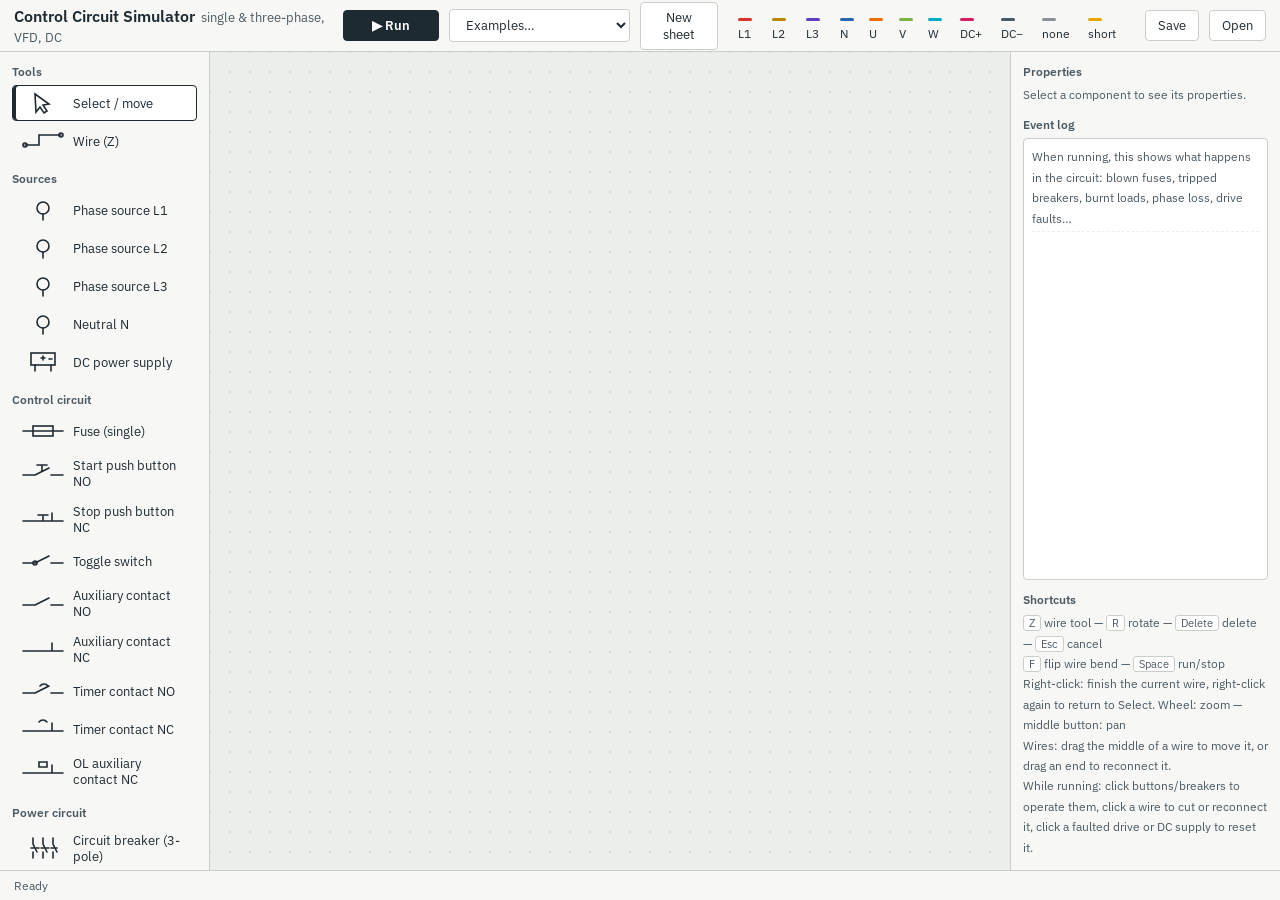
==== index.html @ 42acf662 "Rename circuit-sim.html to index.html" ====
<!DOCTYPE html>
<html lang="en">
<head>
<meta charset="UTF-8">
<meta name="viewport" content="width=device-width, initial-scale=1.0">
<title>Electrical Control Circuit Simulator</title>
<link href="https://fonts.googleapis.com/css2?family=IBM+Plex+Sans:wght@400;500;600&display=swap" rel="stylesheet">
<style>
  :root{--paper:#ECEEEA;--ink:#1E2A32;--ink-soft:#4C5A64;--line:#C9CEC8;--l1:#D8322A;--l2:#B8860B;--l3:#5F3DC4;--neutral:#2A64B0;--dead:#8A9299;--panel:#F7F8F6;--sel:#E9A400;--ok:#2E7D4F}
  *{box-sizing:border-box;margin:0;padding:0}
  html,body{height:100%;font-family:"IBM Plex Sans","Segoe UI",Tahoma,sans-serif;color:var(--ink);background:var(--paper);overflow:hidden}
  #app{display:grid;grid-template-rows:52px 1fr 30px;grid-template-columns:210px 1fr 270px;height:100vh}
  header{grid-column:1/4;display:flex;align-items:center;gap:10px;padding:0 14px;background:var(--panel);border-bottom:1px solid var(--line)}
  header h1{font-size:16px;font-weight:600;margin-right:8px}
  header h1 span{font-weight:400;color:var(--ink-soft);font-size:13px;margin-left:6px}
  button,select.btn{font:inherit;font-size:13px;border:1px solid var(--line);background:#fff;color:var(--ink);padding:6px 12px;border-radius:4px;cursor:pointer}
  button:hover{border-color:var(--ink-soft)}
  button:focus-visible{outline:2px solid var(--sel);outline-offset:1px}
  button.primary{background:var(--ink);color:#fff;border-color:var(--ink);font-weight:600;min-width:96px}
  button.primary.running{background:var(--l1);border-color:var(--l1)}
  button[hidden]{display:none}
  .spacer{flex:1}
  aside{background:var(--panel);overflow-y:auto;padding:12px}
  #palette{border-right:1px solid var(--line)}
  #props{border-left:1px solid var(--line);display:flex;flex-direction:column}
  aside h2{font-size:12px;font-weight:600;color:var(--ink-soft);margin:12px 0 6px}
  aside h2:first-child{margin-top:0}
  .tool{display:flex;align-items:center;gap:8px;width:100%;padding:5px 8px;margin-bottom:2px;background:transparent;border:1px solid transparent;text-align:left;border-radius:4px}
  .tool:hover{background:#fff;border-color:var(--line)}
  .tool.active{background:#fff;border-color:var(--ink);box-shadow:inset 3px 0 0 var(--ink)}
  .tool svg{width:44px;height:24px;flex:none}
  .tool svg *{stroke:var(--ink);fill:none;stroke-width:1.6;stroke-linecap:round}
  .tool span{font-size:12.5px}
  #stage{position:relative;overflow:hidden;background:var(--paper)}
  canvas{display:block;cursor:crosshair}
  canvas.select{cursor:default}
  canvas.run{cursor:default}
  footer{grid-column:1/4;display:flex;align-items:center;gap:16px;padding:0 14px;font-size:12px;color:var(--ink-soft);background:var(--panel);border-top:1px solid var(--line)}
  footer .warn{color:var(--l1);font-weight:600}
  footer .ok{color:var(--ok);font-weight:600}
  .field{margin-bottom:8px}
  .field label{display:block;font-size:12px;color:var(--ink-soft);margin-bottom:2px}
  .field input,.field select{width:100%;font:inherit;font-size:13px;padding:4px 8px;border:1px solid var(--line);border-radius:4px;background:#fff}
  .field input:focus{outline:2px solid var(--sel);border-color:transparent}
  .row{display:grid;grid-template-columns:1fr 1fr;gap:6px}
  .hint{font-size:12px;color:var(--ink-soft);line-height:1.7}
  .hint kbd{font-family:inherit;background:#fff;border:1px solid var(--line);border-radius:3px;padding:0 5px;font-size:11px}
  .danger{color:var(--l1);border-color:#F1C4C0}
  #legend{display:flex;gap:9px;align-items:center;font-size:11.5px}
  #legend i{display:inline-block;width:14px;height:3px;vertical-align:middle;margin-right:3px;border-radius:2px}
  #log{font-size:12px;line-height:1.55;flex:1;min-height:120px;background:#fff;border:1px solid var(--line);border-radius:4px;padding:6px 8px;overflow-y:auto}
  #log div{padding:2px 0;border-bottom:1px dashed #EEE}
  #log .t{color:var(--ink-soft);font-size:11px;margin-right:4px}
  #log .fault{color:var(--l1)} #log .good{color:var(--ok)}
  input[type=file]{display:none}
</style>
</head>
<body>
<div id="app">
  <header>
    <h1>Control Circuit Simulator<span>single &amp; three-phase, VFD, DC</span></h1>
    <button class="primary" id="runBtn">▶ Run</button>
    <button id="resetBtn" hidden>Reset protections</button>
    <select class="btn" id="exampleSel"><option value="">Examples…</option><option value="dol">DOL starter + run timer</option><option value="vfd">VFD forward / reverse</option></select>
    <button id="clearBtn">New sheet</button>
    <div class="spacer"></div>
    <div id="legend"></div>
    <div class="spacer"></div>
    <button id="saveBtn">Save</button><button id="loadBtn">Open</button>
    <input type="file" id="fileIn" accept=".json">
  </header>
  <aside id="palette"></aside>
  <div id="stage"><canvas id="cv"></canvas></div>
  <aside id="props">
    <h2>Properties</h2>
    <div id="propsBody" class="hint">Select a component to see its properties.</div>
    <h2>Event log</h2>
    <div id="log"><div class="hint">When running, this shows what happens in the circuit: blown fuses, tripped breakers, burnt loads, phase loss, drive faults…</div></div>
    <h2>Shortcuts</h2>
    <div class="hint">
      <kbd>Z</kbd> wire tool — <kbd>R</kbd> rotate — <kbd>Delete</kbd> delete — <kbd>Esc</kbd> cancel<br>
      <kbd>F</kbd> flip wire bend — <kbd>Space</kbd> run/stop<br>
      Right-click: finish the current wire, right-click again to return to Select. Wheel: zoom — middle button: pan<br>
      Wires: drag the middle of a wire to move it, or drag an end to reconnect it.<br>
      While running: click buttons/breakers to operate them, click a wire to cut or reconnect it, click a faulted drive or DC supply to reset it.
    </div>
  </aside>
  <footer><span id="status">Ready</span><span id="simMsg"></span><span class="spacer"></span><span id="coords"></span></footer>
</div>

<script>
(() => {
'use strict';
const G=20;
const cv=document.getElementById('cv'), ctx=cv.getContext('2d'), stage=document.getElementById('stage');
const C={paper:'#ECEEEA',ink:'#1E2A32',L1:'#D8322A',L2:'#B8860B',L3:'#5F3DC4',N:'#2A64B0',U:'#EF6C00',V:'#7CB342',W:'#00ACC1','DC+':'#D81B60','DC-':'#455A64',dead:'#8A9299',sel:'#E9A400',grid:'#C5CAC4',white:'#FFFFFF',burnt:'#3A3A3A',short:'#E9A400'};
document.getElementById('legend').innerHTML=[['L1','L1'],['L2','L2'],['L3','L3'],['N','N'],['U','U'],['V','V'],['W','W'],['DC+','DC+'],['DC-','DC−'],['dead','none'],['short','short']].map(([k,n])=>`<span><i style="background:${C[k]}"></i>${n}</span>`).join('');
const NC_TYPES=['pb_nc','k_nc','t_nc','ol'];

// ---------- catalogue ----------
const T2=[[-2,0],[2,0]], T3=[[-2,-2],[0,-2],[2,-2],[-2,2],[0,2],[2,2]], P3=[[0,3],[1,4],[2,5]];
const VFD_T=[[-2,-5],[0,-5],[2,-5],[-2,5],[0,5],[2,5],[-4,-4],[-4,-3],[-4,-2],[-4,-1],[-4,0],[-4,2],[4,-4],[4,-3],[4,-2],[4,0],[4,1],[4,2]];
const VFD_NAMES=['R','S','T','U','V','W','X1','X2','X3','X4','X5','COM','RA','RB','RC','RA','RB','RC'];
const XFN=['NONE','FWD','REV','JOG','MS1','MS2','RESET','EXT_FAULT','COAST'];
const RFN=['NONE','RUN','AT_SPEED','FAULT','READY'];
const src=(n,name)=>({name,kind:'source',src:n,terms:[[0,0]],icon:'<circle cx="22" cy="10" r="6"/><path d="M22 16v6"/>'});
const TYPES={
  L1:src('L1','Phase source L1'),L2:src('L2','Phase source L2'),L3:src('L3','Phase source L3'),N:src('N','Neutral N'),
  dcps:{name:'DC power supply',kind:'source',prefix:'G',terms:[[-1,2],[1,2]],icon:'<rect x="10" y="3" width="24" height="12"/><path d="M14 15v6M30 15v6M20 8h4M22 6v4M28 9h3"/>'},
  fuse:{name:'Fuse (single)',kind:'contact',prefix:'F',terms:T2,pairs:[[0,1]],icon:'<path d="M2 12h40"/><rect x="12" y="7" width="20" height="10"/>'},
  pb_no:{name:'Start push button NO',kind:'contact',prefix:'S',terms:T2,pairs:[[0,1]],icon:'<path d="M2 14h12M30 14h12M14 14l14-7M21 10v-6M16 4h10"/>'},
  pb_nc:{name:'Stop push button NC',kind:'contact',prefix:'S',terms:T2,pairs:[[0,1]],icon:'<path d="M2 14h12M30 14h12M14 14h17M31 14v-8M22 14v-6M17 8h10"/>'},
  sw:{name:'Toggle switch',kind:'contact',prefix:'Q',terms:T2,pairs:[[0,1]],icon:'<path d="M2 14h12M30 14h12M14 14l14-7"/><circle cx="14" cy="14" r="2"/>'},
  k_no:{name:'Auxiliary contact NO',kind:'contact',prefix:'K',terms:T2,pairs:[[0,1]],icon:'<path d="M2 14h12M30 14h12M14 14l14-7"/>'},
  k_nc:{name:'Auxiliary contact NC',kind:'contact',prefix:'K',terms:T2,pairs:[[0,1]],icon:'<path d="M2 14h12M30 14h12M14 14h17M31 14v-8"/>'},
  t_no:{name:'Timer contact NO',kind:'contact',prefix:'T',terms:T2,pairs:[[0,1]],icon:'<path d="M2 14h12M30 14h12M14 14l14-7"/><path d="M19 7a5 5 0 0 1 8 0"/>'},
  t_nc:{name:'Timer contact NC',kind:'contact',prefix:'T',terms:T2,pairs:[[0,1]],icon:'<path d="M2 14h12M30 14h12M14 14h17M31 14v-8"/><path d="M18 5a5 5 0 0 1 8 0"/>'},
  ol:{name:'OL auxiliary contact NC',kind:'contact',prefix:'F',terms:T2,pairs:[[0,1]],icon:'<path d="M2 14h12M30 14h12M14 14h17M31 14v-8M18 8h8v-5h-8z"/>'},
  mcb3:{name:'Circuit breaker (3-pole)',kind:'contact',prefix:'Q',terms:T3,pairs:P3,icon:'<path d="M12 2v6l4 8M12 16v6M22 2v6l4 8M22 16v6M32 2v6l4 8M32 16v6"/><path d="M10 12h26" stroke-dasharray="3 2"/>'},
  k3:{name:'Contactor main contacts (3-pole)',kind:'contact',prefix:'K',terms:T3,pairs:P3,icon:'<path d="M12 2v6l4 8M12 16v6M22 2v6l4 8M22 16v6M32 2v6l4 8M32 16v6"/><path d="M10 12h26" stroke-dasharray="3 2"/>'},
  ol3:{name:'Overload relay OL (3-pole)',kind:'contact',prefix:'F',terms:T3,pairs:P3,icon:'<path d="M12 2v20M22 2v20M32 2v20"/><rect x="9" y="8" width="6" height="8"/><rect x="19" y="8" width="6" height="8"/><rect x="29" y="8" width="6" height="8"/>'},
  vfd:{name:'AC drive (VFD)',kind:'vfd',prefix:'U',terms:VFD_T,pairs:[[12,14],[13,14],[15,17],[16,17]],icon:'<rect x="8" y="3" width="28" height="18"/><path d="M12 8h6M26 8h6M12 14c2-4 4-4 6 0s4 4 6 0"/>'},
  coil:{name:'Contactor coil',kind:'load',prefix:'K',terms:T2,icon:'<path d="M2 11h10M32 11h10"/><rect x="12" y="4" width="20" height="14"/>'},
  timer:{name:'On-delay timer',kind:'load',prefix:'T',terms:T2,icon:'<path d="M2 11h10M32 11h10"/><rect x="12" y="4" width="20" height="14"/><path d="M18 7h8l-8 8h8"/>'},
  lamp:{name:'Indicator lamp',kind:'load',prefix:'H',terms:T2,icon:'<path d="M2 11h13M29 11h13"/><circle cx="22" cy="11" r="7"/><path d="M17 6l10 10M27 6l-10 10"/>'},
  motor1:{name:'Single-phase motor',kind:'load',prefix:'M',terms:T2,icon:'<path d="M2 11h12M32 11h10"/><circle cx="22" cy="11" r="9"/><path d="M18 15v-8l4 5 4-5v8"/>'},
  buzzer:{name:'Buzzer',kind:'load',prefix:'P',terms:T2,icon:'<path d="M2 11h13M29 11h13"/><path d="M15 15a7 7 0 0 1 14 0z"/>'},
  heater:{name:'Heater',kind:'load',prefix:'E',terms:T2,icon:'<path d="M2 11h10M32 11h10"/><rect x="12" y="5" width="20" height="12"/><path d="M14 11l3-4 3 8 3-8 3 8 3-8 3 4"/>'},
  motor3:{name:'3-phase motor',kind:'load3',prefix:'M',terms:[[-2,-2],[0,-2],[2,-2]],icon:'<path d="M12 1v7M22 1v7M32 1v7"/><circle cx="22" cy="15" r="7.5"/><path d="M19 18v-6l3 4 3-4v6"/>'},
};
const PALETTE=[['Sources',['L1','L2','L3','N','dcps']],['Control circuit',['fuse','pb_no','pb_nc','sw','k_no','k_nc','t_no','t_nc','ol']],['Power circuit',['mcb3','k3','ol3','vfd','motor3']],['Single-phase / DC loads',['coil','timer','lamp','motor1','buzzer','heater']]];
const LOAD_W={coil:10,timer:3,lamp:5,motor1:750,buzzer:3,heater:2000};

// ---------- state ----------
let doc={comps:[],wires:[],nextId:1};
let tool='select',rotGhost=0,sel=null,mouse={x:0,y:0,gx:0,gy:0},wireStart=null,wireFlip=false,drag=null;
let view={x:40,y:40,z:1};
let running=false,lastT=0,simTime=0,sim=freshSim(),mains={tripped:false},sparks=[];
function freshSim(){ return {pot:new Map(),shorts:[],unstable:false,loadState:new Map(),r:null}; }
const key=(x,y)=>x+','+y;
function nextLabel(prefix){ const used=new Set(doc.comps.map(c=>c.label)); let n=1; while(used.has(prefix+n)) n++; return prefix+n; }
function defaults(type){
  const t=TYPES[type];
  const d={preset:type==='ol3'?5:3,color:'#FFD23F',power:t.kind==='load3'?2.2:(LOAD_W[type]||10),poles:4,loadPct:100,iset:5,rating:type==='mcb3'?16:2,vrate:230,volts:24,
    pressed:false,on:type==='mcb3',tripped:false,blown:false,burnt:false,elapsed:0,done:false,stress:0,heat:0,current:0};
  if (type==='vfd') Object.assign(d,{power:2.2,volt:400,irated:5.5,fmax:50,setf:50,ms1:10,ms2:25,ms3:40,accel:3,decel:3,xfn:['FWD','REV','MS1','MS2','RESET'],rfn:['RUN','FAULT'],
    freq:0,target:0,running:false,powered:false,fault:null,phlT:0,oplT:0,rel:[false,false],resetPrev:false});
  return d;
}
function addComp(type,x,y,rot,label){
  const t=TYPES[type];
  const c={id:doc.nextId++,type,x,y,rot:rot||0,label:label||(t.src?t.src:nextLabel(t.prefix)),...defaults(type)};
  doc.comps.push(c); return c;
}
function addWire(ax,ay,bx,by){ if(ax===bx&&ay===by) return; doc.wires.push({id:doc.nextId++,ax,ay,bx,by,cut:false}); }
function rotOff(dx,dy,rot){ let r=rot%4; while(r-->0){ const t=dx; dx=-dy; dy=t; } return [dx,dy]; }
function terminals(c){ return TYPES[c.type].terms.map(([dx,dy])=>{ const [x,y]=rotOff(dx,dy,c.rot); return {x:c.x+x,y:c.y+y}; }); }
function rectBox(c,x0,y0,x1,y1){ const pts=[[x0,y0],[x1,y0],[x1,y1],[x0,y1]].map(([dx,dy])=>rotOff(dx,dy,c.rot)); const xs=pts.map(p=>p[0]),ys=pts.map(p=>p[1]); const a=Math.min(...xs),b=Math.min(...ys); return {x:c.x+a,y:c.y+b,w:Math.max(...xs)-a,h:Math.max(...ys)-b}; }
function bbox(c){
  const t=TYPES[c.type];
  if (c.type==='dcps') return rectBox(c,-1.6,-1.2,1.6,2.2);
  if (t.kind==='source') return rectBox(c,-1,-2.2,1,0.2);
  if (t.kind==='vfd') return rectBox(c,-4.2,-5.2,4.2,5.2);
  if (t.kind==='load3'||t.terms.length===6) return rectBox(c,-2.6,-2,2.6,2.3);
  return rectBox(c,-2,-1.6,2,0.8);
}

// ---------- logic ----------
const isMains=s=>s==='L1'||s==='L2'||s==='L3';
const base=n=>n?n.split('@')[0]:n;
const drvId=n=>n&&n.includes('@')?parseInt(n.split('@')[1]):null;
function coilOn(label){ for (const c of doc.comps) if (c.label===label&&(c.type==='coil'||c.type==='timer')&&sim.loadState.get(c.id)==='on') return true; return false; }
function timerDone(label){ for (const c of doc.comps) if (c.label===label&&c.type==='timer'&&c.done) return true; return false; }
function olTripped(label){ const o=doc.comps.filter(c=>c.type==='ol3'&&c.label===label); return o.length?o.some(c=>c.tripped):null; }
function pairClosed(c,i){
  switch(c.type){
    case 'pb_no': return c.pressed; case 'pb_nc': return !c.pressed; case 'sw': return c.on;
    case 'k_no': case 'k3': return coilOn(c.label); case 'k_nc': return !coilOn(c.label);
    case 't_no': return timerDone(c.label); case 't_nc': return !timerDone(c.label);
    case 'ol': { const t=olTripped(c.label); return !(t===null?c.tripped:t); }
    case 'fuse': return !c.blown; case 'mcb3': return c.on&&!c.tripped; case 'ol3': return !c.tripped;
    case 'vfd': { const rel=c.rel[i<2?0:1]; return (i%2===0)?rel:!rel; }
  }
  return false;
}
function sourceNodes(c){ // [{i:termIndex,name}]
  const t=TYPES[c.type];
  if (t.src) return mains.tripped?[]:[{i:0,name:t.src}];
  if (c.type==='dcps') return c.tripped?[]:[{i:0,name:'DC+@'+c.id},{i:1,name:'DC-@'+c.id}];
  if (c.type==='vfd'&&c.running&&!c.fault){ const rev=c.freq<0; return [{i:3,name:'U@'+c.id},{i:4,name:(rev?'W':'V')+'@'+c.id},{i:5,name:(rev?'V':'W')+'@'+c.id}]; }
  return [];
}
function onSegment(p,w){ if (w.ay===w.by) return p.y===w.ay&&p.x>=Math.min(w.ax,w.bx)&&p.x<=Math.max(w.ax,w.bx); if (w.ax===w.bx) return p.x===w.ax&&p.y>=Math.min(w.ay,w.by)&&p.y<=Math.max(w.ay,w.by); return false; }
function nodePoints(){ const pts=new Map(); for (const w of doc.wires){ pts.set(key(w.ax,w.ay),{x:w.ax,y:w.ay}); pts.set(key(w.bx,w.by),{x:w.bx,y:w.by}); } for (const c of doc.comps) for (const t of terminals(c)) pts.set(key(t.x,t.y),t); return [...pts.values()]; }
function solveOnce(forceOpen){
  const parent=new Map();
  const find=k=>{ while(parent.has(k)&&parent.get(k)!==k) k=parent.get(k); return k; };
  const union=(a,b)=>{ const ra=find(a),rb=find(b); if(!parent.has(ra)) parent.set(ra,ra); if(!parent.has(rb)) parent.set(rb,rb); if(ra!==rb) parent.set(ra,rb); };
  const pts=nodePoints();
  for (const w of doc.wires){ if (w.cut) continue; const a=key(w.ax,w.ay); union(a,a); for (const p of pts) if (onSegment(p,w)) union(a,key(p.x,p.y)); }
  const srcPts={};
  for (const c of doc.comps){
    const t=TYPES[c.type], term=terminals(c);
    for (const s of sourceNodes(c)) (srcPts[s.name]=srcPts[s.name]||[]).push(key(term[s.i].x,term[s.i].y));
    if (t.pairs&&!(forceOpen&&forceOpen.has(c.id))) t.pairs.forEach(([a,b],i)=>{ if (pairClosed(c,i)) union(key(term[a].x,term[a].y),key(term[b].x,term[b].y)); });
  }
  const srcOf=new Map();
  for (const name in srcPts){ const ks=srcPts[name]; for (let i=1;i<ks.length;i++) union(ks[0],ks[i]); const r=find(ks[0]); if(!srcOf.has(r)) srcOf.set(r,new Set()); srcOf.get(r).add(name); }
  const shorts=[]; for (const [r,s] of srcOf) if (s.size>=2) shorts.push({root:r,names:[...s]});
  const potOf=k=>{ const s=srcOf.get(find(k)); if(!s) return '0'; if(s.size>=2) return 'short'; return [...s][0]; };
  const pot=new Map(); for (const p of pts) pot.set(key(p.x,p.y),potOf(key(p.x,p.y)));
  return {find,srcOf,shorts,pot,potOf,pts};
}
function voltBetween(a,b){ // returns volts between two source potential names (0 if none)
  if (!a||!b||a==='0'||b==='0'||a===b) return 0;
  const A=base(a),B=base(b);
  if (isMains(A)&&isMains(B)) return 400;
  if ((isMains(A)&&B==='N')||(isMains(B)&&A==='N')) return 230;
  if (A.startsWith('DC')&&B.startsWith('DC')){ if (drvId(a)===drvId(b)){ const ps=doc.comps.find(c=>c.id===drvId(a)); return ps?ps.volts:24; } return 48; }
  if ('UVW'.includes(A)&&'UVW'.includes(B)){ const d=doc.comps.find(c=>c.id===drvId(a)); return d?400*Math.min(1,Math.abs(d.freq)/50):400; }
  return 400; // mixed systems: treat as dangerous
}
function evaluateLoads(r){
  const st=new Map();
  const loads2=doc.comps.filter(c=>TYPES[c.type].kind==='load'&&!c.burnt);
  const adj=new Map();
  for (const c of loads2){ const t=terminals(c),a=r.find(key(t[0].x,t[0].y)),b=r.find(key(t[1].x,t[1].y)); (adj.get(a)||adj.set(a,[]).get(a)).push({c,o:b}); (adj.get(b)||adj.set(b,[]).get(b)).push({c,o:a}); }
  const reach=(start,excl,notSrc)=>{ const seen=new Set([start]),q=[start]; while(q.length){ const n=q.shift(); const s=r.srcOf.get(n); if (s&&s.size===1&&[...s][0]!==notSrc) return [...s][0]; for (const e of (adj.get(n)||[])) if (e.c!==excl&&!seen.has(e.o)){ seen.add(e.o); q.push(e.o); } } return null; };
  const mixCache=new Map();
  const mixOf=root=>{ if (mixCache.has(root)) return mixCache.get(root); const seen=new Set([root]),q=[root],names=new Set(); while(q.length){ const n=q.shift(); const s=r.srcOf.get(n); if (s) for (const nm of s) names.add(nm); for (const e of (adj.get(n)||[])) if (!seen.has(e.o)){ seen.add(e.o); q.push(e.o); } } const v=[...names].sort().join('+'); mixCache.set(root,v); return v; };
  for (const p of r.pts){ const k=key(p.x,p.y); if (r.pot.get(k)==='0'){ const m=mixOf(r.find(k)); if (m) r.pot.set(k,m); } }
  for (const c of doc.comps){
    const t=TYPES[c.type];
    if (t.kind==='load'){
      if (c.burnt){ st.set(c.id,'burnt'); continue; }
      const term=terminals(c),ka=key(term[0].x,term[0].y),kb=key(term[1].x,term[1].y),a=r.potOf(ka),b=r.potOf(kb);
      let s='off', v=0;
      if (a==='short'||b==='short') s='off';
      else if (a!=='0'&&b!=='0'){ v=voltBetween(a,b); }
      else if (a!=='0'&&b==='0'){ const o=reach(r.find(kb),c,a); if (o){ v=voltBetween(a,o); s=v>c.vrate*1.25?'back':'weak'; } }
      else if (b!=='0'&&a==='0'){ const o=reach(r.find(ka),c,b); if (o){ v=voltBetween(b,o); s=v>c.vrate*1.25?'back':'weak'; } }
      if (s==='off'&&v>0){ const ratio=v/c.vrate; s=ratio>1.25?'over':ratio<0.7?'weak':'on'; }
      c.volts=v; st.set(c.id,s);
    } else if (t.kind==='load3'){
      if (c.burnt){ st.set(c.id,'burnt'); continue; }
      const ps=terminals(c).map(p=>r.potOf(key(p.x,p.y)));
      if (ps.includes('short')){ st.set(c.id,'off'); continue; }
      const mp=new Set(ps.filter(isMains)); const drv=new Set(ps.filter(p=>'UVW'.includes(base(p))));
      const dids=new Set([...drv].map(drvId));
      if (mp.size===3){ c.freq=50; c.drive=null; st.set(c.id,'on'); }
      else if (drv.size===3&&dids.size===1){ const d=doc.comps.find(x=>x.id===[...dids][0]); c.freq=Math.abs(d.freq); c.drive=d.id; c.rev=d.freq<0; st.set(c.id,'on'); }
      else if (mp.size+drv.size===2) st.set(c.id,'loss');
      else st.set(c.id,'off');
    }
  }
  return st;
}
function motorIn(c){ return c.power*2.1; }
function motorCurrent(c){ const s=sim.loadState.get(c.id); if (c.type==='motor3'){ if (s==='on') return motorIn(c)*c.loadPct/100; if (s==='loss') return motorIn(c)*c.loadPct/100*1.73; return 0; } if (TYPES[c.type].kind==='load'){ if (s==='on'||s==='over'||s==='back') return c.power/Math.max(1,c.volts||c.vrate); } return 0; }
function simulate(dt){
  simTime+=dt;
  for (const c of doc.comps) if (c.type==='timer'){ if (sim.loadState.get(c.id)==='on'){ c.elapsed=Math.min(c.elapsed+dt,c.preset); if(!c.done&&c.elapsed>=c.preset){ c.done=true; log(`${c.label}: delay elapsed (${c.preset}s) — timer contacts changed over`,'good'); } } else { c.elapsed=0; c.done=false; } }
  let r,stable=false;
  for (let i=0;i<40;i++){
    r=solveOnce(); const st=evaluateLoads(r);
    let same=true; for (const [id,v] of st) if ((sim.loadState.get(id)||'off')!==v){ same=false; break; }
    if (i===0) for (const [id,v] of st){ const c=doc.comps.find(x=>x.id===id); const prev=sim.loadState.get(id)||'off'; if (prev!==v) noteTransition(c,prev,v); }
    sim.loadState=st; if (same){ stable=true; break; }
  }
  sim.pot=r.pot; sim.shorts=r.shorts; sim.unstable=!stable; sim.r=r;
  if (r.shorts.length) handleShort(r);
  for (const v of doc.comps) if (v.type==='vfd') vfdUpdate(v,r,dt);
  // thermal / damage
  for (const c of doc.comps){
    const s=sim.loadState.get(c.id);
    if (s==='over'){ c.stress+=dt; if (c.stress>1.5){ c.burnt=true; log(`${c.label}: burnt out! ${Math.round(c.volts)}V applied to a ${c.vrate}V load`,'fault'); } }
    else if (s==='back'){ c.stress+=dt; if (c.stress>3){ c.burnt=true; log(`${c.label}: burnt out by back-feed — neutral lost, current flows phase-to-phase through the loads`,'fault'); } }
    else if (s==='loss'){ c.stress+=dt; if (c.stress>15){ c.burnt=true; log(`${c.label}: motor burnt out after running on two phases with no overload protection`,'fault'); } }
    else if (!c.burnt) c.stress=Math.max(0,c.stress-dt*0.5);
  }
  for (const m of doc.comps) if (m.type==='motor3'&&!m.burnt&&sim.loadState.get(m.id)==='on'){ const ratio=motorCurrent(m)/motorIn(m); if (ratio>1.15){ m.stress+=dt*(ratio*ratio-1); if (m.stress>40){ m.burnt=true; log(`${m.label}: motor burnt out — current stayed at ${motorCurrent(m).toFixed(1)} A (${Math.round(ratio*100)}% of rated) with no protection tripping`,'fault'); } } else m.stress=Math.max(0,m.stress-dt); }
  // OL relays
  for (const ol of doc.comps.filter(c=>c.type==='ol3'&&!c.tripped)){
    const I=currentThrough(ol,r); ol.current=I; const ratio=I/ol.iset;
    if (ratio>1.05){ ol.heat+=dt*(ratio*ratio-1)/3; if (ol.heat>=ol.preset){ ol.tripped=true; ol.heat=0; log(`${ol.label}: overload relay tripped — current ${I.toFixed(1)} A exceeds setting ${ol.iset} A (${Math.round(ratio*100)}%)`,'fault'); } }
    else ol.heat=Math.max(0,ol.heat-dt*0.5);
  }
  // fuses and breakers (thermal)
  for (const f of doc.comps.filter(c=>(c.type==='fuse'&&!c.blown)||(c.type==='mcb3'&&c.on&&!c.tripped))){
    const I=currentThrough(f,r); f.current=I; const ratio=I/f.rating;
    if (ratio>1.1){ f.heat+=dt*(ratio*ratio-1); if (f.heat>3){ if (f.type==='fuse'){ f.blown=true; log(`${f.label}: fuse blown — ${I.toFixed(1)} A through a ${f.rating} A fuse`,'fault'); } else { f.tripped=true; log(`${f.label}: breaker tripped on overload — ${I.toFixed(1)} A through a ${f.rating} A breaker`,'fault'); } f.heat=0; } }
    else f.heat=Math.max(0,f.heat-dt);
  }
  updateRunPanel();
}
function currentThrough(dev,r){ // loads that lose supply when dev is opened are fed through it
  const before=sim.loadState; const r2=solveOnce(new Set([dev.id])); const after=evaluateLoads(r2);
  let I=0; for (const c of doc.comps){ const b=before.get(c.id),a=after.get(c.id); if ((b==='on'||b==='loss'||b==='over'||b==='back')&&a!==b) I+=motorCurrent(c); }
  return I;
}
function noteTransition(c,prev,v){
  if (v==='on'&&c.type==='coil') log(`${c.label}: contactor pulled in — its contacts closed`,'good');
  else if (prev==='on'&&v!=='on'&&c.type==='coil') log(`${c.label}: contactor dropped out`);
  else if (v==='on'&&c.type==='motor3') log(`${c.label}: motor running${c.drive?` from drive (${c.rev?'reverse':'forward'})`:' on 3 mains phases'}`,'good');
  else if (v==='loss'&&c.type==='motor3') log(`${c.label}: phase loss! Motor hums and draws excess current`,'fault');
  else if (v==='weak') log(`${c.label}: undervoltage (${Math.round(c.volts)}V on a ${c.vrate}V load) — does not operate properly`,'fault');
  else if (v==='back') log(`${c.label}: back-feed! Neutral is lost and this load is in series with a load fed from another phase — ${Math.round(c.volts)}V across the chain`,'fault');
  else if (v==='over') log(`${c.label}: overvoltage — ${Math.round(c.volts)}V on a ${c.vrate}V load`,'fault');
  else if (v==='on'&&c.type==='timer') log(`${c.label}: timer started counting`);
}
function handleShort(r){
  for (const w of doc.wires) if (!w.cut&&r.pot.get(key(w.ax,w.ay))==='short') sparks.push({x:(w.ax+w.bx)/2*G,y:(w.ay+w.by)/2*G,until:simTime+1.5});
  let mainsShort=false, names=[];
  for (const sh of r.shorts){
    names.push(sh.names.map(base).join(' and '));
    for (const n of sh.names){ const id=drvId(n); if (id!==null){ const d=doc.comps.find(c=>c.id===id); if (d&&d.type==='vfd'&&!d.fault) vfdFault(d,'OC','output short circuit'); if (d&&d.type==='dcps'&&!d.tripped){ d.tripped=true; log(`${d.label}: DC supply output shorted — electronic protection shut the output down (click it to reset)`,'fault'); } } }
    if (sh.names.filter(n=>isMains(n)||n==='N').length>=2) mainsShort=true;
  }
  if (!mainsShort) return;
  const txt=names.join(', ');
  const cands=doc.comps.filter(c=>(c.type==='fuse'||c.type==='mcb3')&&pairClosed(c,0));
  const inPath=cands.filter(c=>solveOnce(new Set([c.id])).shorts.length<r.shorts.length);
  if (inPath.length){ const minR=Math.min(...inPath.map(c=>c.rating)); const first=inPath.filter(c=>c.rating===minR); for (const c of first){ if (c.type==='fuse'){ c.blown=true; log(`${c.label}: fuse blown — short circuit between ${txt}`,'fault'); } else { c.tripped=true; log(`${c.label}: breaker tripped — short circuit between ${txt}`,'fault'); } } }
  else if (!mains.tripped){ mains.tripped=true; log(`Short circuit between ${txt} with no fuse or breaker in the path — the panel main breaker tripped and the whole supply is lost`,'fault'); }
}
// ---------- VFD ----------
function vfdFault(v,code,why){ v.fault=code; v.freq=0; v.target=0; v.running=false; log(`${v.label}: drive fault ${code} — ${why} (motor coasts to stop, fault relay active)`,'fault'); }
function vfdUpdate(v,r,dt){
  const t=terminals(v); const P=i=>r.potOf(key(t[i].x,t[i].y)); const F=i=>r.find(key(t[i].x,t[i].y));
  const inP=[P(0),P(1),P(2)]; let powered=false,phl=false;
  if (inP.some(p=>p==='short')) powered=false;
  else if (v.volt===400){ const ph=new Set(inP.filter(isMains)); powered=ph.size>=2; phl=ph.size===2; }
  else powered=(isMains(inP[0])&&inP[1]==='N')||(isMains(inP[1])&&inP[0]==='N');
  if (!powered){ if (v.powered){ log(`${v.label}: drive lost its supply — display off`); } v.powered=false; v.freq=0; v.target=0; v.running=false; v.fault=null; v.rel=[false,false]; v.heat=0; return; }
  if (!v.powered){ v.powered=true; log(`${v.label}: drive powered up — READY`,'good'); }
  const com=F(11); const x=i=>F(6+i)===com;
  const fn={}; v.xfn.forEach((f,i)=>{ if (x(i)) fn[f]=true; });
  if (phl){ v.phlT+=dt; if (v.phlT>1&&!v.fault) vfdFault(v,'PHL','input phase loss on R/S/T'); } else v.phlT=0;
  if (fn.EXT_FAULT&&!v.fault) vfdFault(v,'EF','external fault input active');
  if (fn.RESET&&!v.resetPrev&&v.fault){ v.fault=null; log(`${v.label}: fault reset via ${v.xfn.indexOf('RESET')>=0?'X'+(v.xfn.indexOf('RESET')+1):'input'}`,'good'); }
  v.resetPrev=!!fn.RESET;
  let target=0;
  if (!v.fault&&!fn.COAST){
    let f=v.setf; if (fn.MS1&&fn.MS2) f=v.ms3; else if (fn.MS1) f=v.ms1; else if (fn.MS2) f=v.ms2;
    if (fn.JOG) f=5;
    const dir=(fn.FWD&&!fn.REV)?1:(fn.REV&&!fn.FWD)?-1:(fn.JOG?1:0);
    target=Math.min(f,v.fmax)*dir;
  }
  if (fn.COAST||v.fault) v.freq=0;
  const wasRun=v.running;
  if (v.target!==target){ if (target!==0) log(`${v.label}: run command ${target>0?'FORWARD':'REVERSE'} → ${Math.abs(target)} Hz`); else if (wasRun) log(`${v.label}: stop command — decelerating (${v.decel}s)`); v.target=target; }
  const rate=v.fmax/(Math.abs(target)>Math.abs(v.freq)?Math.max(0.1,v.accel):Math.max(0.1,v.decel));
  if (v.freq<target) v.freq=Math.min(target,v.freq+rate*dt); else if (v.freq>target) v.freq=Math.max(target,v.freq-rate*dt);
  v.running=Math.abs(v.freq)>0.05;
  // output monitoring
  const outSets=new Set([F(3),F(4),F(5)]); let I=0,loss=false;
  for (const m of doc.comps) if (m.type==='motor3'&&terminals(m).some(p=>outSets.has(r.find(key(p.x,p.y))))){ I+=motorCurrent(m); if (sim.loadState.get(m.id)==='loss') loss=true; }
  v.current=v.running?I:0;
  if (v.running&&loss){ v.oplT+=dt; if (v.oplT>0.5&&!v.fault) vfdFault(v,'OPL','output phase loss — a motor lead is open'); } else v.oplT=0;
  if (v.running){ const ratio=I/v.irated; if (ratio>2.5&&!v.fault) vfdFault(v,'OC',`overcurrent — ${I.toFixed(1)} A vs rated ${v.irated} A`); else if (ratio>1.05){ v.heat+=dt*(ratio*ratio-1)/3; if (v.heat>10&&!v.fault){ v.heat=0; vfdFault(v,'oL',`drive overload — ${I.toFixed(1)} A exceeds rated ${v.irated} A for too long`); } } else v.heat=Math.max(0,v.heat-dt); }
  v.rel=v.rfn.map(f=>f==='RUN'?v.running:f==='AT_SPEED'?(v.running&&Math.abs(Math.abs(v.freq)-Math.abs(v.target))<0.3):f==='FAULT'?!!v.fault:f==='READY'?!v.fault:false);
}
function resetProtection(){ mains.tripped=false; for (const c of doc.comps){ c.blown=false; c.tripped=false; c.burnt=false; c.stress=0; c.heat=0; if(c.type==='mcb3') c.on=true; if(c.type==='vfd') c.fault=null; } log('Protections reset, burnt components replaced','good'); }
function log(msg,cls){ const el=document.getElementById('log'); if (el.querySelector('.hint')) el.innerHTML=''; const d=document.createElement('div'); d.className=cls||''; d.innerHTML=`<span class="t">${simTime.toFixed(1)}s</span>${msg}`; el.appendChild(d); el.scrollTop=el.scrollHeight; }

// ---------- rendering ----------
function resize(){ cv.width=stage.clientWidth*devicePixelRatio; cv.height=stage.clientHeight*devicePixelRatio; cv.style.width=stage.clientWidth+'px'; cv.style.height=stage.clientHeight+'px'; draw(); }
window.addEventListener('resize',resize);
function potColors(x,y){ if(!running) return [C.ink]; const p=sim.pot.get(key(x,y)); if(p==='short') return [C.short]; if(!p||p==='0') return [C.dead]; return p.split('+').map(n=>C[base(n)]||C.dead); }
function strokeMulti(x1,y1,x2,y2,cols,width){ ctx.lineWidth=width||2; if (cols.length<=1){ ctx.strokeStyle=cols[0]; ctx.beginPath(); ctx.moveTo(x1,y1); ctx.lineTo(x2,y2); ctx.stroke(); return; } const seg=10; cols.forEach((col,i)=>{ ctx.strokeStyle=col; ctx.setLineDash([seg,seg*(cols.length-1)]); ctx.lineDashOffset=-seg*i; ctx.beginPath(); ctx.moveTo(x1,y1); ctx.lineTo(x2,y2); ctx.stroke(); }); ctx.setLineDash([]); ctx.lineDashOffset=0; }
function draw(){
  ctx.setTransform(devicePixelRatio,0,0,devicePixelRatio,0,0); ctx.fillStyle=C.paper; ctx.fillRect(0,0,cv.width,cv.height);
  ctx.translate(view.x,view.y); ctx.scale(view.z,view.z);
  const W=stage.clientWidth/view.z,H=stage.clientHeight/view.z,ox=-view.x/view.z,oy=-view.y/view.z;
  ctx.fillStyle=C.grid; const gx0=Math.floor(ox/G)*G,gy0=Math.floor(oy/G)*G;
  for (let x=gx0;x<ox+W;x+=G) for (let y=gy0;y<oy+H;y+=G) ctx.fillRect(x-0.75,y-0.75,1.5,1.5);
  ctx.lineCap='round'; ctx.lineJoin='round';
  for (const w of doc.wires){
    const isSel=sel&&sel.kind==='wire'&&sel.id===w.id; const wcols=isSel?[C.sel]:potColors(w.ax,w.ay);
    const ax=w.ax*G,ay=w.ay*G,bx=w.bx*G,by=w.by*G;
    if (w.cut){ const mx=(ax+bx)/2,my=(ay+by)/2,dx=bx-ax,dy=by-ay,L=Math.hypot(dx,dy)||1,ux=dx/L*7,uy=dy/L*7; ctx.strokeStyle=C.dead; ctx.lineWidth=2; ctx.beginPath(); ctx.moveTo(ax,ay); ctx.lineTo(mx-ux,my-uy); ctx.moveTo(mx+ux,my+uy); ctx.lineTo(bx,by); ctx.stroke(); ctx.strokeStyle=C.L1; ctx.lineWidth=1.5; ctx.beginPath(); ctx.moveTo(mx-5,my-5); ctx.lineTo(mx+5,my+5); ctx.moveTo(mx+5,my-5); ctx.lineTo(mx-5,my+5); ctx.stroke(); }
    else strokeMulti(ax,ay,bx,by,wcols,isSel?4:2);
    if (isSel&&!running){ ctx.fillStyle=C.white; ctx.strokeStyle=C.sel; ctx.lineWidth=1.5; for (const [x,y] of [[ax,ay],[bx,by]]){ ctx.beginPath(); ctx.rect(x-4,y-4,8,8); ctx.fill(); ctx.stroke(); } }
  }
  const deg=new Map(),pts=nodePoints();
  for (const w of doc.wires) for (const p of pts) if (onSegment(p,w)){ const k=key(p.x,p.y); const interior=!((p.x===w.ax&&p.y===w.ay)||(p.x===w.bx&&p.y===w.by)); deg.set(k,(deg.get(k)||0)+(interior?2:1)); }
  for (const c of doc.comps) for (const t of terminals(c)){ const k=key(t.x,t.y); deg.set(k,(deg.get(k)||0)+1); }
  for (const p of pts) if ((deg.get(key(p.x,p.y))||0)>=3){ ctx.fillStyle=potColors(p.x,p.y)[0]; ctx.beginPath(); ctx.arc(p.x*G,p.y*G,3.5,0,Math.PI*2); ctx.fill(); }
  if (tool==='wire'&&wireStart){ const segs=elbow(wireStart,{x:mouse.gx,y:mouse.gy}); ctx.strokeStyle=C.sel; ctx.lineWidth=2; ctx.setLineDash([6,4]); ctx.beginPath(); ctx.moveTo(wireStart.x*G,wireStart.y*G); for (const s of segs) ctx.lineTo(s.bx*G,s.by*G); ctx.stroke(); ctx.setLineDash([]); }
  for (const c of doc.comps) drawComp(c,sel&&sel.kind==='comp'&&sel.id===c.id);
  if (TYPES[tool]&&!drag){ ctx.globalAlpha=0.45; drawComp({id:-1,type:tool,label:TYPES[tool].prefix||TYPES[tool].src,x:mouse.gx,y:mouse.gy,rot:rotGhost,...defaults(tool)},false,true); ctx.globalAlpha=1; }
  sparks=sparks.filter(s=>s.until>simTime);
  for (const s of sparks){ ctx.strokeStyle=C.sel; ctx.lineWidth=2; for (let i=0;i<6;i++){ const a=i*1.05+simTime*9,r1=4+Math.random()*4,r2=10+Math.random()*6; ctx.beginPath(); ctx.moveTo(s.x+Math.cos(a)*r1,s.y+Math.sin(a)*r1); ctx.lineTo(s.x+Math.cos(a)*r2,s.y+Math.sin(a)*r2); ctx.stroke(); } }
}
function upright(c,x,y,fn){ ctx.save(); ctx.translate(x,y); ctx.rotate(-c.rot*Math.PI/2); fn(); ctx.restore(); }
function text(s,x,y,size,col,weight,align){ ctx.fillStyle=col||C.ink; ctx.font=`${weight||500} ${size||10}px IBM Plex Sans, sans-serif`; ctx.textAlign=align||'center'; ctx.textBaseline='middle'; ctx.fillText(s,x,y); }
function drawComp(c,selected,ghost){
  const t=TYPES[c.type],px=c.x*G,py=c.y*G,term=terminals(c);
  const cols=term.map(p=>ghost?[C.ink]:potColors(p.x,p.y));
  const st=running?sim.loadState.get(c.id):'off';
  ctx.save(); ctx.translate(px,py); ctx.rotate(c.rot*Math.PI/2); ctx.lineWidth=2; ctx.lineCap='round';
  const line=(x1,y1,x2,y2,col)=>{ if (Array.isArray(col)) strokeMulti(x1,y1,x2,y2,col,2); else { ctx.strokeStyle=col; ctx.lineWidth=2; ctx.beginPath(); ctx.moveTo(x1,y1); ctx.lineTo(x2,y2); ctx.stroke(); } };
  if (c.type==='dcps'){
    line(-20,40,-20,20,cols[0]); line(20,40,20,20,cols[1]);
    ctx.strokeStyle=C.ink; ctx.fillStyle=c.tripped?'#FADBD8':C.white; ctx.beginPath(); ctx.rect(-30,-20,60,40); ctx.fill(); ctx.stroke();
    upright(c,0,-5,()=>text(`${c.volts}V DC`,0,0,10,C.ink,600)); upright(c,0,9,()=>text(c.tripped?'FAULT':'+          −',0,0,9,c.tripped?C.L1:C.ink,600));
    if (running&&!c.tripped){ ctx.fillStyle=C.ok||'#2E7D4F'; ctx.beginPath(); ctx.arc(22,-12,3,0,Math.PI*2); ctx.fill(); }
  } else if (t.kind==='source'){
    line(0,0,0,-16,cols[0]); ctx.strokeStyle=C.ink; ctx.fillStyle=C.white; ctx.beginPath(); ctx.arc(0,-26,10,0,Math.PI*2); ctx.fill(); ctx.stroke();
    upright(c,0,-26,()=>text(t.src,0,0,9,cols[0][0],600));
  } else if (t.kind==='vfd'){
    ctx.strokeStyle=C.ink; ctx.fillStyle=C.white; ctx.beginPath(); ctx.rect(-80,-100,160,200); ctx.fill(); ctx.stroke();
    // terminal stubs and labels
    VFD_T.forEach(([dx,dy],i)=>{ const x=dx*G,y=dy*G; let ex=x,ey=y; if (dy===-5) ey=y+10; else if (dy===5) ey=y-10; else if (dx===-4) ex=x+10; else ex=x-10; line(x,y,ex,ey,cols[i]);
      let lx=ex,ly=ey; if (dy===-5) ly+=8; else if (dy===5) ly-=8; else if (dx===-4) lx+=14; else lx-=14;
      upright(c,lx,ly,()=>text(VFD_NAMES[i],0,0,7.5,C.ink,500)); });
    // relay tags & X functions
    upright(c,50,-70,()=>text('R1',0,0,8,C.ink,600)); upright(c,50,10,()=>text('R2',0,0,8,C.ink,600));
    c.xfn.forEach((f,i)=>{ if (f!=='NONE') upright(c,-42,(-4+i)*G,()=>text(f.replace('_',' '),0,0,6.5,C.dead,500,'left')); });
    c.rfn.forEach((f,i)=>upright(c,42,i===0?-50:30,()=>text(f.replace('_',' '),0,0,6.5,C.dead,500,'right')));
    // display
    ctx.fillStyle='#1B2A32'; ctx.beginPath(); ctx.rect(-32,-38,64,34); ctx.fill();
    let disp='OFF', dc='#546E7A';
    if (running){ if (!c.powered){ disp='OFF'; } else if (c.fault){ disp='Err '+c.fault; dc='#FF5252'; } else if (c.running){ disp=`${Math.abs(c.freq).toFixed(1)} Hz`; dc='#69F0AE'; } else { disp='STOP'; dc='#FFD740'; } }
    upright(c,0,-27,()=>text(disp,0,0,11,dc,600));
    upright(c,0,-12,()=>text(running&&c.powered&&!c.fault?(c.freq>0?'▶ FWD':c.freq<0?'◀ REV':'READY')+(c.running?`  ${c.current.toFixed(1)}A`:''):'',0,0,8,'#B0BEC5',500));
    upright(c,0,10,()=>text(`${c.power}kW ${c.volt}V ${c.irated}A`,0,0,8,C.dead,500));
    if (running&&c.powered){ for (let i=0;i<2;i++){ ctx.fillStyle=c.rel[i]?C.ok||'#2E7D4F':'#DDD'; ctx.beginPath(); ctx.arc(62,i?12:-68,3,0,Math.PI*2); ctx.fill(); } }
    if (running&&c.fault) smoke(0,-100);
  } else if (t.terms.length===6){
    const closed=running?pairClosed(c,0):(c.type==='ol3'||c.type==='mcb3');
    for (let i=0;i<3;i++){ const x=(i-1)*2*G; line(x,-40,x,-14,cols[i]); line(x,14,x,40,cols[i+3]);
      ctx.strokeStyle=closed?cols[i][0]:C.ink; ctx.beginPath(); ctx.moveTo(x,-14); if (closed) ctx.lineTo(x,16); else ctx.lineTo(x+12,12); ctx.stroke(); ctx.strokeStyle=C.ink;
      if (c.type==='ol3'){ ctx.fillStyle=C.white; ctx.beginPath(); ctx.rect(x-5,-8,10,14); ctx.fill(); ctx.stroke(); }
      if (c.type==='mcb3'){ ctx.beginPath(); ctx.moveTo(x-4,-10); ctx.lineTo(x+4,-2); ctx.moveTo(x+4,-10); ctx.lineTo(x-4,-2); ctx.stroke(); } }
    ctx.strokeStyle=C.ink; ctx.setLineDash([4,3]); ctx.beginPath(); ctx.moveTo(-46,closed?2:0); ctx.lineTo(46,closed?2:0); ctx.stroke(); ctx.setLineDash([]);
    if (running&&(c.type==='mcb3'||c.type==='ol3')){ ctx.fillStyle=c.tripped?C.L1:C.white; ctx.beginPath(); ctx.arc(52,-30,6,0,Math.PI*2); ctx.fill(); ctx.stroke(); }
    if (running&&c.heat>0){ ctx.fillStyle=C.L1; ctx.fillRect(-40,24,80*Math.min(1,c.heat/(c.type==='ol3'?c.preset:3)),3); }
  } else if (t.kind==='contact'){
    const closed=running?pairClosed(c,0):NC_TYPES.includes(c.type)||c.type==='fuse';
    line(-40,0,-14,0,cols[0]); line(14,0,40,0,cols[1]);
    if (c.type==='fuse'){ ctx.fillStyle=c.blown?C.burnt:C.white; ctx.strokeStyle=C.ink; ctx.beginPath(); ctx.rect(-14,-6,28,12); ctx.fill(); ctx.stroke(); if(!c.blown) line(-14,0,14,0,cols[0]); else { ctx.strokeStyle=C.sel; ctx.beginPath(); ctx.moveTo(-6,-4); ctx.lineTo(0,2); ctx.lineTo(-2,-1); ctx.lineTo(6,4); ctx.stroke(); } if (running&&c.heat>0){ ctx.fillStyle=C.L1; ctx.fillRect(-14,9,28*Math.min(1,c.heat/3),3); } }
    else {
      ctx.strokeStyle=closed?cols[0][0]:C.ink; ctx.beginPath(); ctx.moveTo(-14,0); if (closed) ctx.lineTo(16,0); else ctx.lineTo(14,-12); ctx.stroke(); ctx.strokeStyle=C.ink;
      if (NC_TYPES.includes(c.type)){ ctx.beginPath(); ctx.moveTo(15,0); ctx.lineTo(15,-14); ctx.stroke(); }
      if (c.type==='pb_no'||c.type==='pb_nc'){ ctx.beginPath(); ctx.moveTo(0,-4); ctx.lineTo(0,-20); ctx.moveTo(-7,-20); ctx.lineTo(7,-20); ctx.stroke(); if(running){ ctx.fillStyle=c.pressed?C.sel:C.white; ctx.beginPath(); ctx.arc(0,-28,6,0,Math.PI*2); ctx.fill(); ctx.stroke(); } }
      if (c.type==='sw'){ ctx.fillStyle=C.white; ctx.beginPath(); ctx.arc(-14,0,2.5,0,Math.PI*2); ctx.fill(); ctx.stroke(); }
      if (c.type==='t_no'||c.type==='t_nc'){ ctx.beginPath(); ctx.arc(0,-16,7,Math.PI,0); ctx.stroke(); }
      if (c.type==='ol'){ ctx.beginPath(); ctx.rect(-5,-24,10,7); ctx.moveTo(0,-17); ctx.lineTo(0,-8); ctx.stroke(); }
    }
  } else if (t.kind==='load'){
    line(-40,0,-14,0,cols[0]); line(14,0,40,0,cols[1]); ctx.strokeStyle=C.ink; const on=st==='on';
    ctx.fillStyle=c.burnt?C.burnt:(st==='over'||st==='back')?'#FF8A65':on?(c.type==='lamp'?c.color:c.type==='heater'?'#FF7043':'#FADBD8'):st==='weak'?(c.type==='lamp'?'#FFF0B8':'#FDEDEC'):C.white;
    if (c.type==='coil'||c.type==='timer'){ ctx.beginPath(); ctx.rect(-14,-10,28,20); ctx.fill(); ctx.stroke(); if (c.type==='timer'){ ctx.beginPath(); ctx.moveTo(-5,-6); ctx.lineTo(5,-6); ctx.lineTo(-5,6); ctx.lineTo(5,6); ctx.stroke(); } }
    else if (c.type==='lamp'){ ctx.beginPath(); ctx.arc(0,0,12,0,Math.PI*2); ctx.fill(); ctx.stroke(); ctx.beginPath(); ctx.moveTo(-8.5,-8.5); ctx.lineTo(8.5,8.5); ctx.moveTo(8.5,-8.5); ctx.lineTo(-8.5,8.5); ctx.stroke(); }
    else if (c.type==='motor1'){ ctx.beginPath(); ctx.arc(0,0,14,0,Math.PI*2); ctx.fill(); ctx.stroke(); upright(c,0,0,()=>text('M',0,0,11,C.ink,600)); if(on) spin(0,0,18); }
    else if (c.type==='buzzer'){ ctx.beginPath(); ctx.arc(0,4,13,Math.PI,0); ctx.closePath(); ctx.fill(); ctx.stroke(); if(on){ ctx.strokeStyle=C.L1; ctx.beginPath(); ctx.arc(0,4,18,Math.PI*1.2,Math.PI*1.8); ctx.stroke(); } }
    else if (c.type==='heater'){ ctx.beginPath(); ctx.rect(-14,-8,28,16); ctx.fill(); ctx.stroke(); ctx.strokeStyle=on?C.L1:C.ink; ctx.lineWidth=1.5; ctx.beginPath(); ctx.moveTo(-11,0); for (let i=0;i<5;i++) ctx.lineTo(-9+i*4.5,i%2?4:-4); ctx.lineTo(11,0); ctx.stroke(); ctx.lineWidth=2; if(on){ ctx.strokeStyle='rgba(255,112,67,0.6)'; ctx.beginPath(); ctx.arc(0,0,20,Math.PI*1.15,Math.PI*1.85); ctx.stroke(); } }
    if (st==='back'){ ctx.strokeStyle=C.L1; ctx.setLineDash([3,3]); ctx.beginPath(); ctx.arc(0,0,20,0,Math.PI*2); ctx.stroke(); ctx.setLineDash([]); }
    if (st==='weak'){ ctx.strokeStyle=C.ink; ctx.setLineDash([2,3]); ctx.beginPath(); ctx.arc(0,0,20,0,Math.PI*2); ctx.stroke(); ctx.setLineDash([]); }
    if (c.burnt||st==='over'||st==='back') smoke(0,-14);
  } else if (t.kind==='load3'){
    for (let i=0;i<3;i++){ const x=(i-1)*2*G; line(x,-40,x,-24,cols[i]); line(x,-24,x*0.3,-6,cols[i]); }
    ctx.strokeStyle=C.ink; ctx.fillStyle=c.burnt?C.burnt:st==='on'?'#FADBD8':st==='loss'?'#FF8A65':C.white; ctx.beginPath(); ctx.arc(0,12,18,0,Math.PI*2); ctx.fill(); ctx.stroke();
    upright(c,0,12,()=>{ text('M',0,-4,11,c.burnt?C.white:C.ink,600); text('3~',0,7,9,c.burnt?C.white:C.ink,500); });
    if (st==='on') spin(0,12,23,(c.freq||50)/50*(c.rev?-1:1));
    if (st==='loss'){ const j=Math.sin(simTime*40)*2; ctx.strokeStyle=C.L1; ctx.beginPath(); ctx.arc(j,12,23,0.3,1.0); ctx.moveTo(0,0); ctx.arc(j,12,23,3.4,4.1); ctx.stroke(); }
    if (c.burnt||(st==='loss'&&c.stress>4)) smoke(0,-12);
  }
  ctx.restore();
  let lbl=c.label;
  if (c.type==='timer') lbl+=running&&st==='on'?` ${c.elapsed.toFixed(1)}/${c.preset}s`:` ${c.preset}s`;
  if (c.type==='ol3') lbl+=running?` ${(c.current||0).toFixed(1)}/${c.iset}A`:` ${c.iset}A`;
  if (c.type==='fuse'||c.type==='mcb3') lbl+=running&&c.current>0?` ${c.current.toFixed(1)}/${c.rating}A`:` ${c.rating}A`;
  if (c.type==='motor3') lbl+=running&&(st==='on'||st==='loss')?` ${st==='on'?Math.round(120*(c.freq||50)/c.poles*0.97)+'rpm ':''}${motorCurrent(c).toFixed(1)}A`:` ${c.power}kW`;
  const sc=selected?C.sel:C.ink;
  if (c.type==='dcps'){ const [dx,dy]=rotOff(0,-1.7,c.rot); text(lbl,px+dx*G,py+dy*G,11,sc); }
  else if (t.kind==='source'){ const [dx,dy]=rotOff(0,-2.6,c.rot); text(lbl,px+dx*G,py+dy*G+(c.rot===0?4:c.rot===2?-4:0),11,sc); }
  else if (t.kind==='vfd'){ const [dx,dy]=rotOff(0,-5.6,c.rot); text(lbl,px+dx*G,py+dy*G,11,sc,600); }
  else if (t.terms.length>2||t.kind==='load3'){ text(lbl,px+(c.rot%2===0?58:30),py-(c.rot%2===0?30:60),11,sc,500,'left'); }
  else { const off=c.rot%2===0?{x:0,y:-24}:{x:26,y:-6}; text(lbl,px+off.x,py+off.y,11,sc); }
  if (selected){ ctx.strokeStyle=C.sel; ctx.lineWidth=1; ctx.setLineDash([4,3]); const b=bbox(c); ctx.strokeRect(b.x*G,b.y*G,b.w*G,b.h*G); ctx.setLineDash([]); }
  if (!running&&!ghost){ ctx.strokeStyle=C.ink; ctx.lineWidth=1; ctx.fillStyle=C.paper; for (const p of term){ ctx.beginPath(); ctx.arc(p.x*G,p.y*G,2.5,0,Math.PI*2); ctx.fill(); ctx.stroke(); } }
}
function spin(x,y,r,speed){ const a=(performance.now()/150*(speed||1))%(Math.PI*2); ctx.strokeStyle=C.L1; ctx.lineWidth=2; ctx.beginPath(); ctx.arc(x,y,r,a,a+1.2); ctx.stroke(); ctx.beginPath(); ctx.arc(x,y,r,a+Math.PI,a+Math.PI+1.2); ctx.stroke(); }
function smoke(x,y){ ctx.fillStyle='rgba(60,60,60,0.35)'; for (let i=0;i<3;i++){ const ph=(simTime*1.2+i*0.6)%1.8; ctx.beginPath(); ctx.arc(x+Math.sin(ph*4+i)*6,y-ph*22,4+ph*5,0,Math.PI*2); ctx.fill(); } }
function elbow(a,b){ if (a.x===b.x||a.y===b.y) return [{ax:a.x,ay:a.y,bx:b.x,by:b.y}]; const hFirst=(Math.abs(b.x-a.x)>=Math.abs(b.y-a.y))!==wireFlip; const m=hFirst?{x:b.x,y:a.y}:{x:a.x,y:b.y}; return [{ax:a.x,ay:a.y,bx:m.x,by:m.y},{ax:m.x,ay:m.y,bx:b.x,by:b.y}]; }

// ---------- hit testing / editing ----------
function hitComp(wx,wy){ for (let i=doc.comps.length-1;i>=0;i--){ const c=doc.comps[i],b=bbox(c); if (wx>=b.x*G&&wx<=(b.x+b.w)*G&&wy>=b.y*G&&wy<=(b.y+b.h)*G) return c; } return null; }
function hitWire(wx,wy){ const tol=7/view.z; for (let i=doc.wires.length-1;i>=0;i--){ const w=doc.wires[i]; const ax=w.ax*G,ay=w.ay*G,bx=w.bx*G,by=w.by*G; const L2=(bx-ax)**2+(by-ay)**2; let t=L2?((wx-ax)*(bx-ax)+(wy-ay)*(by-ay))/L2:0; t=Math.max(0,Math.min(1,t)); if (Math.hypot(wx-(ax+t*(bx-ax)),wy-(ay+t*(by-ay)))<=tol) return w; } return null; }
function fixWires(){ const out=[]; for (const w of doc.wires){ if (w.ax===w.bx&&w.ay===w.by) continue; if (w.ax!==w.bx&&w.ay!==w.by){ for (const s of elbow({x:w.ax,y:w.ay},{x:w.bx,y:w.by})) out.push({id:doc.nextId++,...s,cut:w.cut}); } else out.push(w); } doc.wires=out; }
function moveWireEnd(w,end,nx,ny){ if (end==='a'){ w.ax=nx; w.ay=ny; } else { w.bx=nx; w.by=ny; } }
function moveWireSeg(w,nx,ny){ const oA={x:w.ax,y:w.ay},oB={x:w.bx,y:w.by}; if (w.ay===w.by){ if (ny===w.ay) return; w.ay=w.by=ny; } else { if (nx===w.ax) return; w.ax=w.bx=nx; } const nA={x:w.ax,y:w.ay},nB={x:w.bx,y:w.by};
  for (const o of doc.wires){ if (o===w) continue; if (o.ax===oA.x&&o.ay===oA.y){ o.ax=nA.x; o.ay=nA.y; } else if (o.ax===oB.x&&o.ay===oB.y){ o.ax=nB.x; o.ay=nB.y; } if (o.bx===oA.x&&o.by===oA.y){ o.bx=nA.x; o.by=nA.y; } else if (o.bx===oB.x&&o.by===oB.y){ o.bx=nB.x; o.by=nB.y; } } fixWires(); }
function remapWires(old,nw){ for (const w of doc.wires) old.forEach((o,i)=>{ if (w.ax===o.x&&w.ay===o.y){ w.ax=nw[i].x; w.ay=nw[i].y; } if (w.bx===o.x&&w.by===o.y){ w.bx=nw[i].x; w.by=nw[i].y; } }); fixWires(); }
function moveComp(c,nx,ny){ const old=terminals(c); c.x=nx; c.y=ny; remapWires(old,terminals(c)); }
function rotateComp(c){ const old=terminals(c); c.rot=(c.rot+1)%4; remapWires(old,terminals(c)); }
function toWorld(e){ const r=cv.getBoundingClientRect(); const x=(e.clientX-r.left-view.x)/view.z,y=(e.clientY-r.top-view.y)/view.z; return {x,y,gx:Math.round(x/G),gy:Math.round(y/G)}; }
cv.addEventListener('contextmenu',e=>e.preventDefault());
cv.addEventListener('mousemove',e=>{ mouse=toWorld(e); document.getElementById('coords').textContent=`${mouse.gx}, ${mouse.gy}`;
  if (drag){ if (drag.kind==='pan'){ view.x+=e.movementX; view.y+=e.movementY; } else if (drag.kind==='comp'){ const c=drag.comp,nx=mouse.gx-drag.dx,ny=mouse.gy-drag.dy; if(nx!==c.x||ny!==c.y) moveComp(c,nx,ny); } else if (drag.kind==='wend') moveWireEnd(drag.wire,drag.end,mouse.gx,mouse.gy); else if (drag.kind==='wseg') moveWireSeg(drag.wire,mouse.gx,mouse.gy); }
  draw(); });
cv.addEventListener('mousedown',e=>{
  mouse=toWorld(e); cv.focus();
  if (e.button===1){ drag={kind:'pan'}; e.preventDefault(); return; }
  if (e.button===2){ if (tool==='wire'&&wireStart){ wireStart=null; draw(); } else cancelTool(); return; }
  if (running){
    const c=hitComp(mouse.x,mouse.y);
    if (c){
      if (c.type==='pb_no'||c.type==='pb_nc') c.pressed=true;
      else if (c.type==='sw'){ c.on=!c.on; log(`${c.label}: ${c.on?'switch closed':'switch opened'}`); }
      else if (c.type==='mcb3'){ if (c.tripped){ c.tripped=false; c.on=true; c.heat=0; log(`${c.label}: breaker reset`,'good'); } else { c.on=!c.on; log(`${c.label}: ${c.on?'breaker closed':'breaker opened manually'}`); } }
      else if (c.type==='ol3'||c.type==='ol'){ c.tripped=!c.tripped; c.heat=0; log(`${c.label}: ${c.tripped?'overload relay tripped manually (test)':'overload relay reset'}`); }
      else if (c.type==='fuse'&&c.blown){ c.blown=false; c.heat=0; log(`${c.label}: fuse replaced`,'good'); }
      else if (c.type==='vfd'&&c.fault){ c.fault=null; c.heat=0; log(`${c.label}: fault reset from keypad`,'good'); }
      else if (c.type==='dcps'&&c.tripped){ c.tripped=false; log(`${c.label}: DC supply reset`,'good'); }
      else if (c.burnt){ c.burnt=false; c.stress=0; log(`${c.label}: burnt component replaced`,'good'); }
      return;
    }
    const w=hitWire(mouse.x,mouse.y); if (w){ w.cut=!w.cut; log(w.cut?'Wire cut (simulating a broken wire)':'Wire reconnected',w.cut?'fault':'good'); }
    return;
  }
  if (TYPES[tool]){ addComp(tool,mouse.gx,mouse.gy,rotGhost); setStatus(`Added ${TYPES[tool].name}`); draw(); return; }
  if (tool==='wire'){ if(!wireStart) wireStart={x:mouse.gx,y:mouse.gy}; else { for (const s of elbow(wireStart,{x:mouse.gx,y:mouse.gy})) addWire(s.ax,s.ay,s.bx,s.by); wireStart={x:mouse.gx,y:mouse.gy}; } draw(); return; }
  const c=hitComp(mouse.x,mouse.y);
  if (c){ sel={kind:'comp',id:c.id}; drag={kind:'comp',comp:c,dx:mouse.gx-c.x,dy:mouse.gy-c.y}; }
  else { const w=hitWire(mouse.x,mouse.y); sel=w?{kind:'wire',id:w.id}:null; if (w){ const tol=8/view.z; const da=Math.hypot(mouse.x-w.ax*G,mouse.y-w.ay*G),db=Math.hypot(mouse.x-w.bx*G,mouse.y-w.by*G); drag=da<=tol?{kind:'wend',wire:w,end:'a'}:db<=tol?{kind:'wend',wire:w,end:'b'}:{kind:'wseg',wire:w}; } }
  renderProps(); draw();
});
window.addEventListener('mouseup',()=>{ if (drag&&drag.kind==='wend'){ fixWires(); draw(); } drag=null; if (running) for (const c of doc.comps) if (c.type==='pb_no'||c.type==='pb_nc') c.pressed=false; });
cv.addEventListener('dblclick',()=>{ if (tool==='wire'){ wireStart=null; draw(); } });
cv.addEventListener('wheel',e=>{ e.preventDefault(); const r=cv.getBoundingClientRect(); const mx=e.clientX-r.left,my=e.clientY-r.top; const f=e.deltaY<0?1.1:1/1.1; const nz=Math.max(0.3,Math.min(3,view.z*f)); view.x=mx-(mx-view.x)*(nz/view.z); view.y=my-(my-view.y)*(nz/view.z); view.z=nz; draw(); },{passive:false});
cv.tabIndex=0;
window.addEventListener('keydown',e=>{
  if (['INPUT','SELECT','TEXTAREA'].includes(e.target.tagName)) return;
  const k=e.code;
  if (e.key==='Escape') cancelTool();
  else if (k==='KeyR'){ if (TYPES[tool]) rotGhost=(rotGhost+1)%4; else if (sel&&sel.kind==='comp'){ const c=doc.comps.find(x=>x.id===sel.id); if(c) rotateComp(c); } draw(); }
  else if (k==='KeyF'){ wireFlip=!wireFlip; draw(); }
  else if (k==='KeyZ'){ if (!running) setTool('wire'); }
  else if (e.key==='Delete'||e.key==='Backspace') deleteSel();
  else if (k==='Space'){ e.preventDefault(); toggleRun(); }
});
function cancelTool(){ wireStart=null; setTool('select'); }
function deleteSel(){ if(!sel||running) return; if (sel.kind==='comp') doc.comps=doc.comps.filter(c=>c.id!==sel.id); else doc.wires=doc.wires.filter(w=>w.id!==sel.id); sel=null; renderProps(); draw(); }

// ---------- palette & props ----------
const pal=document.getElementById('palette');
function buildPalette(){ pal.innerHTML='<h2>Tools</h2>'; pal.appendChild(toolBtn('select','Select / move','<path d="M14 3l14 10-6 1 4 6-3 2-4-6-4 5z"/>')); pal.appendChild(toolBtn('wire','Wire (Z)','<path d="M4 16h14v-10h22"/><circle cx="4" cy="16" r="2"/><circle cx="40" cy="6" r="2"/>')); for (const [title,list] of PALETTE){ pal.insertAdjacentHTML('beforeend',`<h2>${title}</h2>`); for (const t of list) pal.appendChild(toolBtn(t,TYPES[t].name,TYPES[t].icon)); } }
function toolBtn(id,name,icon){ const b=document.createElement('button'); b.className='tool'+(tool===id?' active':''); b.dataset.tool=id; b.innerHTML=`<svg viewBox="0 0 44 24">${icon}</svg><span>${name}</span>`; b.onclick=()=>setTool(id); return b; }
function setTool(t){ tool=t; wireStart=null; rotGhost=0; document.querySelectorAll('.tool').forEach(b=>b.classList.toggle('active',b.dataset.tool===t)); cv.className=running?'run':(t==='select'?'select':''); setStatus(t==='select'?'Ready':t==='wire'?'Wire: click start then end — right-click, double-click or Esc to finish':`Place ${TYPES[t].name} by clicking — R to rotate`); draw(); }
function setStatus(s){ document.getElementById('status').textContent=s; }
const fld=(id,label,type,val,extra='')=>`<div class="field"><label>${label}</label><input id="${id}" type="${type}" value="${val}" ${extra}></div>`;
const self=(id,label,opts,val)=>`<div class="field"><label>${label}</label><select id="${id}">${opts.map(([v,n])=>`<option value="${v}"${String(val)===String(v)?' selected':''}>${n}</option>`).join('')}</select></div>`;
function renderProps(){
  const el=document.getElementById('propsBody');
  if (running){ renderRunPanel(); return; }
  if (!sel){ el.className='hint'; el.textContent='Select a component to see its properties.'; return; }
  if (sel.kind==='wire'){ el.className=''; el.innerHTML='<div class="hint" style="margin-bottom:8px">Wire selected. Drag its middle to move it, or drag an end handle to reconnect it.</div><button class="danger" id="delBtn">Delete wire</button>'; el.querySelector('#delBtn').onclick=deleteSel; return; }
  const c=doc.comps.find(x=>x.id===sel.id); if(!c) return; const t=TYPES[c.type]; el.className='';
  let h=`<div class="hint" style="margin-bottom:6px">${t.name}</div>`+fld('pLabel','Name / tag','text',c.label);
  if (['k_no','k_nc','k3'].includes(c.type)) h+=`<div class="hint">Follows the coil with the same tag (e.g. K1).</div>`;
  if (['t_no','t_nc'].includes(c.type)) h+=`<div class="hint">Follows the timer with the same tag.</div>`;
  if (c.type==='ol') h+=`<div class="hint">Opens when the overload relay with the same tag trips.</div>`;
  if (c.type==='lamp') h+=self('pColor','Lamp colour',[['#FFD23F','Yellow'],['#E53935','Red'],['#43A047','Green'],['#FFFFFF','White'],['#1E88E5','Blue'],['#FB8C00','Orange']],c.color);
  if (t.kind==='load') h+=`<div class="row">${self('pVrate','Rated voltage',[[230,'230 V AC'],[400,'400 V AC'],[110,'110 V AC'],[12,'12 V DC'],[24,'24 V DC'],[48,'48 V DC']],c.vrate)}${fld('pPower','Power (W)','number',c.power,'min="0.1" step="1"')}</div>`;
  if (c.type==='dcps') h+=self('pVolts','Output voltage',[[5,'5 V'],[12,'12 V'],[24,'24 V'],[48,'48 V']],c.volts);
  if (c.type==='motor3') h+=`<div class="row">${fld('pPower','Motor power (kW)','number',c.power,'min="0.1" step="0.1"')}${self('pPoles','Poles',[[2,'2 (3000 rpm)'],[4,'4 (1500 rpm)'],[6,'6 (1000 rpm)'],[8,'8 (750 rpm)']],c.poles)}</div><div class="hint">Approx. rated current: ${motorIn(c).toFixed(1)} A (≈2 A per kW at 400V). While running, a slider appears to increase torque/load.</div>`;
  if (c.type==='fuse') h+=fld('pRating','Fuse rating (A)','number',c.rating,'min="0.1" step="0.1"');
  if (c.type==='mcb3') h+=fld('pRating','Breaker rating (A)','number',c.rating,'min="0.5" step="0.5"');
  if (c.type==='ol3') h+=`<div class="row">${fld('pIset','Current setting Iset (A)','number',c.iset,'min="0.1" step="0.1"')}${fld('pPreset','Trip time at 200% (s)','number',c.preset,'min="0.5" step="0.5"')}</div>`;
  if (c.type==='timer') h+=fld('pPreset','Delay time (s)','number',c.preset,'min="0.1" step="0.1"');
  if (c.type==='sw'||c.type==='mcb3') h+=self('pOn','Initial state',[[0,'Open'],[1,'Closed']],c.on?1:0);
  if (c.type==='vfd'){
    h+=`<div class="row">${fld('vPower','Drive size (kW)','number',c.power,'min="0.1" step="0.1"')}${self('vVolt','Voltage',[[400,'400 V 3-ph'],[230,'230 V 1-ph']],c.volt)}</div>`;
    h+=`<div class="row">${fld('vIrated','Rated current (A)','number',c.irated,'min="0.1" step="0.1"')}${fld('vFmax','Max frequency (Hz)','number',c.fmax,'min="1" step="1"')}</div>`;
    h+=`<div class="row">${fld('vSetf','Set speed (Hz)','number',c.setf,'min="0" step="0.5"')}${fld('vAccel','Accel time (s)','number',c.accel,'min="0.1" step="0.1"')}</div>`;
    h+=`<div class="row">${fld('vDecel','Decel time (s)','number',c.decel,'min="0.1" step="0.1"')}${fld('vMs1','Multi-speed 1 (Hz)','number',c.ms1,'min="0" step="0.5"')}</div>`;
    h+=`<div class="row">${fld('vMs2','Multi-speed 2 (Hz)','number',c.ms2,'min="0" step="0.5"')}${fld('vMs3','MS1+MS2 (Hz)','number',c.ms3,'min="0" step="0.5"')}</div>`;
    h+=`<div class="hint" style="margin:4px 0">Digital inputs (active when connected to COM)</div>`;
    for (let i=0;i<5;i++) h+=self('vX'+i,'X'+(i+1),XFN.map(f=>[f,f.replace('_',' ')]),c.xfn[i]);
    h+=`<div class="hint" style="margin:4px 0">Relay outputs (RA-RC = NO, RB-RC = NC)</div><div class="row">${self('vR0','Relay 1',RFN.map(f=>[f,f.replace('_',' ')]),c.rfn[0])}${self('vR1','Relay 2',RFN.map(f=>[f,f.replace('_',' ')]),c.rfn[1])}</div>`;
  }
  h+=`<button id="rotBtn">Rotate</button> <button class="danger" id="delBtn">Delete</button>`;
  el.innerHTML=h;
  const num=(id,prop,min)=>{ const e=el.querySelector('#'+id); if(e) e.oninput=ev=>{ c[prop]=Math.max(min,parseFloat(ev.target.value)||min); draw(); }; };
  el.querySelector('#pLabel').oninput=e=>{ c.label=e.target.value.trim(); draw(); };
  num('pPower','power',0.1); num('pRating','rating',0.1); num('pIset','iset',0.1); num('pPreset','preset',0.1);
  num('vPower','power',0.1); num('vIrated','irated',0.1); num('vFmax','fmax',1); num('vSetf','setf',0); num('vAccel','accel',0.1); num('vDecel','decel',0.1); num('vMs1','ms1',0); num('vMs2','ms2',0); num('vMs3','ms3',0);
  const s=(id,fn)=>{ const e=el.querySelector('#'+id); if(e) e.onchange=ev=>{ fn(ev.target.value); draw(); }; };
  s('pColor',v=>c.color=v); s('pVrate',v=>c.vrate=+v); s('pVolts',v=>c.volts=+v); s('pPoles',v=>c.poles=+v); s('pOn',v=>c.on=v==='1'); s('vVolt',v=>c.volt=+v);
  for (let i=0;i<5;i++) s('vX'+i,v=>c.xfn[i]=v); s('vR0',v=>c.rfn[0]=v); s('vR1',v=>c.rfn[1]=v);
  el.querySelector('#rotBtn').onclick=()=>{ rotateComp(c); draw(); }; el.querySelector('#delBtn').onclick=deleteSel;
}
function renderRunPanel(){
  const el=document.getElementById('propsBody'); el.className='';
  const motors=doc.comps.filter(c=>c.type==='motor3'),ols=doc.comps.filter(c=>c.type==='ol3'),vfds=doc.comps.filter(c=>c.type==='vfd');
  if (!motors.length&&!vfds.length){ el.className='hint'; el.textContent='Simulation running. Click components on the diagram to operate them.'; return; }
  el.innerHTML=vfds.map(v=>`<div class="field"><label>${v.label} — set speed: <b id="vs${v.id}">${v.setf}</b> Hz — output <b id="vf${v.id}">0.0</b> Hz, <b id="vc${v.id}">0.0</b> A</label><input type="range" min="0" max="${v.fmax}" step="0.5" value="${v.setf}" data-vfd="${v.id}"></div>`).join('')
    + motors.map(m=>`<div class="field"><label>${m.label} — mechanical load (torque): <b id="lp${m.id}">${m.loadPct}%</b> — current: <b id="cur${m.id}">0.0</b> A (rated ${motorIn(m).toFixed(1)} A)</label><input type="range" min="0" max="250" step="5" value="${m.loadPct}" data-id="${m.id}"></div>`).join('')
    + ols.map(o=>`<div class="hint">${o.label}: setting ${o.iset} A — heating <b id="heat${o.id}">0%</b></div>`).join('');
  el.querySelectorAll('input[data-id]').forEach(inp=>inp.oninput=e=>{ const m=doc.comps.find(c=>c.id==inp.dataset.id); m.loadPct=parseInt(e.target.value); document.getElementById('lp'+m.id).textContent=m.loadPct+'%'; });
  el.querySelectorAll('input[data-vfd]').forEach(inp=>inp.oninput=e=>{ const v=doc.comps.find(c=>c.id==inp.dataset.vfd); v.setf=parseFloat(e.target.value); document.getElementById('vs'+v.id).textContent=v.setf; });
}
function updateRunPanel(){
  for (const c of doc.comps){ let e;
    if (c.type==='motor3'&&(e=document.getElementById('cur'+c.id))) e.textContent=motorCurrent(c).toFixed(1);
    if (c.type==='ol3'&&(e=document.getElementById('heat'+c.id))) e.textContent=c.tripped?'tripped':Math.round(100*c.heat/c.preset)+'%';
    if (c.type==='vfd'){ if((e=document.getElementById('vf'+c.id))) e.textContent=Math.abs(c.freq).toFixed(1); if((e=document.getElementById('vc'+c.id))) e.textContent=(c.current||0).toFixed(1); } }
}

// ---------- run loop ----------
function toggleRun(){
  running=!running; const b=document.getElementById('runBtn');
  if (running){
    sim=freshSim(); simTime=0; sparks=[]; mains.tripped=false; document.getElementById('log').innerHTML='';
    for (const c of doc.comps){ c.pressed=false; c.elapsed=0; c.done=false; c.stress=0; c.heat=0; c.current=0; if (c.type==='vfd'){ c.freq=0; c.target=0; c.running=false; c.powered=false; c.fault=null; c.rel=[false,false]; c.phlT=0; c.oplT=0; c.resetPrev=false; } }
    sel=null; renderProps(); setTool('select'); cv.className='run'; b.textContent='■ Stop'; b.classList.add('running'); document.getElementById('resetBtn').hidden=false;
    log('Simulation started','good'); lastT=performance.now(); requestAnimationFrame(loop); setStatus('Simulation running — click buttons on the diagram, or click a wire to cut it');
  } else {
    b.textContent='▶ Run'; b.classList.remove('running'); document.getElementById('resetBtn').hidden=true;
    for (const w of doc.wires) w.cut=false; for (const c of doc.comps){ c.blown=false; c.tripped=false; c.burnt=false; if(c.type==='mcb3') c.on=true; if(c.type==='vfd'){ c.fault=null; c.running=false; c.freq=0; } }
    sim=freshSim(); sparks=[]; cv.className='select'; document.getElementById('simMsg').textContent=''; setStatus('Ready'); renderProps(); draw();
  }
}
function loop(t){
  if (!running) return; const dt=Math.min(0.1,(t-lastT)/1000); lastT=t; simulate(dt);
  const m=document.getElementById('simMsg');
  if (mains.tripped){ m.className='warn'; m.textContent='⚠ Main supply tripped — press "Reset protections"'; }
  else if (sim.shorts.length){ m.className='warn'; m.textContent='⚠ Short circuit'; }
  else if (sim.unstable){ m.className='warn'; m.textContent='⚠ Circuit unstable (a coil interrupting itself?)'; }
  else if (!doc.comps.some(c=>TYPES[c.type].kind==='source')){ m.className='warn'; m.textContent='No supply source'; }
  else { m.className='ok'; m.textContent=`Loads running: ${[...sim.loadState.values()].filter(v=>v==='on').length}`; }
  draw(); requestAnimationFrame(loop);
}
document.getElementById('runBtn').onclick=toggleRun;
document.getElementById('resetBtn').onclick=resetProtection;

// ---------- file / examples ----------
document.getElementById('saveBtn').onclick=()=>{ const a=document.createElement('a'); a.href=URL.createObjectURL(new Blob([JSON.stringify(doc,null,1)],{type:'application/json'})); a.download='circuit.json'; a.click(); };
document.getElementById('loadBtn').onclick=()=>document.getElementById('fileIn').click();
document.getElementById('fileIn').onchange=e=>{ const f=e.target.files[0]; if(!f) return; f.text().then(txt=>{ try{ const d=JSON.parse(txt); if(!d.comps||!d.wires) throw 0; if(running) toggleRun(); d.comps=d.comps.filter(c=>TYPES[c.type]).map(c=>({...defaults(c.type),...c})); doc=d; sel=null; renderProps(); draw(); setStatus('File opened'); }catch{ setStatus('Invalid file'); } }); e.target.value=''; };
document.getElementById('clearBtn').onclick=()=>{ if(running) toggleRun(); if (doc.comps.length&&!confirm('Clear the current sheet?')) return; doc={comps:[],wires:[],nextId:1}; sel=null; renderProps(); draw(); };
function exampleDOL(){
  // power column (right): L1 L2 L3 -> Q1 -> K1 -> F1 -> M1
  addComp('L1',40,3); addComp('L2',42,3); addComp('L3',44,3);
  const q=addComp('mcb3',42,6,0,'Q1'); q.rating=10; addComp('k3',42,12,0,'K1'); const ol=addComp('ol3',42,17,0,'F1'); ol.iset=4.6; const mo=addComp('motor3',42,22,0,'M1'); mo.power=2.2;
  for (const x of [40,42,44]){ addWire(x,3,x,4); addWire(x,8,x,10); addWire(x,14,x,15); addWire(x,19,x,20); }
  // control supply: L1 tapped AFTER the main breaker, N direct
  addWire(40,9,36,9); addWire(36,9,36,22); addComp('N',5,3); addWire(5,3,5,22);
  // rung 1: F2 - F1 aux - S0 stop - T1 NC (auto stop) - S1 start / K1 latch - K1 coil
  const f2=addComp('fuse',33,10,0,'F2'); f2.rating=2; addComp('ol',28,10,0,'F1'); addComp('pb_nc',23,10,0,'S0'); addComp('t_nc',18,10,0,'T1'); addComp('pb_no',13,10,0,'S1'); addComp('coil',7,10,0,'K1');
  addWire(36,10,35,10); addWire(31,10,30,10); addWire(26,10,25,10); addWire(21,10,20,10); addWire(16,10,15,10); addWire(11,10,9,10);
  addComp('k_no',13,13,0,'K1'); addWire(11,10,11,13); addWire(15,10,15,13);
  // rung 2: K1 aux -> H1 (running) ; rung 3: K1 aux -> T1 (run-time) ; rung 4: T1 NO -> H2 (cycle finished)
  addComp('k_no',33,16,0,'K1'); const h1=addComp('lamp',7,16,0,'H1'); h1.color='#43A047'; addWire(36,16,35,16); addWire(31,16,9,16);
  addComp('k_no',33,19,0,'K1'); const tm=addComp('timer',7,19,0,'T1'); tm.preset=8; addWire(36,19,35,19); addWire(31,19,9,19);
  addComp('t_no',33,22,0,'T1'); const h2=addComp('lamp',7,22,0,'H2'); h2.color='#E53935'; addWire(36,22,35,22); addWire(31,22,9,22);
  view={x:20,y:60,z:1};
  setStatus('DOL starter: S1 starts M1 and K1 latches; T1 counts the run time and its NC contact stops the motor after 8 s, T1 NO lights H2. Try: cut a phase, cut the neutral, raise the torque to trip F1.');
}
function exampleVFD(){
  addComp('L1',6,3); addComp('L2',8,3); addComp('L3',10,3);
  const q=addComp('mcb3',8,6,0,'Q1'); q.rating=10;
  const v=addComp('vfd',8,16,0,'U1'); v.xfn=['FWD','REV','MS1','MS2','RESET']; v.rfn=['RUN','FAULT']; v.setf=50; v.ms1=15; v.ms2=30; v.ms3=45;
  const mo=addComp('motor3',8,26,0,'M1'); mo.power=2.2;
  for (const x of [6,8,10]){ addWire(x,3,x,4); addWire(x,8,x,11); addWire(x,21,x,24); }
  // 24V DC supply (rotated, terminals on top): + at (25,22), 0V at (23,22)
  const ps=addComp('dcps',24,24,2,'G1'); ps.volts=24;
  addWire(25,22,25,12); addWire(25,12,12,12); addWire(25,18,12,18);     // +24 -> RA1 (R1 NO) and RC2 (R2 common)
  addWire(23,22,23,14); addWire(23,22,23,30);                             // 0V rail
  const h1=addComp('lamp',18,14,0,'H1'); h1.vrate=24; h1.color='#43A047'; addWire(12,14,16,14); addWire(20,14,23,14); // RC1 -> H1 (RUN) -> 0V
  const h2=addComp('lamp',18,16,0,'H2'); h2.vrate=24; h2.color='#E53935'; addWire(12,16,16,16); addWire(20,16,23,16); // RA2 -> H2 (FAULT) -> 0V
  // digital inputs: switches pull X1..X5 to COM
  const sw=[['sw','S1'],['sw','S2'],['sw','S3'],['sw','S4'],['pb_no','S5']];
  sw.forEach(([t,l],i)=>{ const y=12+i; addComp(t,-3,y,0,l); addWire(-1,y,4,y); addWire(-5,y,-7,y); });
  addWire(-7,12,-7,30); addWire(-7,30,23,30);                             // switch commons -> 0V
  addWire(4,18,2,18); addWire(2,18,2,30);                                 // COM -> 0V
  view={x:190,y:40,z:0.95};
  setStatus('VFD: close S1 = forward, S2 = reverse, S3/S4 = multi-speeds, S5 = fault reset. R1 lights H1 (RUN), R2 lights H2 (FAULT) from 24V DC. Try cutting a motor lead or a supply phase.');
}
document.getElementById('exampleSel').onchange=e=>{ const v=e.target.value; e.target.value=''; if(!v) return; if(running) toggleRun(); doc={comps:[],wires:[],nextId:1}; if (v==='dol') exampleDOL(); else exampleVFD(); sel=null; renderProps(); draw(); };

buildPalette(); resize(); setTool('select');
})();
</script>
</body>
</html>
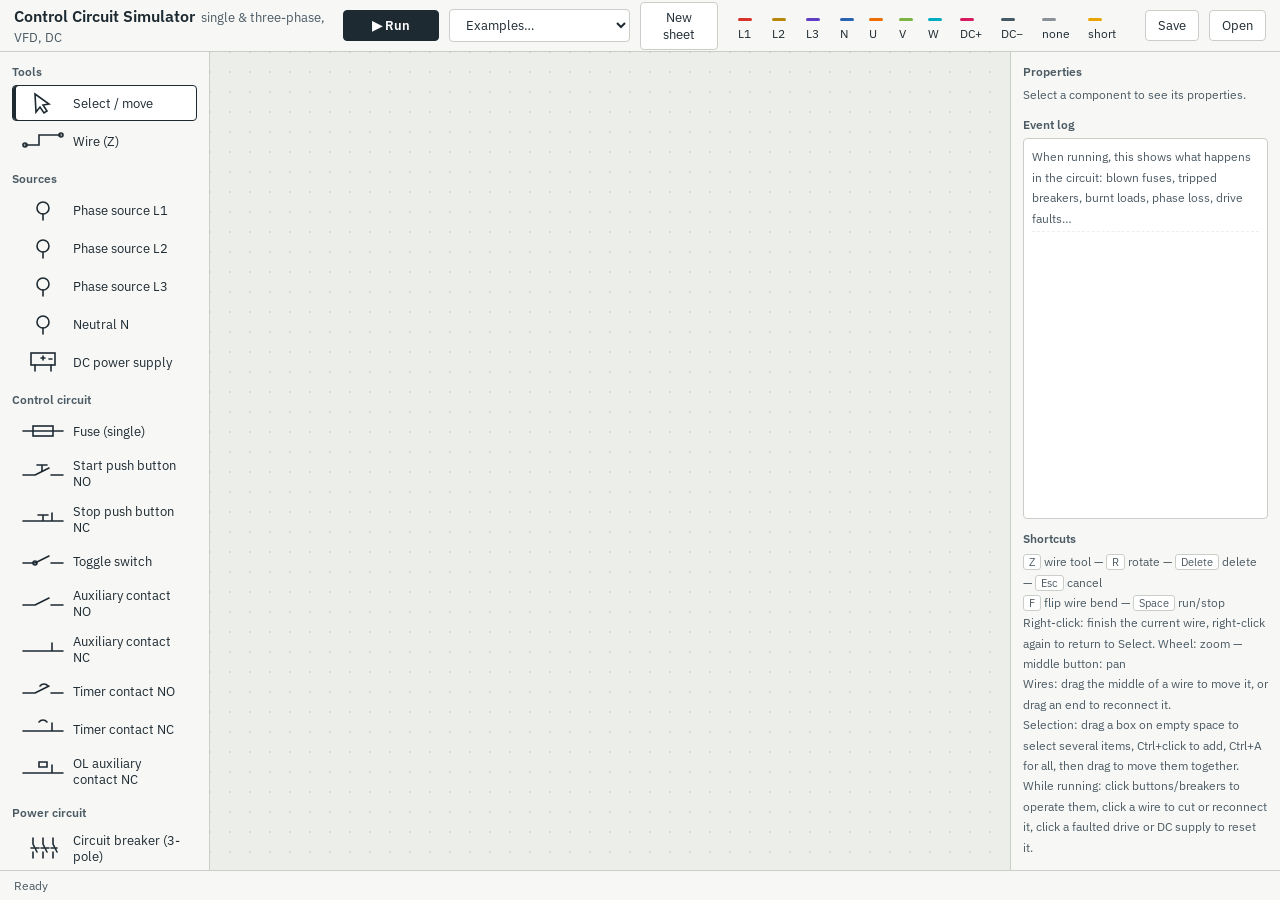
==== commit 9821b6bb: "Rename index.html.html to index.html" ====
--- a/index.html
+++ b/index.html
@@ -82,6 +82,7 @@
       <kbd>F</kbd> flip wire bend — <kbd>Space</kbd> run/stop<br>
       Right-click: finish the current wire, right-click again to return to Select. Wheel: zoom — middle button: pan<br>
       Wires: drag the middle of a wire to move it, or drag an end to reconnect it.<br>
+      Selection: drag a box on empty space to select several items, Ctrl+click to add, Ctrl+A for all, then drag to move them together.<br>
       While running: click buttons/breakers to operate them, click a wire to cut or reconnect it, click a faulted drive or DC supply to reset it.
     </div>
   </aside>
@@ -133,11 +134,14 @@
 
 // ---------- state ----------
 let doc={comps:[],wires:[],nextId:1};
-let tool='select',rotGhost=0,sel=null,mouse={x:0,y:0,gx:0,gy:0},wireStart=null,wireFlip=false,drag=null;
+let tool='select',rotGhost=0,sel={comps:new Set(),wires:new Set()},marquee=null,mouse={x:0,y:0,gx:0,gy:0},wireStart=null,wireFlip=false,drag=null;
 let view={x:40,y:40,z:1};
 let running=false,lastT=0,simTime=0,sim=freshSim(),mains={tripped:false},sparks=[];
 function freshSim(){ return {pot:new Map(),shorts:[],unstable:false,loadState:new Map(),r:null}; }
 const key=(x,y)=>x+','+y;
+const clearSel=()=>{ sel={comps:new Set(),wires:new Set()}; };
+const selCount=()=>sel.comps.size+sel.wires.size;
+const cloneWires=()=>doc.wires.map(w=>({...w}));
 function nextLabel(prefix){ const used=new Set(doc.comps.map(c=>c.label)); let n=1; while(used.has(prefix+n)) n++; return prefix+n; }
 function defaults(type){
   const t=TYPES[type];
@@ -376,7 +380,7 @@
   for (let x=gx0;x<ox+W;x+=G) for (let y=gy0;y<oy+H;y+=G) ctx.fillRect(x-0.75,y-0.75,1.5,1.5);
   ctx.lineCap='round'; ctx.lineJoin='round';
   for (const w of doc.wires){
-    const isSel=sel&&sel.kind==='wire'&&sel.id===w.id; const wcols=isSel?[C.sel]:potColors(w.ax,w.ay);
+    const isSel=sel.wires.has(w.id); const wcols=isSel?[C.sel]:potColors(w.ax,w.ay);
     const ax=w.ax*G,ay=w.ay*G,bx=w.bx*G,by=w.by*G;
     if (w.cut){ const mx=(ax+bx)/2,my=(ay+by)/2,dx=bx-ax,dy=by-ay,L=Math.hypot(dx,dy)||1,ux=dx/L*7,uy=dy/L*7; ctx.strokeStyle=C.dead; ctx.lineWidth=2; ctx.beginPath(); ctx.moveTo(ax,ay); ctx.lineTo(mx-ux,my-uy); ctx.moveTo(mx+ux,my+uy); ctx.lineTo(bx,by); ctx.stroke(); ctx.strokeStyle=C.L1; ctx.lineWidth=1.5; ctx.beginPath(); ctx.moveTo(mx-5,my-5); ctx.lineTo(mx+5,my+5); ctx.moveTo(mx+5,my-5); ctx.lineTo(mx-5,my+5); ctx.stroke(); }
     else strokeMulti(ax,ay,bx,by,wcols,isSel?4:2);
@@ -387,7 +391,8 @@
   for (const c of doc.comps) for (const t of terminals(c)){ const k=key(t.x,t.y); deg.set(k,(deg.get(k)||0)+1); }
   for (const p of pts) if ((deg.get(key(p.x,p.y))||0)>=3){ ctx.fillStyle=potColors(p.x,p.y)[0]; ctx.beginPath(); ctx.arc(p.x*G,p.y*G,3.5,0,Math.PI*2); ctx.fill(); }
   if (tool==='wire'&&wireStart){ const segs=elbow(wireStart,{x:mouse.gx,y:mouse.gy}); ctx.strokeStyle=C.sel; ctx.lineWidth=2; ctx.setLineDash([6,4]); ctx.beginPath(); ctx.moveTo(wireStart.x*G,wireStart.y*G); for (const s of segs) ctx.lineTo(s.bx*G,s.by*G); ctx.stroke(); ctx.setLineDash([]); }
-  for (const c of doc.comps) drawComp(c,sel&&sel.kind==='comp'&&sel.id===c.id);
+  for (const c of doc.comps) drawComp(c,sel.comps.has(c.id));
+  if (marquee){ ctx.strokeStyle=C.sel; ctx.fillStyle='rgba(233,164,0,0.08)'; ctx.lineWidth=1; ctx.setLineDash([5,3]); const x=Math.min(marquee.x0,mouse.x),y=Math.min(marquee.y0,mouse.y),w=Math.abs(mouse.x-marquee.x0),h=Math.abs(mouse.y-marquee.y0); ctx.fillRect(x,y,w,h); ctx.strokeRect(x,y,w,h); ctx.setLineDash([]); }
   if (TYPES[tool]&&!drag){ ctx.globalAlpha=0.45; drawComp({id:-1,type:tool,label:TYPES[tool].prefix||TYPES[tool].src,x:mouse.gx,y:mouse.gy,rot:rotGhost,...defaults(tool)},false,true); ctx.globalAlpha=1; }
   sparks=sparks.filter(s=>s.until>simTime);
   for (const s of sparks){ ctx.strokeStyle=C.sel; ctx.lineWidth=2; for (let i=0;i<6;i++){ const a=i*1.05+simTime*9,r1=4+Math.random()*4,r2=10+Math.random()*6; ctx.beginPath(); ctx.moveTo(s.x+Math.cos(a)*r1,s.y+Math.sin(a)*r1); ctx.lineTo(s.x+Math.cos(a)*r2,s.y+Math.sin(a)*r2); ctx.stroke(); } }
@@ -491,15 +496,30 @@
 function hitWire(wx,wy){ const tol=7/view.z; for (let i=doc.wires.length-1;i>=0;i--){ const w=doc.wires[i]; const ax=w.ax*G,ay=w.ay*G,bx=w.bx*G,by=w.by*G; const L2=(bx-ax)**2+(by-ay)**2; let t=L2?((wx-ax)*(bx-ax)+(wy-ay)*(by-ay))/L2:0; t=Math.max(0,Math.min(1,t)); if (Math.hypot(wx-(ax+t*(bx-ax)),wy-(ay+t*(by-ay)))<=tol) return w; } return null; }
 function fixWires(){ const out=[]; for (const w of doc.wires){ if (w.ax===w.bx&&w.ay===w.by) continue; if (w.ax!==w.bx&&w.ay!==w.by){ for (const s of elbow({x:w.ax,y:w.ay},{x:w.bx,y:w.by})) out.push({id:doc.nextId++,...s,cut:w.cut}); } else out.push(w); } doc.wires=out; }
 function moveWireEnd(w,end,nx,ny){ if (end==='a'){ w.ax=nx; w.ay=ny; } else { w.bx=nx; w.by=ny; } }
+function wireById(id){ return doc.wires.find(w=>w.id===id); }
 function moveWireSeg(w,nx,ny){ const oA={x:w.ax,y:w.ay},oB={x:w.bx,y:w.by}; if (w.ay===w.by){ if (ny===w.ay) return; w.ay=w.by=ny; } else { if (nx===w.ax) return; w.ax=w.bx=nx; } const nA={x:w.ax,y:w.ay},nB={x:w.bx,y:w.by};
   for (const o of doc.wires){ if (o===w) continue; if (o.ax===oA.x&&o.ay===oA.y){ o.ax=nA.x; o.ay=nA.y; } else if (o.ax===oB.x&&o.ay===oB.y){ o.ax=nB.x; o.ay=nB.y; } if (o.bx===oA.x&&o.by===oA.y){ o.bx=nA.x; o.by=nA.y; } else if (o.bx===oB.x&&o.by===oB.y){ o.bx=nB.x; o.by=nB.y; } } fixWires(); }
 function remapWires(old,nw){ for (const w of doc.wires) old.forEach((o,i)=>{ if (w.ax===o.x&&w.ay===o.y){ w.ax=nw[i].x; w.ay=nw[i].y; } if (w.bx===o.x&&w.by===o.y){ w.bx=nw[i].x; w.by=nw[i].y; } }); fixWires(); }
 function moveComp(c,nx,ny){ const old=terminals(c); c.x=nx; c.y=ny; remapWires(old,terminals(c)); }
+function startGroupDrag(){ const comps=[...sel.comps].map(id=>doc.comps.find(c=>c.id===id)).filter(Boolean); return {kind:'group',snap:cloneWires(),orig:comps.map(c=>({c,x:c.x,y:c.y,terms:terminals(c)})),gx:mouse.gx,gy:mouse.gy,moved:false}; }
+function applyGroupDrag(d){
+  const dx=mouse.gx-d.gx,dy=mouse.gy-d.gy; if (dx===0&&dy===0&&!d.moved) return; d.moved=true;
+  const oldT=[],newT=[];
+  for (const o of d.orig){ o.c.x=o.x+dx; o.c.y=o.y+dy; const nt=terminals(o.c); o.terms.forEach((t,i)=>{ oldT.push(t); newT.push(nt[i]); }); }
+  doc.wires=d.snap.map(w=>({...w}));
+  for (const w of doc.wires){
+    if (sel.wires.has(w.id)){ w.ax+=dx; w.ay+=dy; w.bx+=dx; w.by+=dy; continue; }
+    oldT.forEach((o,i)=>{ if (w.ax===o.x&&w.ay===o.y){ w.ax=newT[i].x; w.ay=newT[i].y; } if (w.bx===o.x&&w.by===o.y){ w.bx=newT[i].x; w.by=newT[i].y; } });
+  }
+  fixWires();
+}
 function rotateComp(c){ const old=terminals(c); c.rot=(c.rot+1)%4; remapWires(old,terminals(c)); }
 function toWorld(e){ const r=cv.getBoundingClientRect(); const x=(e.clientX-r.left-view.x)/view.z,y=(e.clientY-r.top-view.y)/view.z; return {x,y,gx:Math.round(x/G),gy:Math.round(y/G)}; }
 cv.addEventListener('contextmenu',e=>e.preventDefault());
 cv.addEventListener('mousemove',e=>{ mouse=toWorld(e); document.getElementById('coords').textContent=`${mouse.gx}, ${mouse.gy}`;
-  if (drag){ if (drag.kind==='pan'){ view.x+=e.movementX; view.y+=e.movementY; } else if (drag.kind==='comp'){ const c=drag.comp,nx=mouse.gx-drag.dx,ny=mouse.gy-drag.dy; if(nx!==c.x||ny!==c.y) moveComp(c,nx,ny); } else if (drag.kind==='wend') moveWireEnd(drag.wire,drag.end,mouse.gx,mouse.gy); else if (drag.kind==='wseg') moveWireSeg(drag.wire,mouse.gx,mouse.gy); }
+  if (drag){ if (drag.kind==='pan'){ view.x+=e.movementX; view.y+=e.movementY; } else if (drag.kind==='group') applyGroupDrag(drag);
+    else if (drag.kind==='wend'){ doc.wires=drag.snap.map(w=>({...w})); const w=wireById(drag.id); moveWireEnd(w,drag.end,mouse.gx,mouse.gy); }
+    else if (drag.kind==='wseg'){ doc.wires=drag.snap.map(w=>({...w})); const w=wireById(drag.id); moveWireSeg(w,mouse.gx,mouse.gy); } }
   draw(); });
 cv.addEventListener('mousedown',e=>{
   mouse=toWorld(e); cv.focus();
@@ -523,12 +543,30 @@
   }
   if (TYPES[tool]){ addComp(tool,mouse.gx,mouse.gy,rotGhost); setStatus(`Added ${TYPES[tool].name}`); draw(); return; }
   if (tool==='wire'){ if(!wireStart) wireStart={x:mouse.gx,y:mouse.gy}; else { for (const s of elbow(wireStart,{x:mouse.gx,y:mouse.gy})) addWire(s.ax,s.ay,s.bx,s.by); wireStart={x:mouse.gx,y:mouse.gy}; } draw(); return; }
+  const add=e.ctrlKey||e.shiftKey;
   const c=hitComp(mouse.x,mouse.y);
-  if (c){ sel={kind:'comp',id:c.id}; drag={kind:'comp',comp:c,dx:mouse.gx-c.x,dy:mouse.gy-c.y}; }
-  else { const w=hitWire(mouse.x,mouse.y); sel=w?{kind:'wire',id:w.id}:null; if (w){ const tol=8/view.z; const da=Math.hypot(mouse.x-w.ax*G,mouse.y-w.ay*G),db=Math.hypot(mouse.x-w.bx*G,mouse.y-w.by*G); drag=da<=tol?{kind:'wend',wire:w,end:'a'}:db<=tol?{kind:'wend',wire:w,end:'b'}:{kind:'wseg',wire:w}; } }
+  if (c){
+    if (add){ if (sel.comps.has(c.id)) sel.comps.delete(c.id); else sel.comps.add(c.id); }
+    else if (!sel.comps.has(c.id)){ clearSel(); sel.comps.add(c.id); }
+    if (sel.comps.has(c.id)) drag=startGroupDrag();
+  } else {
+    const w=hitWire(mouse.x,mouse.y);
+    if (w){
+      if (add){ if (sel.wires.has(w.id)) sel.wires.delete(w.id); else sel.wires.add(w.id); }
+      else if (!sel.wires.has(w.id)||selCount()>1){ clearSel(); sel.wires.add(w.id); }
+      if (selCount()>1&&sel.wires.has(w.id)) drag=startGroupDrag();
+      else if (sel.wires.has(w.id)){ const tol=8/view.z; const da=Math.hypot(mouse.x-w.ax*G,mouse.y-w.ay*G),db=Math.hypot(mouse.x-w.bx*G,mouse.y-w.by*G); drag=da<=tol?{kind:'wend',id:w.id,end:'a',snap:cloneWires()}:db<=tol?{kind:'wend',id:w.id,end:'b',snap:cloneWires()}:{kind:'wseg',id:w.id,snap:cloneWires()}; }
+    } else { if (!add) clearSel(); marquee={x0:mouse.x,y0:mouse.y}; }
+  }
   renderProps(); draw();
 });
-window.addEventListener('mouseup',()=>{ if (drag&&drag.kind==='wend'){ fixWires(); draw(); } drag=null; if (running) for (const c of doc.comps) if (c.type==='pb_no'||c.type==='pb_nc') c.pressed=false; });
+window.addEventListener('mouseup',()=>{
+  if (drag&&drag.kind==='wend'){ fixWires(); draw(); }
+  if (marquee){ const x0=Math.min(marquee.x0,mouse.x)/G,y0=Math.min(marquee.y0,mouse.y)/G,x1=Math.max(marquee.x0,mouse.x)/G,y1=Math.max(marquee.y0,mouse.y)/G;
+    for (const c of doc.comps){ const b=bbox(c); if (b.x<x1&&b.x+b.w>x0&&b.y<y1&&b.y+b.h>y0) sel.comps.add(c.id); }
+    for (const w of doc.wires){ if (w.ax>=x0&&w.ax<=x1&&w.bx>=x0&&w.bx<=x1&&w.ay>=y0&&w.ay<=y1&&w.by>=y0&&w.by<=y1) sel.wires.add(w.id); }
+    marquee=null; renderProps(); draw(); }
+  drag=null; if (running) for (const c of doc.comps) if (c.type==='pb_no'||c.type==='pb_nc') c.pressed=false; });
 cv.addEventListener('dblclick',()=>{ if (tool==='wire'){ wireStart=null; draw(); } });
 cv.addEventListener('wheel',e=>{ e.preventDefault(); const r=cv.getBoundingClientRect(); const mx=e.clientX-r.left,my=e.clientY-r.top; const f=e.deltaY<0?1.1:1/1.1; const nz=Math.max(0.3,Math.min(3,view.z*f)); view.x=mx-(mx-view.x)*(nz/view.z); view.y=my-(my-view.y)*(nz/view.z); view.z=nz; draw(); },{passive:false});
 cv.tabIndex=0;
@@ -536,14 +574,15 @@
   if (['INPUT','SELECT','TEXTAREA'].includes(e.target.tagName)) return;
   const k=e.code;
   if (e.key==='Escape') cancelTool();
-  else if (k==='KeyR'){ if (TYPES[tool]) rotGhost=(rotGhost+1)%4; else if (sel&&sel.kind==='comp'){ const c=doc.comps.find(x=>x.id===sel.id); if(c) rotateComp(c); } draw(); }
+  else if (k==='KeyR'){ if (TYPES[tool]) rotGhost=(rotGhost+1)%4; else if (sel.comps.size===1){ const c=doc.comps.find(x=>sel.comps.has(x.id)); if(c) rotateComp(c); } draw(); }
+  else if (k==='KeyA'&&(e.ctrlKey||e.metaKey)&&!running){ e.preventDefault(); clearSel(); doc.comps.forEach(c=>sel.comps.add(c.id)); doc.wires.forEach(w=>sel.wires.add(w.id)); renderProps(); draw(); }
   else if (k==='KeyF'){ wireFlip=!wireFlip; draw(); }
   else if (k==='KeyZ'){ if (!running) setTool('wire'); }
   else if (e.key==='Delete'||e.key==='Backspace') deleteSel();
   else if (k==='Space'){ e.preventDefault(); toggleRun(); }
 });
 function cancelTool(){ wireStart=null; setTool('select'); }
-function deleteSel(){ if(!sel||running) return; if (sel.kind==='comp') doc.comps=doc.comps.filter(c=>c.id!==sel.id); else doc.wires=doc.wires.filter(w=>w.id!==sel.id); sel=null; renderProps(); draw(); }
+function deleteSel(){ if(running||!selCount()) return; doc.comps=doc.comps.filter(c=>!sel.comps.has(c.id)); doc.wires=doc.wires.filter(w=>!sel.wires.has(w.id)); clearSel(); renderProps(); draw(); }
 
 // ---------- palette & props ----------
 const pal=document.getElementById('palette');
@@ -556,9 +595,10 @@
 function renderProps(){
   const el=document.getElementById('propsBody');
   if (running){ renderRunPanel(); return; }
-  if (!sel){ el.className='hint'; el.textContent='Select a component to see its properties.'; return; }
-  if (sel.kind==='wire'){ el.className=''; el.innerHTML='<div class="hint" style="margin-bottom:8px">Wire selected. Drag its middle to move it, or drag an end handle to reconnect it.</div><button class="danger" id="delBtn">Delete wire</button>'; el.querySelector('#delBtn').onclick=deleteSel; return; }
-  const c=doc.comps.find(x=>x.id===sel.id); if(!c) return; const t=TYPES[c.type]; el.className='';
+  if (!selCount()){ el.className='hint'; el.textContent='Select a component to see its properties.'; return; }
+  if (selCount()>1){ el.className=''; el.innerHTML=`<div class="hint" style="margin-bottom:8px">${sel.comps.size} components and ${sel.wires.size} wires selected. Drag any of them to move the group.</div><button class="danger" id="delBtn">Delete selection</button>`; el.querySelector('#delBtn').onclick=deleteSel; return; }
+  if (sel.wires.size===1){ el.className=''; el.innerHTML='<div class="hint" style="margin-bottom:8px">Wire selected. Drag its middle to move it, or drag an end handle to reconnect it.</div><button class="danger" id="delBtn">Delete wire</button>'; el.querySelector('#delBtn').onclick=deleteSel; return; }
+  const c=doc.comps.find(x=>sel.comps.has(x.id)); if(!c) return; const t=TYPES[c.type]; el.className='';
   let h=`<div class="hint" style="margin-bottom:6px">${t.name}</div>`+fld('pLabel','Name / tag','text',c.label);
   if (['k_no','k_nc','k3'].includes(c.type)) h+=`<div class="hint">Follows the coil with the same tag (e.g. K1).</div>`;
   if (['t_no','t_nc'].includes(c.type)) h+=`<div class="hint">Follows the timer with the same tag.</div>`;
@@ -616,7 +656,7 @@
   if (running){
     sim=freshSim(); simTime=0; sparks=[]; mains.tripped=false; document.getElementById('log').innerHTML='';
     for (const c of doc.comps){ c.pressed=false; c.elapsed=0; c.done=false; c.stress=0; c.heat=0; c.current=0; if (c.type==='vfd'){ c.freq=0; c.target=0; c.running=false; c.powered=false; c.fault=null; c.rel=[false,false]; c.phlT=0; c.oplT=0; c.resetPrev=false; } }
-    sel=null; renderProps(); setTool('select'); cv.className='run'; b.textContent='■ Stop'; b.classList.add('running'); document.getElementById('resetBtn').hidden=false;
+    clearSel(); renderProps(); setTool('select'); cv.className='run'; b.textContent='■ Stop'; b.classList.add('running'); document.getElementById('resetBtn').hidden=false;
     log('Simulation started','good'); lastT=performance.now(); requestAnimationFrame(loop); setStatus('Simulation running — click buttons on the diagram, or click a wire to cut it');
   } else {
     b.textContent='▶ Run'; b.classList.remove('running'); document.getElementById('resetBtn').hidden=true;
@@ -625,7 +665,7 @@
   }
 }
 function loop(t){
-  if (!running) return; const dt=Math.min(0.1,(t-lastT)/1000); lastT=t; simulate(dt);
+  if (!running) return; const dt=Math.max(0,Math.min(0.1,(t-lastT)/1000)); lastT=t; simulate(dt);
   const m=document.getElementById('simMsg');
   if (mains.tripped){ m.className='warn'; m.textContent='⚠ Main supply tripped — press "Reset protections"'; }
   else if (sim.shorts.length){ m.className='warn'; m.textContent='⚠ Short circuit'; }
@@ -640,8 +680,8 @@
 // ---------- file / examples ----------
 document.getElementById('saveBtn').onclick=()=>{ const a=document.createElement('a'); a.href=URL.createObjectURL(new Blob([JSON.stringify(doc,null,1)],{type:'application/json'})); a.download='circuit.json'; a.click(); };
 document.getElementById('loadBtn').onclick=()=>document.getElementById('fileIn').click();
-document.getElementById('fileIn').onchange=e=>{ const f=e.target.files[0]; if(!f) return; f.text().then(txt=>{ try{ const d=JSON.parse(txt); if(!d.comps||!d.wires) throw 0; if(running) toggleRun(); d.comps=d.comps.filter(c=>TYPES[c.type]).map(c=>({...defaults(c.type),...c})); doc=d; sel=null; renderProps(); draw(); setStatus('File opened'); }catch{ setStatus('Invalid file'); } }); e.target.value=''; };
-document.getElementById('clearBtn').onclick=()=>{ if(running) toggleRun(); if (doc.comps.length&&!confirm('Clear the current sheet?')) return; doc={comps:[],wires:[],nextId:1}; sel=null; renderProps(); draw(); };
+document.getElementById('fileIn').onchange=e=>{ const f=e.target.files[0]; if(!f) return; f.text().then(txt=>{ try{ const d=JSON.parse(txt); if(!d.comps||!d.wires) throw 0; if(running) toggleRun(); d.comps=d.comps.filter(c=>TYPES[c.type]).map(c=>({...defaults(c.type),...c})); doc=d; clearSel(); renderProps(); draw(); setStatus('File opened'); }catch{ setStatus('Invalid file'); } }); e.target.value=''; };
+document.getElementById('clearBtn').onclick=()=>{ if(running) toggleRun(); if (doc.comps.length&&!confirm('Clear the current sheet?')) return; doc={comps:[],wires:[],nextId:1}; clearSel(); renderProps(); draw(); };
 function exampleDOL(){
   // power column (right): L1 L2 L3 -> Q1 -> K1 -> F1 -> M1
   addComp('L1',40,3); addComp('L2',42,3); addComp('L3',44,3);
@@ -680,7 +720,7 @@
   view={x:190,y:40,z:0.95};
   setStatus('VFD: close S1 = forward, S2 = reverse, S3/S4 = multi-speeds, S5 = fault reset. R1 lights H1 (RUN), R2 lights H2 (FAULT) from 24V DC. Try cutting a motor lead or a supply phase.');
 }
-document.getElementById('exampleSel').onchange=e=>{ const v=e.target.value; e.target.value=''; if(!v) return; if(running) toggleRun(); doc={comps:[],wires:[],nextId:1}; if (v==='dol') exampleDOL(); else exampleVFD(); sel=null; renderProps(); draw(); };
+document.getElementById('exampleSel').onchange=e=>{ const v=e.target.value; e.target.value=''; if(!v) return; if(running) toggleRun(); doc={comps:[],wires:[],nextId:1}; if (v==='dol') exampleDOL(); else exampleVFD(); clearSel(); renderProps(); draw(); };
 
 buildPalette(); resize(); setTool('select');
 })();
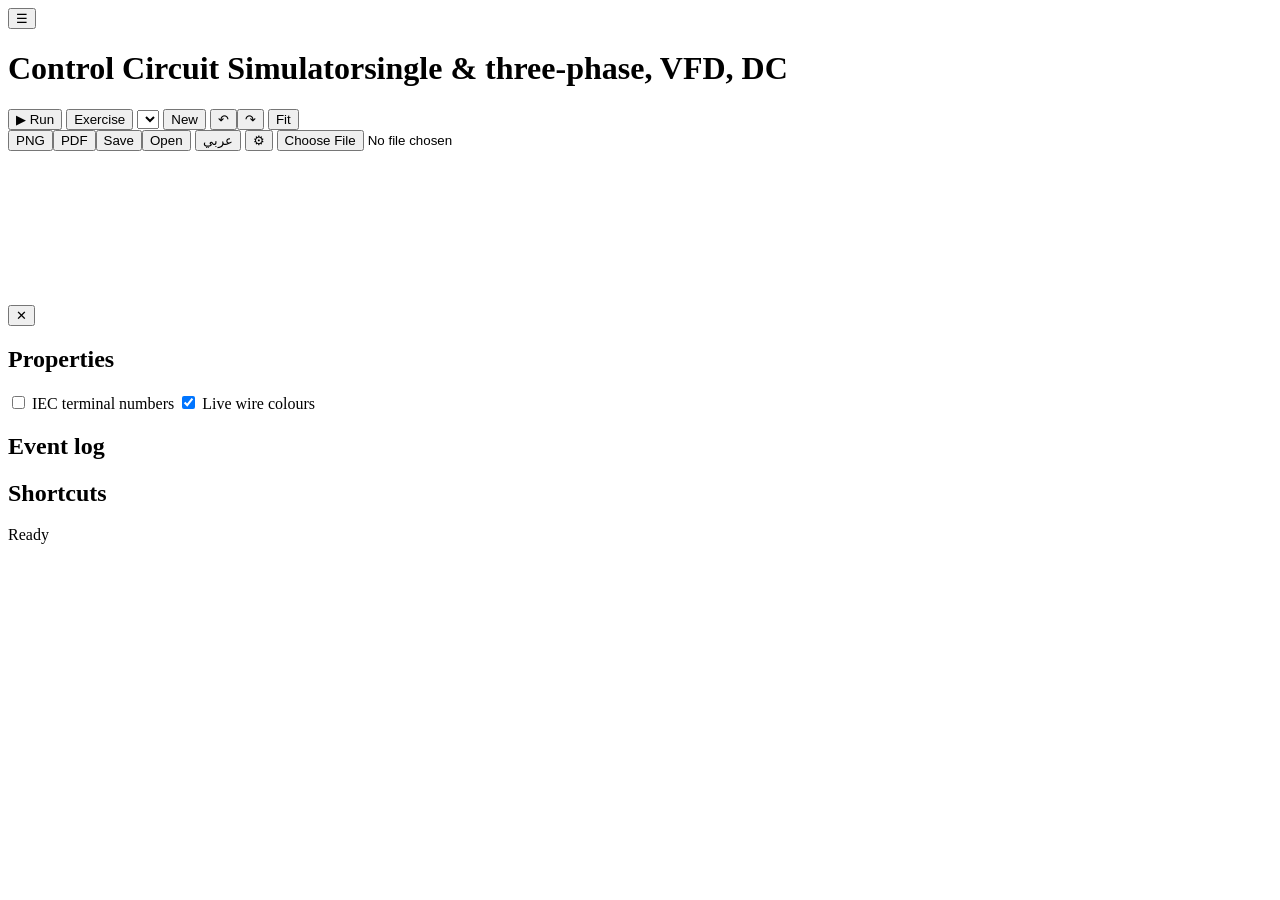
==== commit c3ea793a: "Add files via upload" ====
--- a/index.html
+++ b/index.html
@@ -2,728 +2,60 @@
 <html lang="en">
 <head>
 <meta charset="UTF-8">
-<meta name="viewport" content="width=device-width, initial-scale=1.0">
+<meta name="viewport" content="width=device-width, initial-scale=1.0, maximum-scale=1.0, user-scalable=no">
+<meta name="theme-color" content="#1E2A32">
+<link rel="manifest" href="manifest.json">
 <title>Electrical Control Circuit Simulator</title>
-<link href="https://fonts.googleapis.com/css2?family=IBM+Plex+Sans:wght@400;500;600&display=swap" rel="stylesheet">
-<style>
-  :root{--paper:#ECEEEA;--ink:#1E2A32;--ink-soft:#4C5A64;--line:#C9CEC8;--l1:#D8322A;--l2:#B8860B;--l3:#5F3DC4;--neutral:#2A64B0;--dead:#8A9299;--panel:#F7F8F6;--sel:#E9A400;--ok:#2E7D4F}
-  *{box-sizing:border-box;margin:0;padding:0}
-  html,body{height:100%;font-family:"IBM Plex Sans","Segoe UI",Tahoma,sans-serif;color:var(--ink);background:var(--paper);overflow:hidden}
-  #app{display:grid;grid-template-rows:52px 1fr 30px;grid-template-columns:210px 1fr 270px;height:100vh}
-  header{grid-column:1/4;display:flex;align-items:center;gap:10px;padding:0 14px;background:var(--panel);border-bottom:1px solid var(--line)}
-  header h1{font-size:16px;font-weight:600;margin-right:8px}
-  header h1 span{font-weight:400;color:var(--ink-soft);font-size:13px;margin-left:6px}
-  button,select.btn{font:inherit;font-size:13px;border:1px solid var(--line);background:#fff;color:var(--ink);padding:6px 12px;border-radius:4px;cursor:pointer}
-  button:hover{border-color:var(--ink-soft)}
-  button:focus-visible{outline:2px solid var(--sel);outline-offset:1px}
-  button.primary{background:var(--ink);color:#fff;border-color:var(--ink);font-weight:600;min-width:96px}
-  button.primary.running{background:var(--l1);border-color:var(--l1)}
-  button[hidden]{display:none}
-  .spacer{flex:1}
-  aside{background:var(--panel);overflow-y:auto;padding:12px}
-  #palette{border-right:1px solid var(--line)}
-  #props{border-left:1px solid var(--line);display:flex;flex-direction:column}
-  aside h2{font-size:12px;font-weight:600;color:var(--ink-soft);margin:12px 0 6px}
-  aside h2:first-child{margin-top:0}
-  .tool{display:flex;align-items:center;gap:8px;width:100%;padding:5px 8px;margin-bottom:2px;background:transparent;border:1px solid transparent;text-align:left;border-radius:4px}
-  .tool:hover{background:#fff;border-color:var(--line)}
-  .tool.active{background:#fff;border-color:var(--ink);box-shadow:inset 3px 0 0 var(--ink)}
-  .tool svg{width:44px;height:24px;flex:none}
-  .tool svg *{stroke:var(--ink);fill:none;stroke-width:1.6;stroke-linecap:round}
-  .tool span{font-size:12.5px}
-  #stage{position:relative;overflow:hidden;background:var(--paper)}
-  canvas{display:block;cursor:crosshair}
-  canvas.select{cursor:default}
-  canvas.run{cursor:default}
-  footer{grid-column:1/4;display:flex;align-items:center;gap:16px;padding:0 14px;font-size:12px;color:var(--ink-soft);background:var(--panel);border-top:1px solid var(--line)}
-  footer .warn{color:var(--l1);font-weight:600}
-  footer .ok{color:var(--ok);font-weight:600}
-  .field{margin-bottom:8px}
-  .field label{display:block;font-size:12px;color:var(--ink-soft);margin-bottom:2px}
-  .field input,.field select{width:100%;font:inherit;font-size:13px;padding:4px 8px;border:1px solid var(--line);border-radius:4px;background:#fff}
-  .field input:focus{outline:2px solid var(--sel);border-color:transparent}
-  .row{display:grid;grid-template-columns:1fr 1fr;gap:6px}
-  .hint{font-size:12px;color:var(--ink-soft);line-height:1.7}
-  .hint kbd{font-family:inherit;background:#fff;border:1px solid var(--line);border-radius:3px;padding:0 5px;font-size:11px}
-  .danger{color:var(--l1);border-color:#F1C4C0}
-  #legend{display:flex;gap:9px;align-items:center;font-size:11.5px}
-  #legend i{display:inline-block;width:14px;height:3px;vertical-align:middle;margin-right:3px;border-radius:2px}
-  #log{font-size:12px;line-height:1.55;flex:1;min-height:120px;background:#fff;border:1px solid var(--line);border-radius:4px;padding:6px 8px;overflow-y:auto}
-  #log div{padding:2px 0;border-bottom:1px dashed #EEE}
-  #log .t{color:var(--ink-soft);font-size:11px;margin-right:4px}
-  #log .fault{color:var(--l1)} #log .good{color:var(--ok)}
-  input[type=file]{display:none}
-</style>
+<link href="https://fonts.googleapis.com/css2?family=IBM+Plex+Sans:wght@400;500;600&family=IBM+Plex+Sans+Arabic:wght@400;500;600&display=swap" rel="stylesheet">
+<link rel="stylesheet" href="css/style.css">
 </head>
 <body>
 <div id="app">
   <header>
-    <h1>Control Circuit Simulator<span>single &amp; three-phase, VFD, DC</span></h1>
+    <button id="menuBtn">☰</button>
+    <h1 id="ttl">Control Circuit Simulator<span id="sub">single &amp; three-phase, VFD, DC</span></h1>
     <button class="primary" id="runBtn">▶ Run</button>
     <button id="resetBtn" hidden>Reset protections</button>
-    <select class="btn" id="exampleSel"><option value="">Examples…</option><option value="dol">DOL starter + run timer</option><option value="vfd">VFD forward / reverse</option></select>
-    <button id="clearBtn">New sheet</button>
+    <button class="accent" id="exBtn">Exercise</button>
+    <button id="exGuess" hidden>Diagnose</button>
+    <button id="exReveal" hidden>Reveal</button>
+    <select class="btn" id="exampleSel"></select>
+    <button id="clearBtn">New</button>
+    <button id="undoBtn" title="Ctrl+Z">↶</button><button id="redoBtn" title="Ctrl+Y">↷</button>
+    <button id="fitBtn">Fit</button>
     <div class="spacer"></div>
     <div id="legend"></div>
     <div class="spacer"></div>
-    <button id="saveBtn">Save</button><button id="loadBtn">Open</button>
+    <button id="pngBtn">PNG</button><button id="printBtn">PDF</button><button id="saveBtn">Save</button><button id="loadBtn">Open</button>
+    <button id="langBtn">عربي</button>
+    <button id="propBtn">⚙</button>
     <input type="file" id="fileIn" accept=".json">
   </header>
   <aside id="palette"></aside>
+  <div id="dim"></div>
   <div id="stage"><canvas id="cv"></canvas></div>
   <aside id="props">
-    <h2>Properties</h2>
-    <div id="propsBody" class="hint">Select a component to see its properties.</div>
-    <h2>Event log</h2>
-    <div id="log"><div class="hint">When running, this shows what happens in the circuit: blown fuses, tripped breakers, burnt loads, phase loss, drive faults…</div></div>
-    <h2>Shortcuts</h2>
-    <div class="hint">
-      <kbd>Z</kbd> wire tool — <kbd>R</kbd> rotate — <kbd>Delete</kbd> delete — <kbd>Esc</kbd> cancel<br>
-      <kbd>F</kbd> flip wire bend — <kbd>Space</kbd> run/stop<br>
-      Right-click: finish the current wire, right-click again to return to Select. Wheel: zoom — middle button: pan<br>
-      Wires: drag the middle of a wire to move it, or drag an end to reconnect it.<br>
-      Selection: drag a box on empty space to select several items, Ctrl+click to add, Ctrl+A for all, then drag to move them together.<br>
-      While running: click buttons/breakers to operate them, click a wire to cut or reconnect it, click a faulted drive or DC supply to reset it.
-    </div>
+    <button class="closeX" id="propsClose">✕</button>
+    <div id="exPanel" hidden></div>
+    <h2 id="hProps">Properties</h2>
+    <div id="propsBody" class="hint"></div>
+    <label class="chk"><input type="checkbox" id="chkNum"> <span id="lblNum">IEC terminal numbers</span></label>
+    <label class="chk"><input type="checkbox" id="chkCol" checked> <span id="lblCol">Live wire colours</span></label>
+    <h2 id="hLog">Event log</h2>
+    <div id="log"></div>
+    <h2 id="hKeys">Shortcuts</h2>
+    <div class="hint" id="keys"></div>
   </aside>
   <footer><span id="status">Ready</span><span id="simMsg"></span><span class="spacer"></span><span id="coords"></span></footer>
 </div>
-
-<script>
-(() => {
-'use strict';
-const G=20;
-const cv=document.getElementById('cv'), ctx=cv.getContext('2d'), stage=document.getElementById('stage');
-const C={paper:'#ECEEEA',ink:'#1E2A32',L1:'#D8322A',L2:'#B8860B',L3:'#5F3DC4',N:'#2A64B0',U:'#EF6C00',V:'#7CB342',W:'#00ACC1','DC+':'#D81B60','DC-':'#455A64',dead:'#8A9299',sel:'#E9A400',grid:'#C5CAC4',white:'#FFFFFF',burnt:'#3A3A3A',short:'#E9A400'};
-document.getElementById('legend').innerHTML=[['L1','L1'],['L2','L2'],['L3','L3'],['N','N'],['U','U'],['V','V'],['W','W'],['DC+','DC+'],['DC-','DC−'],['dead','none'],['short','short']].map(([k,n])=>`<span><i style="background:${C[k]}"></i>${n}</span>`).join('');
-const NC_TYPES=['pb_nc','k_nc','t_nc','ol'];
-
-// ---------- catalogue ----------
-const T2=[[-2,0],[2,0]], T3=[[-2,-2],[0,-2],[2,-2],[-2,2],[0,2],[2,2]], P3=[[0,3],[1,4],[2,5]];
-const VFD_T=[[-2,-5],[0,-5],[2,-5],[-2,5],[0,5],[2,5],[-4,-4],[-4,-3],[-4,-2],[-4,-1],[-4,0],[-4,2],[4,-4],[4,-3],[4,-2],[4,0],[4,1],[4,2]];
-const VFD_NAMES=['R','S','T','U','V','W','X1','X2','X3','X4','X5','COM','RA','RB','RC','RA','RB','RC'];
-const XFN=['NONE','FWD','REV','JOG','MS1','MS2','RESET','EXT_FAULT','COAST'];
-const RFN=['NONE','RUN','AT_SPEED','FAULT','READY'];
-const src=(n,name)=>({name,kind:'source',src:n,terms:[[0,0]],icon:'<circle cx="22" cy="10" r="6"/><path d="M22 16v6"/>'});
-const TYPES={
-  L1:src('L1','Phase source L1'),L2:src('L2','Phase source L2'),L3:src('L3','Phase source L3'),N:src('N','Neutral N'),
-  dcps:{name:'DC power supply',kind:'source',prefix:'G',terms:[[-1,2],[1,2]],icon:'<rect x="10" y="3" width="24" height="12"/><path d="M14 15v6M30 15v6M20 8h4M22 6v4M28 9h3"/>'},
-  fuse:{name:'Fuse (single)',kind:'contact',prefix:'F',terms:T2,pairs:[[0,1]],icon:'<path d="M2 12h40"/><rect x="12" y="7" width="20" height="10"/>'},
-  pb_no:{name:'Start push button NO',kind:'contact',prefix:'S',terms:T2,pairs:[[0,1]],icon:'<path d="M2 14h12M30 14h12M14 14l14-7M21 10v-6M16 4h10"/>'},
-  pb_nc:{name:'Stop push button NC',kind:'contact',prefix:'S',terms:T2,pairs:[[0,1]],icon:'<path d="M2 14h12M30 14h12M14 14h17M31 14v-8M22 14v-6M17 8h10"/>'},
-  sw:{name:'Toggle switch',kind:'contact',prefix:'Q',terms:T2,pairs:[[0,1]],icon:'<path d="M2 14h12M30 14h12M14 14l14-7"/><circle cx="14" cy="14" r="2"/>'},
-  k_no:{name:'Auxiliary contact NO',kind:'contact',prefix:'K',terms:T2,pairs:[[0,1]],icon:'<path d="M2 14h12M30 14h12M14 14l14-7"/>'},
-  k_nc:{name:'Auxiliary contact NC',kind:'contact',prefix:'K',terms:T2,pairs:[[0,1]],icon:'<path d="M2 14h12M30 14h12M14 14h17M31 14v-8"/>'},
-  t_no:{name:'Timer contact NO',kind:'contact',prefix:'T',terms:T2,pairs:[[0,1]],icon:'<path d="M2 14h12M30 14h12M14 14l14-7"/><path d="M19 7a5 5 0 0 1 8 0"/>'},
-  t_nc:{name:'Timer contact NC',kind:'contact',prefix:'T',terms:T2,pairs:[[0,1]],icon:'<path d="M2 14h12M30 14h12M14 14h17M31 14v-8"/><path d="M18 5a5 5 0 0 1 8 0"/>'},
-  ol:{name:'OL auxiliary contact NC',kind:'contact',prefix:'F',terms:T2,pairs:[[0,1]],icon:'<path d="M2 14h12M30 14h12M14 14h17M31 14v-8M18 8h8v-5h-8z"/>'},
-  mcb3:{name:'Circuit breaker (3-pole)',kind:'contact',prefix:'Q',terms:T3,pairs:P3,icon:'<path d="M12 2v6l4 8M12 16v6M22 2v6l4 8M22 16v6M32 2v6l4 8M32 16v6"/><path d="M10 12h26" stroke-dasharray="3 2"/>'},
-  k3:{name:'Contactor main contacts (3-pole)',kind:'contact',prefix:'K',terms:T3,pairs:P3,icon:'<path d="M12 2v6l4 8M12 16v6M22 2v6l4 8M22 16v6M32 2v6l4 8M32 16v6"/><path d="M10 12h26" stroke-dasharray="3 2"/>'},
-  ol3:{name:'Overload relay OL (3-pole)',kind:'contact',prefix:'F',terms:T3,pairs:P3,icon:'<path d="M12 2v20M22 2v20M32 2v20"/><rect x="9" y="8" width="6" height="8"/><rect x="19" y="8" width="6" height="8"/><rect x="29" y="8" width="6" height="8"/>'},
-  vfd:{name:'AC drive (VFD)',kind:'vfd',prefix:'U',terms:VFD_T,pairs:[[12,14],[13,14],[15,17],[16,17]],icon:'<rect x="8" y="3" width="28" height="18"/><path d="M12 8h6M26 8h6M12 14c2-4 4-4 6 0s4 4 6 0"/>'},
-  coil:{name:'Contactor coil',kind:'load',prefix:'K',terms:T2,icon:'<path d="M2 11h10M32 11h10"/><rect x="12" y="4" width="20" height="14"/>'},
-  timer:{name:'On-delay timer',kind:'load',prefix:'T',terms:T2,icon:'<path d="M2 11h10M32 11h10"/><rect x="12" y="4" width="20" height="14"/><path d="M18 7h8l-8 8h8"/>'},
-  lamp:{name:'Indicator lamp',kind:'load',prefix:'H',terms:T2,icon:'<path d="M2 11h13M29 11h13"/><circle cx="22" cy="11" r="7"/><path d="M17 6l10 10M27 6l-10 10"/>'},
-  motor1:{name:'Single-phase motor',kind:'load',prefix:'M',terms:T2,icon:'<path d="M2 11h12M32 11h10"/><circle cx="22" cy="11" r="9"/><path d="M18 15v-8l4 5 4-5v8"/>'},
-  buzzer:{name:'Buzzer',kind:'load',prefix:'P',terms:T2,icon:'<path d="M2 11h13M29 11h13"/><path d="M15 15a7 7 0 0 1 14 0z"/>'},
-  heater:{name:'Heater',kind:'load',prefix:'E',terms:T2,icon:'<path d="M2 11h10M32 11h10"/><rect x="12" y="5" width="20" height="12"/><path d="M14 11l3-4 3 8 3-8 3 8 3-8 3 4"/>'},
-  motor3:{name:'3-phase motor',kind:'load3',prefix:'M',terms:[[-2,-2],[0,-2],[2,-2]],icon:'<path d="M12 1v7M22 1v7M32 1v7"/><circle cx="22" cy="15" r="7.5"/><path d="M19 18v-6l3 4 3-4v6"/>'},
-};
-const PALETTE=[['Sources',['L1','L2','L3','N','dcps']],['Control circuit',['fuse','pb_no','pb_nc','sw','k_no','k_nc','t_no','t_nc','ol']],['Power circuit',['mcb3','k3','ol3','vfd','motor3']],['Single-phase / DC loads',['coil','timer','lamp','motor1','buzzer','heater']]];
-const LOAD_W={coil:10,timer:3,lamp:5,motor1:750,buzzer:3,heater:2000};
-
-// ---------- state ----------
-let doc={comps:[],wires:[],nextId:1};
-let tool='select',rotGhost=0,sel={comps:new Set(),wires:new Set()},marquee=null,mouse={x:0,y:0,gx:0,gy:0},wireStart=null,wireFlip=false,drag=null;
-let view={x:40,y:40,z:1};
-let running=false,lastT=0,simTime=0,sim=freshSim(),mains={tripped:false},sparks=[];
-function freshSim(){ return {pot:new Map(),shorts:[],unstable:false,loadState:new Map(),r:null}; }
-const key=(x,y)=>x+','+y;
-const clearSel=()=>{ sel={comps:new Set(),wires:new Set()}; };
-const selCount=()=>sel.comps.size+sel.wires.size;
-const cloneWires=()=>doc.wires.map(w=>({...w}));
-function nextLabel(prefix){ const used=new Set(doc.comps.map(c=>c.label)); let n=1; while(used.has(prefix+n)) n++; return prefix+n; }
-function defaults(type){
-  const t=TYPES[type];
-  const d={preset:type==='ol3'?5:3,color:'#FFD23F',power:t.kind==='load3'?2.2:(LOAD_W[type]||10),poles:4,loadPct:100,iset:5,rating:type==='mcb3'?16:2,vrate:230,volts:24,
-    pressed:false,on:type==='mcb3',tripped:false,blown:false,burnt:false,elapsed:0,done:false,stress:0,heat:0,current:0};
-  if (type==='vfd') Object.assign(d,{power:2.2,volt:400,irated:5.5,fmax:50,setf:50,ms1:10,ms2:25,ms3:40,accel:3,decel:3,xfn:['FWD','REV','MS1','MS2','RESET'],rfn:['RUN','FAULT'],
-    freq:0,target:0,running:false,powered:false,fault:null,phlT:0,oplT:0,rel:[false,false],resetPrev:false});
-  return d;
-}
-function addComp(type,x,y,rot,label){
-  const t=TYPES[type];
-  const c={id:doc.nextId++,type,x,y,rot:rot||0,label:label||(t.src?t.src:nextLabel(t.prefix)),...defaults(type)};
-  doc.comps.push(c); return c;
-}
-function addWire(ax,ay,bx,by){ if(ax===bx&&ay===by) return; doc.wires.push({id:doc.nextId++,ax,ay,bx,by,cut:false}); }
-function rotOff(dx,dy,rot){ let r=rot%4; while(r-->0){ const t=dx; dx=-dy; dy=t; } return [dx,dy]; }
-function terminals(c){ return TYPES[c.type].terms.map(([dx,dy])=>{ const [x,y]=rotOff(dx,dy,c.rot); return {x:c.x+x,y:c.y+y}; }); }
-function rectBox(c,x0,y0,x1,y1){ const pts=[[x0,y0],[x1,y0],[x1,y1],[x0,y1]].map(([dx,dy])=>rotOff(dx,dy,c.rot)); const xs=pts.map(p=>p[0]),ys=pts.map(p=>p[1]); const a=Math.min(...xs),b=Math.min(...ys); return {x:c.x+a,y:c.y+b,w:Math.max(...xs)-a,h:Math.max(...ys)-b}; }
-function bbox(c){
-  const t=TYPES[c.type];
-  if (c.type==='dcps') return rectBox(c,-1.6,-1.2,1.6,2.2);
-  if (t.kind==='source') return rectBox(c,-1,-2.2,1,0.2);
-  if (t.kind==='vfd') return rectBox(c,-4.2,-5.2,4.2,5.2);
-  if (t.kind==='load3'||t.terms.length===6) return rectBox(c,-2.6,-2,2.6,2.3);
-  return rectBox(c,-2,-1.6,2,0.8);
-}
-
-// ---------- logic ----------
-const isMains=s=>s==='L1'||s==='L2'||s==='L3';
-const base=n=>n?n.split('@')[0]:n;
-const drvId=n=>n&&n.includes('@')?parseInt(n.split('@')[1]):null;
-function coilOn(label){ for (const c of doc.comps) if (c.label===label&&(c.type==='coil'||c.type==='timer')&&sim.loadState.get(c.id)==='on') return true; return false; }
-function timerDone(label){ for (const c of doc.comps) if (c.label===label&&c.type==='timer'&&c.done) return true; return false; }
-function olTripped(label){ const o=doc.comps.filter(c=>c.type==='ol3'&&c.label===label); return o.length?o.some(c=>c.tripped):null; }
-function pairClosed(c,i){
-  switch(c.type){
-    case 'pb_no': return c.pressed; case 'pb_nc': return !c.pressed; case 'sw': return c.on;
-    case 'k_no': case 'k3': return coilOn(c.label); case 'k_nc': return !coilOn(c.label);
-    case 't_no': return timerDone(c.label); case 't_nc': return !timerDone(c.label);
-    case 'ol': { const t=olTripped(c.label); return !(t===null?c.tripped:t); }
-    case 'fuse': return !c.blown; case 'mcb3': return c.on&&!c.tripped; case 'ol3': return !c.tripped;
-    case 'vfd': { const rel=c.rel[i<2?0:1]; return (i%2===0)?rel:!rel; }
-  }
-  return false;
-}
-function sourceNodes(c){ // [{i:termIndex,name}]
-  const t=TYPES[c.type];
-  if (t.src) return mains.tripped?[]:[{i:0,name:t.src}];
-  if (c.type==='dcps') return c.tripped?[]:[{i:0,name:'DC+@'+c.id},{i:1,name:'DC-@'+c.id}];
-  if (c.type==='vfd'&&c.running&&!c.fault){ const rev=c.freq<0; return [{i:3,name:'U@'+c.id},{i:4,name:(rev?'W':'V')+'@'+c.id},{i:5,name:(rev?'V':'W')+'@'+c.id}]; }
-  return [];
-}
-function onSegment(p,w){ if (w.ay===w.by) return p.y===w.ay&&p.x>=Math.min(w.ax,w.bx)&&p.x<=Math.max(w.ax,w.bx); if (w.ax===w.bx) return p.x===w.ax&&p.y>=Math.min(w.ay,w.by)&&p.y<=Math.max(w.ay,w.by); return false; }
-function nodePoints(){ const pts=new Map(); for (const w of doc.wires){ pts.set(key(w.ax,w.ay),{x:w.ax,y:w.ay}); pts.set(key(w.bx,w.by),{x:w.bx,y:w.by}); } for (const c of doc.comps) for (const t of terminals(c)) pts.set(key(t.x,t.y),t); return [...pts.values()]; }
-function solveOnce(forceOpen){
-  const parent=new Map();
-  const find=k=>{ while(parent.has(k)&&parent.get(k)!==k) k=parent.get(k); return k; };
-  const union=(a,b)=>{ const ra=find(a),rb=find(b); if(!parent.has(ra)) parent.set(ra,ra); if(!parent.has(rb)) parent.set(rb,rb); if(ra!==rb) parent.set(ra,rb); };
-  const pts=nodePoints();
-  for (const w of doc.wires){ if (w.cut) continue; const a=key(w.ax,w.ay); union(a,a); for (const p of pts) if (onSegment(p,w)) union(a,key(p.x,p.y)); }
-  const srcPts={};
-  for (const c of doc.comps){
-    const t=TYPES[c.type], term=terminals(c);
-    for (const s of sourceNodes(c)) (srcPts[s.name]=srcPts[s.name]||[]).push(key(term[s.i].x,term[s.i].y));
-    if (t.pairs&&!(forceOpen&&forceOpen.has(c.id))) t.pairs.forEach(([a,b],i)=>{ if (pairClosed(c,i)) union(key(term[a].x,term[a].y),key(term[b].x,term[b].y)); });
-  }
-  const srcOf=new Map();
-  for (const name in srcPts){ const ks=srcPts[name]; for (let i=1;i<ks.length;i++) union(ks[0],ks[i]); const r=find(ks[0]); if(!srcOf.has(r)) srcOf.set(r,new Set()); srcOf.get(r).add(name); }
-  const shorts=[]; for (const [r,s] of srcOf) if (s.size>=2) shorts.push({root:r,names:[...s]});
-  const potOf=k=>{ const s=srcOf.get(find(k)); if(!s) return '0'; if(s.size>=2) return 'short'; return [...s][0]; };
-  const pot=new Map(); for (const p of pts) pot.set(key(p.x,p.y),potOf(key(p.x,p.y)));
-  return {find,srcOf,shorts,pot,potOf,pts};
-}
-function voltBetween(a,b){ // returns volts between two source potential names (0 if none)
-  if (!a||!b||a==='0'||b==='0'||a===b) return 0;
-  const A=base(a),B=base(b);
-  if (isMains(A)&&isMains(B)) return 400;
-  if ((isMains(A)&&B==='N')||(isMains(B)&&A==='N')) return 230;
-  if (A.startsWith('DC')&&B.startsWith('DC')){ if (drvId(a)===drvId(b)){ const ps=doc.comps.find(c=>c.id===drvId(a)); return ps?ps.volts:24; } return 48; }
-  if ('UVW'.includes(A)&&'UVW'.includes(B)){ const d=doc.comps.find(c=>c.id===drvId(a)); return d?400*Math.min(1,Math.abs(d.freq)/50):400; }
-  return 400; // mixed systems: treat as dangerous
-}
-function evaluateLoads(r){
-  const st=new Map();
-  const loads2=doc.comps.filter(c=>TYPES[c.type].kind==='load'&&!c.burnt);
-  const adj=new Map();
-  for (const c of loads2){ const t=terminals(c),a=r.find(key(t[0].x,t[0].y)),b=r.find(key(t[1].x,t[1].y)); (adj.get(a)||adj.set(a,[]).get(a)).push({c,o:b}); (adj.get(b)||adj.set(b,[]).get(b)).push({c,o:a}); }
-  const reach=(start,excl,notSrc)=>{ const seen=new Set([start]),q=[start]; while(q.length){ const n=q.shift(); const s=r.srcOf.get(n); if (s&&s.size===1&&[...s][0]!==notSrc) return [...s][0]; for (const e of (adj.get(n)||[])) if (e.c!==excl&&!seen.has(e.o)){ seen.add(e.o); q.push(e.o); } } return null; };
-  const mixCache=new Map();
-  const mixOf=root=>{ if (mixCache.has(root)) return mixCache.get(root); const seen=new Set([root]),q=[root],names=new Set(); while(q.length){ const n=q.shift(); const s=r.srcOf.get(n); if (s) for (const nm of s) names.add(nm); for (const e of (adj.get(n)||[])) if (!seen.has(e.o)){ seen.add(e.o); q.push(e.o); } } const v=[...names].sort().join('+'); mixCache.set(root,v); return v; };
-  for (const p of r.pts){ const k=key(p.x,p.y); if (r.pot.get(k)==='0'){ const m=mixOf(r.find(k)); if (m) r.pot.set(k,m); } }
-  for (const c of doc.comps){
-    const t=TYPES[c.type];
-    if (t.kind==='load'){
-      if (c.burnt){ st.set(c.id,'burnt'); continue; }
-      const term=terminals(c),ka=key(term[0].x,term[0].y),kb=key(term[1].x,term[1].y),a=r.potOf(ka),b=r.potOf(kb);
-      let s='off', v=0;
-      if (a==='short'||b==='short') s='off';
-      else if (a!=='0'&&b!=='0'){ v=voltBetween(a,b); }
-      else if (a!=='0'&&b==='0'){ const o=reach(r.find(kb),c,a); if (o){ v=voltBetween(a,o); s=v>c.vrate*1.25?'back':'weak'; } }
-      else if (b!=='0'&&a==='0'){ const o=reach(r.find(ka),c,b); if (o){ v=voltBetween(b,o); s=v>c.vrate*1.25?'back':'weak'; } }
-      if (s==='off'&&v>0){ const ratio=v/c.vrate; s=ratio>1.25?'over':ratio<0.7?'weak':'on'; }
-      c.volts=v; st.set(c.id,s);
-    } else if (t.kind==='load3'){
-      if (c.burnt){ st.set(c.id,'burnt'); continue; }
-      const ps=terminals(c).map(p=>r.potOf(key(p.x,p.y)));
-      if (ps.includes('short')){ st.set(c.id,'off'); continue; }
-      const mp=new Set(ps.filter(isMains)); const drv=new Set(ps.filter(p=>'UVW'.includes(base(p))));
-      const dids=new Set([...drv].map(drvId));
-      if (mp.size===3){ c.freq=50; c.drive=null; st.set(c.id,'on'); }
-      else if (drv.size===3&&dids.size===1){ const d=doc.comps.find(x=>x.id===[...dids][0]); c.freq=Math.abs(d.freq); c.drive=d.id; c.rev=d.freq<0; st.set(c.id,'on'); }
-      else if (mp.size+drv.size===2) st.set(c.id,'loss');
-      else st.set(c.id,'off');
-    }
-  }
-  return st;
-}
-function motorIn(c){ return c.power*2.1; }
-function motorCurrent(c){ const s=sim.loadState.get(c.id); if (c.type==='motor3'){ if (s==='on') return motorIn(c)*c.loadPct/100; if (s==='loss') return motorIn(c)*c.loadPct/100*1.73; return 0; } if (TYPES[c.type].kind==='load'){ if (s==='on'||s==='over'||s==='back') return c.power/Math.max(1,c.volts||c.vrate); } return 0; }
-function simulate(dt){
-  simTime+=dt;
-  for (const c of doc.comps) if (c.type==='timer'){ if (sim.loadState.get(c.id)==='on'){ c.elapsed=Math.min(c.elapsed+dt,c.preset); if(!c.done&&c.elapsed>=c.preset){ c.done=true; log(`${c.label}: delay elapsed (${c.preset}s) — timer contacts changed over`,'good'); } } else { c.elapsed=0; c.done=false; } }
-  let r,stable=false;
-  for (let i=0;i<40;i++){
-    r=solveOnce(); const st=evaluateLoads(r);
-    let same=true; for (const [id,v] of st) if ((sim.loadState.get(id)||'off')!==v){ same=false; break; }
-    if (i===0) for (const [id,v] of st){ const c=doc.comps.find(x=>x.id===id); const prev=sim.loadState.get(id)||'off'; if (prev!==v) noteTransition(c,prev,v); }
-    sim.loadState=st; if (same){ stable=true; break; }
-  }
-  sim.pot=r.pot; sim.shorts=r.shorts; sim.unstable=!stable; sim.r=r;
-  if (r.shorts.length) handleShort(r);
-  for (const v of doc.comps) if (v.type==='vfd') vfdUpdate(v,r,dt);
-  // thermal / damage
-  for (const c of doc.comps){
-    const s=sim.loadState.get(c.id);
-    if (s==='over'){ c.stress+=dt; if (c.stress>1.5){ c.burnt=true; log(`${c.label}: burnt out! ${Math.round(c.volts)}V applied to a ${c.vrate}V load`,'fault'); } }
-    else if (s==='back'){ c.stress+=dt; if (c.stress>3){ c.burnt=true; log(`${c.label}: burnt out by back-feed — neutral lost, current flows phase-to-phase through the loads`,'fault'); } }
-    else if (s==='loss'){ c.stress+=dt; if (c.stress>15){ c.burnt=true; log(`${c.label}: motor burnt out after running on two phases with no overload protection`,'fault'); } }
-    else if (!c.burnt) c.stress=Math.max(0,c.stress-dt*0.5);
-  }
-  for (const m of doc.comps) if (m.type==='motor3'&&!m.burnt&&sim.loadState.get(m.id)==='on'){ const ratio=motorCurrent(m)/motorIn(m); if (ratio>1.15){ m.stress+=dt*(ratio*ratio-1); if (m.stress>40){ m.burnt=true; log(`${m.label}: motor burnt out — current stayed at ${motorCurrent(m).toFixed(1)} A (${Math.round(ratio*100)}% of rated) with no protection tripping`,'fault'); } } else m.stress=Math.max(0,m.stress-dt); }
-  // OL relays
-  for (const ol of doc.comps.filter(c=>c.type==='ol3'&&!c.tripped)){
-    const I=currentThrough(ol,r); ol.current=I; const ratio=I/ol.iset;
-    if (ratio>1.05){ ol.heat+=dt*(ratio*ratio-1)/3; if (ol.heat>=ol.preset){ ol.tripped=true; ol.heat=0; log(`${ol.label}: overload relay tripped — current ${I.toFixed(1)} A exceeds setting ${ol.iset} A (${Math.round(ratio*100)}%)`,'fault'); } }
-    else ol.heat=Math.max(0,ol.heat-dt*0.5);
-  }
-  // fuses and breakers (thermal)
-  for (const f of doc.comps.filter(c=>(c.type==='fuse'&&!c.blown)||(c.type==='mcb3'&&c.on&&!c.tripped))){
-    const I=currentThrough(f,r); f.current=I; const ratio=I/f.rating;
-    if (ratio>1.1){ f.heat+=dt*(ratio*ratio-1); if (f.heat>3){ if (f.type==='fuse'){ f.blown=true; log(`${f.label}: fuse blown — ${I.toFixed(1)} A through a ${f.rating} A fuse`,'fault'); } else { f.tripped=true; log(`${f.label}: breaker tripped on overload — ${I.toFixed(1)} A through a ${f.rating} A breaker`,'fault'); } f.heat=0; } }
-    else f.heat=Math.max(0,f.heat-dt);
-  }
-  updateRunPanel();
-}
-function currentThrough(dev,r){ // loads that lose supply when dev is opened are fed through it
-  const before=sim.loadState; const r2=solveOnce(new Set([dev.id])); const after=evaluateLoads(r2);
-  let I=0; for (const c of doc.comps){ const b=before.get(c.id),a=after.get(c.id); if ((b==='on'||b==='loss'||b==='over'||b==='back')&&a!==b) I+=motorCurrent(c); }
-  return I;
-}
-function noteTransition(c,prev,v){
-  if (v==='on'&&c.type==='coil') log(`${c.label}: contactor pulled in — its contacts closed`,'good');
-  else if (prev==='on'&&v!=='on'&&c.type==='coil') log(`${c.label}: contactor dropped out`);
-  else if (v==='on'&&c.type==='motor3') log(`${c.label}: motor running${c.drive?` from drive (${c.rev?'reverse':'forward'})`:' on 3 mains phases'}`,'good');
-  else if (v==='loss'&&c.type==='motor3') log(`${c.label}: phase loss! Motor hums and draws excess current`,'fault');
-  else if (v==='weak') log(`${c.label}: undervoltage (${Math.round(c.volts)}V on a ${c.vrate}V load) — does not operate properly`,'fault');
-  else if (v==='back') log(`${c.label}: back-feed! Neutral is lost and this load is in series with a load fed from another phase — ${Math.round(c.volts)}V across the chain`,'fault');
-  else if (v==='over') log(`${c.label}: overvoltage — ${Math.round(c.volts)}V on a ${c.vrate}V load`,'fault');
-  else if (v==='on'&&c.type==='timer') log(`${c.label}: timer started counting`);
-}
-function handleShort(r){
-  for (const w of doc.wires) if (!w.cut&&r.pot.get(key(w.ax,w.ay))==='short') sparks.push({x:(w.ax+w.bx)/2*G,y:(w.ay+w.by)/2*G,until:simTime+1.5});
-  let mainsShort=false, names=[];
-  for (const sh of r.shorts){
-    names.push(sh.names.map(base).join(' and '));
-    for (const n of sh.names){ const id=drvId(n); if (id!==null){ const d=doc.comps.find(c=>c.id===id); if (d&&d.type==='vfd'&&!d.fault) vfdFault(d,'OC','output short circuit'); if (d&&d.type==='dcps'&&!d.tripped){ d.tripped=true; log(`${d.label}: DC supply output shorted — electronic protection shut the output down (click it to reset)`,'fault'); } } }
-    if (sh.names.filter(n=>isMains(n)||n==='N').length>=2) mainsShort=true;
-  }
-  if (!mainsShort) return;
-  const txt=names.join(', ');
-  const cands=doc.comps.filter(c=>(c.type==='fuse'||c.type==='mcb3')&&pairClosed(c,0));
-  const inPath=cands.filter(c=>solveOnce(new Set([c.id])).shorts.length<r.shorts.length);
-  if (inPath.length){ const minR=Math.min(...inPath.map(c=>c.rating)); const first=inPath.filter(c=>c.rating===minR); for (const c of first){ if (c.type==='fuse'){ c.blown=true; log(`${c.label}: fuse blown — short circuit between ${txt}`,'fault'); } else { c.tripped=true; log(`${c.label}: breaker tripped — short circuit between ${txt}`,'fault'); } } }
-  else if (!mains.tripped){ mains.tripped=true; log(`Short circuit between ${txt} with no fuse or breaker in the path — the panel main breaker tripped and the whole supply is lost`,'fault'); }
-}
-// ---------- VFD ----------
-function vfdFault(v,code,why){ v.fault=code; v.freq=0; v.target=0; v.running=false; log(`${v.label}: drive fault ${code} — ${why} (motor coasts to stop, fault relay active)`,'fault'); }
-function vfdUpdate(v,r,dt){
-  const t=terminals(v); const P=i=>r.potOf(key(t[i].x,t[i].y)); const F=i=>r.find(key(t[i].x,t[i].y));
-  const inP=[P(0),P(1),P(2)]; let powered=false,phl=false;
-  if (inP.some(p=>p==='short')) powered=false;
-  else if (v.volt===400){ const ph=new Set(inP.filter(isMains)); powered=ph.size>=2; phl=ph.size===2; }
-  else powered=(isMains(inP[0])&&inP[1]==='N')||(isMains(inP[1])&&inP[0]==='N');
-  if (!powered){ if (v.powered){ log(`${v.label}: drive lost its supply — display off`); } v.powered=false; v.freq=0; v.target=0; v.running=false; v.fault=null; v.rel=[false,false]; v.heat=0; return; }
-  if (!v.powered){ v.powered=true; log(`${v.label}: drive powered up — READY`,'good'); }
-  const com=F(11); const x=i=>F(6+i)===com;
-  const fn={}; v.xfn.forEach((f,i)=>{ if (x(i)) fn[f]=true; });
-  if (phl){ v.phlT+=dt; if (v.phlT>1&&!v.fault) vfdFault(v,'PHL','input phase loss on R/S/T'); } else v.phlT=0;
-  if (fn.EXT_FAULT&&!v.fault) vfdFault(v,'EF','external fault input active');
-  if (fn.RESET&&!v.resetPrev&&v.fault){ v.fault=null; log(`${v.label}: fault reset via ${v.xfn.indexOf('RESET')>=0?'X'+(v.xfn.indexOf('RESET')+1):'input'}`,'good'); }
-  v.resetPrev=!!fn.RESET;
-  let target=0;
-  if (!v.fault&&!fn.COAST){
-    let f=v.setf; if (fn.MS1&&fn.MS2) f=v.ms3; else if (fn.MS1) f=v.ms1; else if (fn.MS2) f=v.ms2;
-    if (fn.JOG) f=5;
-    const dir=(fn.FWD&&!fn.REV)?1:(fn.REV&&!fn.FWD)?-1:(fn.JOG?1:0);
-    target=Math.min(f,v.fmax)*dir;
-  }
-  if (fn.COAST||v.fault) v.freq=0;
-  const wasRun=v.running;
-  if (v.target!==target){ if (target!==0) log(`${v.label}: run command ${target>0?'FORWARD':'REVERSE'} → ${Math.abs(target)} Hz`); else if (wasRun) log(`${v.label}: stop command — decelerating (${v.decel}s)`); v.target=target; }
-  const rate=v.fmax/(Math.abs(target)>Math.abs(v.freq)?Math.max(0.1,v.accel):Math.max(0.1,v.decel));
-  if (v.freq<target) v.freq=Math.min(target,v.freq+rate*dt); else if (v.freq>target) v.freq=Math.max(target,v.freq-rate*dt);
-  v.running=Math.abs(v.freq)>0.05;
-  // output monitoring
-  const outSets=new Set([F(3),F(4),F(5)]); let I=0,loss=false;
-  for (const m of doc.comps) if (m.type==='motor3'&&terminals(m).some(p=>outSets.has(r.find(key(p.x,p.y))))){ I+=motorCurrent(m); if (sim.loadState.get(m.id)==='loss') loss=true; }
-  v.current=v.running?I:0;
-  if (v.running&&loss){ v.oplT+=dt; if (v.oplT>0.5&&!v.fault) vfdFault(v,'OPL','output phase loss — a motor lead is open'); } else v.oplT=0;
-  if (v.running){ const ratio=I/v.irated; if (ratio>2.5&&!v.fault) vfdFault(v,'OC',`overcurrent — ${I.toFixed(1)} A vs rated ${v.irated} A`); else if (ratio>1.05){ v.heat+=dt*(ratio*ratio-1)/3; if (v.heat>10&&!v.fault){ v.heat=0; vfdFault(v,'oL',`drive overload — ${I.toFixed(1)} A exceeds rated ${v.irated} A for too long`); } } else v.heat=Math.max(0,v.heat-dt); }
-  v.rel=v.rfn.map(f=>f==='RUN'?v.running:f==='AT_SPEED'?(v.running&&Math.abs(Math.abs(v.freq)-Math.abs(v.target))<0.3):f==='FAULT'?!!v.fault:f==='READY'?!v.fault:false);
-}
-function resetProtection(){ mains.tripped=false; for (const c of doc.comps){ c.blown=false; c.tripped=false; c.burnt=false; c.stress=0; c.heat=0; if(c.type==='mcb3') c.on=true; if(c.type==='vfd') c.fault=null; } log('Protections reset, burnt components replaced','good'); }
-function log(msg,cls){ const el=document.getElementById('log'); if (el.querySelector('.hint')) el.innerHTML=''; const d=document.createElement('div'); d.className=cls||''; d.innerHTML=`<span class="t">${simTime.toFixed(1)}s</span>${msg}`; el.appendChild(d); el.scrollTop=el.scrollHeight; }
-
-// ---------- rendering ----------
-function resize(){ cv.width=stage.clientWidth*devicePixelRatio; cv.height=stage.clientHeight*devicePixelRatio; cv.style.width=stage.clientWidth+'px'; cv.style.height=stage.clientHeight+'px'; draw(); }
-window.addEventListener('resize',resize);
-function potColors(x,y){ if(!running) return [C.ink]; const p=sim.pot.get(key(x,y)); if(p==='short') return [C.short]; if(!p||p==='0') return [C.dead]; return p.split('+').map(n=>C[base(n)]||C.dead); }
-function strokeMulti(x1,y1,x2,y2,cols,width){ ctx.lineWidth=width||2; if (cols.length<=1){ ctx.strokeStyle=cols[0]; ctx.beginPath(); ctx.moveTo(x1,y1); ctx.lineTo(x2,y2); ctx.stroke(); return; } const seg=10; cols.forEach((col,i)=>{ ctx.strokeStyle=col; ctx.setLineDash([seg,seg*(cols.length-1)]); ctx.lineDashOffset=-seg*i; ctx.beginPath(); ctx.moveTo(x1,y1); ctx.lineTo(x2,y2); ctx.stroke(); }); ctx.setLineDash([]); ctx.lineDashOffset=0; }
-function draw(){
-  ctx.setTransform(devicePixelRatio,0,0,devicePixelRatio,0,0); ctx.fillStyle=C.paper; ctx.fillRect(0,0,cv.width,cv.height);
-  ctx.translate(view.x,view.y); ctx.scale(view.z,view.z);
-  const W=stage.clientWidth/view.z,H=stage.clientHeight/view.z,ox=-view.x/view.z,oy=-view.y/view.z;
-  ctx.fillStyle=C.grid; const gx0=Math.floor(ox/G)*G,gy0=Math.floor(oy/G)*G;
-  for (let x=gx0;x<ox+W;x+=G) for (let y=gy0;y<oy+H;y+=G) ctx.fillRect(x-0.75,y-0.75,1.5,1.5);
-  ctx.lineCap='round'; ctx.lineJoin='round';
-  for (const w of doc.wires){
-    const isSel=sel.wires.has(w.id); const wcols=isSel?[C.sel]:potColors(w.ax,w.ay);
-    const ax=w.ax*G,ay=w.ay*G,bx=w.bx*G,by=w.by*G;
-    if (w.cut){ const mx=(ax+bx)/2,my=(ay+by)/2,dx=bx-ax,dy=by-ay,L=Math.hypot(dx,dy)||1,ux=dx/L*7,uy=dy/L*7; ctx.strokeStyle=C.dead; ctx.lineWidth=2; ctx.beginPath(); ctx.moveTo(ax,ay); ctx.lineTo(mx-ux,my-uy); ctx.moveTo(mx+ux,my+uy); ctx.lineTo(bx,by); ctx.stroke(); ctx.strokeStyle=C.L1; ctx.lineWidth=1.5; ctx.beginPath(); ctx.moveTo(mx-5,my-5); ctx.lineTo(mx+5,my+5); ctx.moveTo(mx+5,my-5); ctx.lineTo(mx-5,my+5); ctx.stroke(); }
-    else strokeMulti(ax,ay,bx,by,wcols,isSel?4:2);
-    if (isSel&&!running){ ctx.fillStyle=C.white; ctx.strokeStyle=C.sel; ctx.lineWidth=1.5; for (const [x,y] of [[ax,ay],[bx,by]]){ ctx.beginPath(); ctx.rect(x-4,y-4,8,8); ctx.fill(); ctx.stroke(); } }
-  }
-  const deg=new Map(),pts=nodePoints();
-  for (const w of doc.wires) for (const p of pts) if (onSegment(p,w)){ const k=key(p.x,p.y); const interior=!((p.x===w.ax&&p.y===w.ay)||(p.x===w.bx&&p.y===w.by)); deg.set(k,(deg.get(k)||0)+(interior?2:1)); }
-  for (const c of doc.comps) for (const t of terminals(c)){ const k=key(t.x,t.y); deg.set(k,(deg.get(k)||0)+1); }
-  for (const p of pts) if ((deg.get(key(p.x,p.y))||0)>=3){ ctx.fillStyle=potColors(p.x,p.y)[0]; ctx.beginPath(); ctx.arc(p.x*G,p.y*G,3.5,0,Math.PI*2); ctx.fill(); }
-  if (tool==='wire'&&wireStart){ const segs=elbow(wireStart,{x:mouse.gx,y:mouse.gy}); ctx.strokeStyle=C.sel; ctx.lineWidth=2; ctx.setLineDash([6,4]); ctx.beginPath(); ctx.moveTo(wireStart.x*G,wireStart.y*G); for (const s of segs) ctx.lineTo(s.bx*G,s.by*G); ctx.stroke(); ctx.setLineDash([]); }
-  for (const c of doc.comps) drawComp(c,sel.comps.has(c.id));
-  if (marquee){ ctx.strokeStyle=C.sel; ctx.fillStyle='rgba(233,164,0,0.08)'; ctx.lineWidth=1; ctx.setLineDash([5,3]); const x=Math.min(marquee.x0,mouse.x),y=Math.min(marquee.y0,mouse.y),w=Math.abs(mouse.x-marquee.x0),h=Math.abs(mouse.y-marquee.y0); ctx.fillRect(x,y,w,h); ctx.strokeRect(x,y,w,h); ctx.setLineDash([]); }
-  if (TYPES[tool]&&!drag){ ctx.globalAlpha=0.45; drawComp({id:-1,type:tool,label:TYPES[tool].prefix||TYPES[tool].src,x:mouse.gx,y:mouse.gy,rot:rotGhost,...defaults(tool)},false,true); ctx.globalAlpha=1; }
-  sparks=sparks.filter(s=>s.until>simTime);
-  for (const s of sparks){ ctx.strokeStyle=C.sel; ctx.lineWidth=2; for (let i=0;i<6;i++){ const a=i*1.05+simTime*9,r1=4+Math.random()*4,r2=10+Math.random()*6; ctx.beginPath(); ctx.moveTo(s.x+Math.cos(a)*r1,s.y+Math.sin(a)*r1); ctx.lineTo(s.x+Math.cos(a)*r2,s.y+Math.sin(a)*r2); ctx.stroke(); } }
-}
-function upright(c,x,y,fn){ ctx.save(); ctx.translate(x,y); ctx.rotate(-c.rot*Math.PI/2); fn(); ctx.restore(); }
-function text(s,x,y,size,col,weight,align){ ctx.fillStyle=col||C.ink; ctx.font=`${weight||500} ${size||10}px IBM Plex Sans, sans-serif`; ctx.textAlign=align||'center'; ctx.textBaseline='middle'; ctx.fillText(s,x,y); }
-function drawComp(c,selected,ghost){
-  const t=TYPES[c.type],px=c.x*G,py=c.y*G,term=terminals(c);
-  const cols=term.map(p=>ghost?[C.ink]:potColors(p.x,p.y));
-  const st=running?sim.loadState.get(c.id):'off';
-  ctx.save(); ctx.translate(px,py); ctx.rotate(c.rot*Math.PI/2); ctx.lineWidth=2; ctx.lineCap='round';
-  const line=(x1,y1,x2,y2,col)=>{ if (Array.isArray(col)) strokeMulti(x1,y1,x2,y2,col,2); else { ctx.strokeStyle=col; ctx.lineWidth=2; ctx.beginPath(); ctx.moveTo(x1,y1); ctx.lineTo(x2,y2); ctx.stroke(); } };
-  if (c.type==='dcps'){
-    line(-20,40,-20,20,cols[0]); line(20,40,20,20,cols[1]);
-    ctx.strokeStyle=C.ink; ctx.fillStyle=c.tripped?'#FADBD8':C.white; ctx.beginPath(); ctx.rect(-30,-20,60,40); ctx.fill(); ctx.stroke();
-    upright(c,0,-5,()=>text(`${c.volts}V DC`,0,0,10,C.ink,600)); upright(c,0,9,()=>text(c.tripped?'FAULT':'+          −',0,0,9,c.tripped?C.L1:C.ink,600));
-    if (running&&!c.tripped){ ctx.fillStyle=C.ok||'#2E7D4F'; ctx.beginPath(); ctx.arc(22,-12,3,0,Math.PI*2); ctx.fill(); }
-  } else if (t.kind==='source'){
-    line(0,0,0,-16,cols[0]); ctx.strokeStyle=C.ink; ctx.fillStyle=C.white; ctx.beginPath(); ctx.arc(0,-26,10,0,Math.PI*2); ctx.fill(); ctx.stroke();
-    upright(c,0,-26,()=>text(t.src,0,0,9,cols[0][0],600));
-  } else if (t.kind==='vfd'){
-    ctx.strokeStyle=C.ink; ctx.fillStyle=C.white; ctx.beginPath(); ctx.rect(-80,-100,160,200); ctx.fill(); ctx.stroke();
-    // terminal stubs and labels
-    VFD_T.forEach(([dx,dy],i)=>{ const x=dx*G,y=dy*G; let ex=x,ey=y; if (dy===-5) ey=y+10; else if (dy===5) ey=y-10; else if (dx===-4) ex=x+10; else ex=x-10; line(x,y,ex,ey,cols[i]);
-      let lx=ex,ly=ey; if (dy===-5) ly+=8; else if (dy===5) ly-=8; else if (dx===-4) lx+=14; else lx-=14;
-      upright(c,lx,ly,()=>text(VFD_NAMES[i],0,0,7.5,C.ink,500)); });
-    // relay tags & X functions
-    upright(c,50,-70,()=>text('R1',0,0,8,C.ink,600)); upright(c,50,10,()=>text('R2',0,0,8,C.ink,600));
-    c.xfn.forEach((f,i)=>{ if (f!=='NONE') upright(c,-42,(-4+i)*G,()=>text(f.replace('_',' '),0,0,6.5,C.dead,500,'left')); });
-    c.rfn.forEach((f,i)=>upright(c,42,i===0?-50:30,()=>text(f.replace('_',' '),0,0,6.5,C.dead,500,'right')));
-    // display
-    ctx.fillStyle='#1B2A32'; ctx.beginPath(); ctx.rect(-32,-38,64,34); ctx.fill();
-    let disp='OFF', dc='#546E7A';
-    if (running){ if (!c.powered){ disp='OFF'; } else if (c.fault){ disp='Err '+c.fault; dc='#FF5252'; } else if (c.running){ disp=`${Math.abs(c.freq).toFixed(1)} Hz`; dc='#69F0AE'; } else { disp='STOP'; dc='#FFD740'; } }
-    upright(c,0,-27,()=>text(disp,0,0,11,dc,600));
-    upright(c,0,-12,()=>text(running&&c.powered&&!c.fault?(c.freq>0?'▶ FWD':c.freq<0?'◀ REV':'READY')+(c.running?`  ${c.current.toFixed(1)}A`:''):'',0,0,8,'#B0BEC5',500));
-    upright(c,0,10,()=>text(`${c.power}kW ${c.volt}V ${c.irated}A`,0,0,8,C.dead,500));
-    if (running&&c.powered){ for (let i=0;i<2;i++){ ctx.fillStyle=c.rel[i]?C.ok||'#2E7D4F':'#DDD'; ctx.beginPath(); ctx.arc(62,i?12:-68,3,0,Math.PI*2); ctx.fill(); } }
-    if (running&&c.fault) smoke(0,-100);
-  } else if (t.terms.length===6){
-    const closed=running?pairClosed(c,0):(c.type==='ol3'||c.type==='mcb3');
-    for (let i=0;i<3;i++){ const x=(i-1)*2*G; line(x,-40,x,-14,cols[i]); line(x,14,x,40,cols[i+3]);
-      ctx.strokeStyle=closed?cols[i][0]:C.ink; ctx.beginPath(); ctx.moveTo(x,-14); if (closed) ctx.lineTo(x,16); else ctx.lineTo(x+12,12); ctx.stroke(); ctx.strokeStyle=C.ink;
-      if (c.type==='ol3'){ ctx.fillStyle=C.white; ctx.beginPath(); ctx.rect(x-5,-8,10,14); ctx.fill(); ctx.stroke(); }
-      if (c.type==='mcb3'){ ctx.beginPath(); ctx.moveTo(x-4,-10); ctx.lineTo(x+4,-2); ctx.moveTo(x+4,-10); ctx.lineTo(x-4,-2); ctx.stroke(); } }
-    ctx.strokeStyle=C.ink; ctx.setLineDash([4,3]); ctx.beginPath(); ctx.moveTo(-46,closed?2:0); ctx.lineTo(46,closed?2:0); ctx.stroke(); ctx.setLineDash([]);
-    if (running&&(c.type==='mcb3'||c.type==='ol3')){ ctx.fillStyle=c.tripped?C.L1:C.white; ctx.beginPath(); ctx.arc(52,-30,6,0,Math.PI*2); ctx.fill(); ctx.stroke(); }
-    if (running&&c.heat>0){ ctx.fillStyle=C.L1; ctx.fillRect(-40,24,80*Math.min(1,c.heat/(c.type==='ol3'?c.preset:3)),3); }
-  } else if (t.kind==='contact'){
-    const closed=running?pairClosed(c,0):NC_TYPES.includes(c.type)||c.type==='fuse';
-    line(-40,0,-14,0,cols[0]); line(14,0,40,0,cols[1]);
-    if (c.type==='fuse'){ ctx.fillStyle=c.blown?C.burnt:C.white; ctx.strokeStyle=C.ink; ctx.beginPath(); ctx.rect(-14,-6,28,12); ctx.fill(); ctx.stroke(); if(!c.blown) line(-14,0,14,0,cols[0]); else { ctx.strokeStyle=C.sel; ctx.beginPath(); ctx.moveTo(-6,-4); ctx.lineTo(0,2); ctx.lineTo(-2,-1); ctx.lineTo(6,4); ctx.stroke(); } if (running&&c.heat>0){ ctx.fillStyle=C.L1; ctx.fillRect(-14,9,28*Math.min(1,c.heat/3),3); } }
-    else {
-      ctx.strokeStyle=closed?cols[0][0]:C.ink; ctx.beginPath(); ctx.moveTo(-14,0); if (closed) ctx.lineTo(16,0); else ctx.lineTo(14,-12); ctx.stroke(); ctx.strokeStyle=C.ink;
-      if (NC_TYPES.includes(c.type)){ ctx.beginPath(); ctx.moveTo(15,0); ctx.lineTo(15,-14); ctx.stroke(); }
-      if (c.type==='pb_no'||c.type==='pb_nc'){ ctx.beginPath(); ctx.moveTo(0,-4); ctx.lineTo(0,-20); ctx.moveTo(-7,-20); ctx.lineTo(7,-20); ctx.stroke(); if(running){ ctx.fillStyle=c.pressed?C.sel:C.white; ctx.beginPath(); ctx.arc(0,-28,6,0,Math.PI*2); ctx.fill(); ctx.stroke(); } }
-      if (c.type==='sw'){ ctx.fillStyle=C.white; ctx.beginPath(); ctx.arc(-14,0,2.5,0,Math.PI*2); ctx.fill(); ctx.stroke(); }
-      if (c.type==='t_no'||c.type==='t_nc'){ ctx.beginPath(); ctx.arc(0,-16,7,Math.PI,0); ctx.stroke(); }
-      if (c.type==='ol'){ ctx.beginPath(); ctx.rect(-5,-24,10,7); ctx.moveTo(0,-17); ctx.lineTo(0,-8); ctx.stroke(); }
-    }
-  } else if (t.kind==='load'){
-    line(-40,0,-14,0,cols[0]); line(14,0,40,0,cols[1]); ctx.strokeStyle=C.ink; const on=st==='on';
-    ctx.fillStyle=c.burnt?C.burnt:(st==='over'||st==='back')?'#FF8A65':on?(c.type==='lamp'?c.color:c.type==='heater'?'#FF7043':'#FADBD8'):st==='weak'?(c.type==='lamp'?'#FFF0B8':'#FDEDEC'):C.white;
-    if (c.type==='coil'||c.type==='timer'){ ctx.beginPath(); ctx.rect(-14,-10,28,20); ctx.fill(); ctx.stroke(); if (c.type==='timer'){ ctx.beginPath(); ctx.moveTo(-5,-6); ctx.lineTo(5,-6); ctx.lineTo(-5,6); ctx.lineTo(5,6); ctx.stroke(); } }
-    else if (c.type==='lamp'){ ctx.beginPath(); ctx.arc(0,0,12,0,Math.PI*2); ctx.fill(); ctx.stroke(); ctx.beginPath(); ctx.moveTo(-8.5,-8.5); ctx.lineTo(8.5,8.5); ctx.moveTo(8.5,-8.5); ctx.lineTo(-8.5,8.5); ctx.stroke(); }
-    else if (c.type==='motor1'){ ctx.beginPath(); ctx.arc(0,0,14,0,Math.PI*2); ctx.fill(); ctx.stroke(); upright(c,0,0,()=>text('M',0,0,11,C.ink,600)); if(on) spin(0,0,18); }
-    else if (c.type==='buzzer'){ ctx.beginPath(); ctx.arc(0,4,13,Math.PI,0); ctx.closePath(); ctx.fill(); ctx.stroke(); if(on){ ctx.strokeStyle=C.L1; ctx.beginPath(); ctx.arc(0,4,18,Math.PI*1.2,Math.PI*1.8); ctx.stroke(); } }
-    else if (c.type==='heater'){ ctx.beginPath(); ctx.rect(-14,-8,28,16); ctx.fill(); ctx.stroke(); ctx.strokeStyle=on?C.L1:C.ink; ctx.lineWidth=1.5; ctx.beginPath(); ctx.moveTo(-11,0); for (let i=0;i<5;i++) ctx.lineTo(-9+i*4.5,i%2?4:-4); ctx.lineTo(11,0); ctx.stroke(); ctx.lineWidth=2; if(on){ ctx.strokeStyle='rgba(255,112,67,0.6)'; ctx.beginPath(); ctx.arc(0,0,20,Math.PI*1.15,Math.PI*1.85); ctx.stroke(); } }
-    if (st==='back'){ ctx.strokeStyle=C.L1; ctx.setLineDash([3,3]); ctx.beginPath(); ctx.arc(0,0,20,0,Math.PI*2); ctx.stroke(); ctx.setLineDash([]); }
-    if (st==='weak'){ ctx.strokeStyle=C.ink; ctx.setLineDash([2,3]); ctx.beginPath(); ctx.arc(0,0,20,0,Math.PI*2); ctx.stroke(); ctx.setLineDash([]); }
-    if (c.burnt||st==='over'||st==='back') smoke(0,-14);
-  } else if (t.kind==='load3'){
-    for (let i=0;i<3;i++){ const x=(i-1)*2*G; line(x,-40,x,-24,cols[i]); line(x,-24,x*0.3,-6,cols[i]); }
-    ctx.strokeStyle=C.ink; ctx.fillStyle=c.burnt?C.burnt:st==='on'?'#FADBD8':st==='loss'?'#FF8A65':C.white; ctx.beginPath(); ctx.arc(0,12,18,0,Math.PI*2); ctx.fill(); ctx.stroke();
-    upright(c,0,12,()=>{ text('M',0,-4,11,c.burnt?C.white:C.ink,600); text('3~',0,7,9,c.burnt?C.white:C.ink,500); });
-    if (st==='on') spin(0,12,23,(c.freq||50)/50*(c.rev?-1:1));
-    if (st==='loss'){ const j=Math.sin(simTime*40)*2; ctx.strokeStyle=C.L1; ctx.beginPath(); ctx.arc(j,12,23,0.3,1.0); ctx.moveTo(0,0); ctx.arc(j,12,23,3.4,4.1); ctx.stroke(); }
-    if (c.burnt||(st==='loss'&&c.stress>4)) smoke(0,-12);
-  }
-  ctx.restore();
-  let lbl=c.label;
-  if (c.type==='timer') lbl+=running&&st==='on'?` ${c.elapsed.toFixed(1)}/${c.preset}s`:` ${c.preset}s`;
-  if (c.type==='ol3') lbl+=running?` ${(c.current||0).toFixed(1)}/${c.iset}A`:` ${c.iset}A`;
-  if (c.type==='fuse'||c.type==='mcb3') lbl+=running&&c.current>0?` ${c.current.toFixed(1)}/${c.rating}A`:` ${c.rating}A`;
-  if (c.type==='motor3') lbl+=running&&(st==='on'||st==='loss')?` ${st==='on'?Math.round(120*(c.freq||50)/c.poles*0.97)+'rpm ':''}${motorCurrent(c).toFixed(1)}A`:` ${c.power}kW`;
-  const sc=selected?C.sel:C.ink;
-  if (c.type==='dcps'){ const [dx,dy]=rotOff(0,-1.7,c.rot); text(lbl,px+dx*G,py+dy*G,11,sc); }
-  else if (t.kind==='source'){ const [dx,dy]=rotOff(0,-2.6,c.rot); text(lbl,px+dx*G,py+dy*G+(c.rot===0?4:c.rot===2?-4:0),11,sc); }
-  else if (t.kind==='vfd'){ const [dx,dy]=rotOff(0,-5.6,c.rot); text(lbl,px+dx*G,py+dy*G,11,sc,600); }
-  else if (t.terms.length>2||t.kind==='load3'){ text(lbl,px+(c.rot%2===0?58:30),py-(c.rot%2===0?30:60),11,sc,500,'left'); }
-  else { const off=c.rot%2===0?{x:0,y:-24}:{x:26,y:-6}; text(lbl,px+off.x,py+off.y,11,sc); }
-  if (selected){ ctx.strokeStyle=C.sel; ctx.lineWidth=1; ctx.setLineDash([4,3]); const b=bbox(c); ctx.strokeRect(b.x*G,b.y*G,b.w*G,b.h*G); ctx.setLineDash([]); }
-  if (!running&&!ghost){ ctx.strokeStyle=C.ink; ctx.lineWidth=1; ctx.fillStyle=C.paper; for (const p of term){ ctx.beginPath(); ctx.arc(p.x*G,p.y*G,2.5,0,Math.PI*2); ctx.fill(); ctx.stroke(); } }
-}
-function spin(x,y,r,speed){ const a=(performance.now()/150*(speed||1))%(Math.PI*2); ctx.strokeStyle=C.L1; ctx.lineWidth=2; ctx.beginPath(); ctx.arc(x,y,r,a,a+1.2); ctx.stroke(); ctx.beginPath(); ctx.arc(x,y,r,a+Math.PI,a+Math.PI+1.2); ctx.stroke(); }
-function smoke(x,y){ ctx.fillStyle='rgba(60,60,60,0.35)'; for (let i=0;i<3;i++){ const ph=(simTime*1.2+i*0.6)%1.8; ctx.beginPath(); ctx.arc(x+Math.sin(ph*4+i)*6,y-ph*22,4+ph*5,0,Math.PI*2); ctx.fill(); } }
-function elbow(a,b){ if (a.x===b.x||a.y===b.y) return [{ax:a.x,ay:a.y,bx:b.x,by:b.y}]; const hFirst=(Math.abs(b.x-a.x)>=Math.abs(b.y-a.y))!==wireFlip; const m=hFirst?{x:b.x,y:a.y}:{x:a.x,y:b.y}; return [{ax:a.x,ay:a.y,bx:m.x,by:m.y},{ax:m.x,ay:m.y,bx:b.x,by:b.y}]; }
-
-// ---------- hit testing / editing ----------
-function hitComp(wx,wy){ for (let i=doc.comps.length-1;i>=0;i--){ const c=doc.comps[i],b=bbox(c); if (wx>=b.x*G&&wx<=(b.x+b.w)*G&&wy>=b.y*G&&wy<=(b.y+b.h)*G) return c; } return null; }
-function hitWire(wx,wy){ const tol=7/view.z; for (let i=doc.wires.length-1;i>=0;i--){ const w=doc.wires[i]; const ax=w.ax*G,ay=w.ay*G,bx=w.bx*G,by=w.by*G; const L2=(bx-ax)**2+(by-ay)**2; let t=L2?((wx-ax)*(bx-ax)+(wy-ay)*(by-ay))/L2:0; t=Math.max(0,Math.min(1,t)); if (Math.hypot(wx-(ax+t*(bx-ax)),wy-(ay+t*(by-ay)))<=tol) return w; } return null; }
-function fixWires(){ const out=[]; for (const w of doc.wires){ if (w.ax===w.bx&&w.ay===w.by) continue; if (w.ax!==w.bx&&w.ay!==w.by){ for (const s of elbow({x:w.ax,y:w.ay},{x:w.bx,y:w.by})) out.push({id:doc.nextId++,...s,cut:w.cut}); } else out.push(w); } doc.wires=out; }
-function moveWireEnd(w,end,nx,ny){ if (end==='a'){ w.ax=nx; w.ay=ny; } else { w.bx=nx; w.by=ny; } }
-function wireById(id){ return doc.wires.find(w=>w.id===id); }
-function moveWireSeg(w,nx,ny){ const oA={x:w.ax,y:w.ay},oB={x:w.bx,y:w.by}; if (w.ay===w.by){ if (ny===w.ay) return; w.ay=w.by=ny; } else { if (nx===w.ax) return; w.ax=w.bx=nx; } const nA={x:w.ax,y:w.ay},nB={x:w.bx,y:w.by};
-  for (const o of doc.wires){ if (o===w) continue; if (o.ax===oA.x&&o.ay===oA.y){ o.ax=nA.x; o.ay=nA.y; } else if (o.ax===oB.x&&o.ay===oB.y){ o.ax=nB.x; o.ay=nB.y; } if (o.bx===oA.x&&o.by===oA.y){ o.bx=nA.x; o.by=nA.y; } else if (o.bx===oB.x&&o.by===oB.y){ o.bx=nB.x; o.by=nB.y; } } fixWires(); }
-function remapWires(old,nw){ for (const w of doc.wires) old.forEach((o,i)=>{ if (w.ax===o.x&&w.ay===o.y){ w.ax=nw[i].x; w.ay=nw[i].y; } if (w.bx===o.x&&w.by===o.y){ w.bx=nw[i].x; w.by=nw[i].y; } }); fixWires(); }
-function moveComp(c,nx,ny){ const old=terminals(c); c.x=nx; c.y=ny; remapWires(old,terminals(c)); }
-function startGroupDrag(){ const comps=[...sel.comps].map(id=>doc.comps.find(c=>c.id===id)).filter(Boolean); return {kind:'group',snap:cloneWires(),orig:comps.map(c=>({c,x:c.x,y:c.y,terms:terminals(c)})),gx:mouse.gx,gy:mouse.gy,moved:false}; }
-function applyGroupDrag(d){
-  const dx=mouse.gx-d.gx,dy=mouse.gy-d.gy; if (dx===0&&dy===0&&!d.moved) return; d.moved=true;
-  const oldT=[],newT=[];
-  for (const o of d.orig){ o.c.x=o.x+dx; o.c.y=o.y+dy; const nt=terminals(o.c); o.terms.forEach((t,i)=>{ oldT.push(t); newT.push(nt[i]); }); }
-  doc.wires=d.snap.map(w=>({...w}));
-  for (const w of doc.wires){
-    if (sel.wires.has(w.id)){ w.ax+=dx; w.ay+=dy; w.bx+=dx; w.by+=dy; continue; }
-    oldT.forEach((o,i)=>{ if (w.ax===o.x&&w.ay===o.y){ w.ax=newT[i].x; w.ay=newT[i].y; } if (w.bx===o.x&&w.by===o.y){ w.bx=newT[i].x; w.by=newT[i].y; } });
-  }
-  fixWires();
-}
-function rotateComp(c){ const old=terminals(c); c.rot=(c.rot+1)%4; remapWires(old,terminals(c)); }
-function toWorld(e){ const r=cv.getBoundingClientRect(); const x=(e.clientX-r.left-view.x)/view.z,y=(e.clientY-r.top-view.y)/view.z; return {x,y,gx:Math.round(x/G),gy:Math.round(y/G)}; }
-cv.addEventListener('contextmenu',e=>e.preventDefault());
-cv.addEventListener('mousemove',e=>{ mouse=toWorld(e); document.getElementById('coords').textContent=`${mouse.gx}, ${mouse.gy}`;
-  if (drag){ if (drag.kind==='pan'){ view.x+=e.movementX; view.y+=e.movementY; } else if (drag.kind==='group') applyGroupDrag(drag);
-    else if (drag.kind==='wend'){ doc.wires=drag.snap.map(w=>({...w})); const w=wireById(drag.id); moveWireEnd(w,drag.end,mouse.gx,mouse.gy); }
-    else if (drag.kind==='wseg'){ doc.wires=drag.snap.map(w=>({...w})); const w=wireById(drag.id); moveWireSeg(w,mouse.gx,mouse.gy); } }
-  draw(); });
-cv.addEventListener('mousedown',e=>{
-  mouse=toWorld(e); cv.focus();
-  if (e.button===1){ drag={kind:'pan'}; e.preventDefault(); return; }
-  if (e.button===2){ if (tool==='wire'&&wireStart){ wireStart=null; draw(); } else cancelTool(); return; }
-  if (running){
-    const c=hitComp(mouse.x,mouse.y);
-    if (c){
-      if (c.type==='pb_no'||c.type==='pb_nc') c.pressed=true;
-      else if (c.type==='sw'){ c.on=!c.on; log(`${c.label}: ${c.on?'switch closed':'switch opened'}`); }
-      else if (c.type==='mcb3'){ if (c.tripped){ c.tripped=false; c.on=true; c.heat=0; log(`${c.label}: breaker reset`,'good'); } else { c.on=!c.on; log(`${c.label}: ${c.on?'breaker closed':'breaker opened manually'}`); } }
-      else if (c.type==='ol3'||c.type==='ol'){ c.tripped=!c.tripped; c.heat=0; log(`${c.label}: ${c.tripped?'overload relay tripped manually (test)':'overload relay reset'}`); }
-      else if (c.type==='fuse'&&c.blown){ c.blown=false; c.heat=0; log(`${c.label}: fuse replaced`,'good'); }
-      else if (c.type==='vfd'&&c.fault){ c.fault=null; c.heat=0; log(`${c.label}: fault reset from keypad`,'good'); }
-      else if (c.type==='dcps'&&c.tripped){ c.tripped=false; log(`${c.label}: DC supply reset`,'good'); }
-      else if (c.burnt){ c.burnt=false; c.stress=0; log(`${c.label}: burnt component replaced`,'good'); }
-      return;
-    }
-    const w=hitWire(mouse.x,mouse.y); if (w){ w.cut=!w.cut; log(w.cut?'Wire cut (simulating a broken wire)':'Wire reconnected',w.cut?'fault':'good'); }
-    return;
-  }
-  if (TYPES[tool]){ addComp(tool,mouse.gx,mouse.gy,rotGhost); setStatus(`Added ${TYPES[tool].name}`); draw(); return; }
-  if (tool==='wire'){ if(!wireStart) wireStart={x:mouse.gx,y:mouse.gy}; else { for (const s of elbow(wireStart,{x:mouse.gx,y:mouse.gy})) addWire(s.ax,s.ay,s.bx,s.by); wireStart={x:mouse.gx,y:mouse.gy}; } draw(); return; }
-  const add=e.ctrlKey||e.shiftKey;
-  const c=hitComp(mouse.x,mouse.y);
-  if (c){
-    if (add){ if (sel.comps.has(c.id)) sel.comps.delete(c.id); else sel.comps.add(c.id); }
-    else if (!sel.comps.has(c.id)){ clearSel(); sel.comps.add(c.id); }
-    if (sel.comps.has(c.id)) drag=startGroupDrag();
-  } else {
-    const w=hitWire(mouse.x,mouse.y);
-    if (w){
-      if (add){ if (sel.wires.has(w.id)) sel.wires.delete(w.id); else sel.wires.add(w.id); }
-      else if (!sel.wires.has(w.id)||selCount()>1){ clearSel(); sel.wires.add(w.id); }
-      if (selCount()>1&&sel.wires.has(w.id)) drag=startGroupDrag();
-      else if (sel.wires.has(w.id)){ const tol=8/view.z; const da=Math.hypot(mouse.x-w.ax*G,mouse.y-w.ay*G),db=Math.hypot(mouse.x-w.bx*G,mouse.y-w.by*G); drag=da<=tol?{kind:'wend',id:w.id,end:'a',snap:cloneWires()}:db<=tol?{kind:'wend',id:w.id,end:'b',snap:cloneWires()}:{kind:'wseg',id:w.id,snap:cloneWires()}; }
-    } else { if (!add) clearSel(); marquee={x0:mouse.x,y0:mouse.y}; }
-  }
-  renderProps(); draw();
-});
-window.addEventListener('mouseup',()=>{
-  if (drag&&drag.kind==='wend'){ fixWires(); draw(); }
-  if (marquee){ const x0=Math.min(marquee.x0,mouse.x)/G,y0=Math.min(marquee.y0,mouse.y)/G,x1=Math.max(marquee.x0,mouse.x)/G,y1=Math.max(marquee.y0,mouse.y)/G;
-    for (const c of doc.comps){ const b=bbox(c); if (b.x<x1&&b.x+b.w>x0&&b.y<y1&&b.y+b.h>y0) sel.comps.add(c.id); }
-    for (const w of doc.wires){ if (w.ax>=x0&&w.ax<=x1&&w.bx>=x0&&w.bx<=x1&&w.ay>=y0&&w.ay<=y1&&w.by>=y0&&w.by<=y1) sel.wires.add(w.id); }
-    marquee=null; renderProps(); draw(); }
-  drag=null; if (running) for (const c of doc.comps) if (c.type==='pb_no'||c.type==='pb_nc') c.pressed=false; });
-cv.addEventListener('dblclick',()=>{ if (tool==='wire'){ wireStart=null; draw(); } });
-cv.addEventListener('wheel',e=>{ e.preventDefault(); const r=cv.getBoundingClientRect(); const mx=e.clientX-r.left,my=e.clientY-r.top; const f=e.deltaY<0?1.1:1/1.1; const nz=Math.max(0.3,Math.min(3,view.z*f)); view.x=mx-(mx-view.x)*(nz/view.z); view.y=my-(my-view.y)*(nz/view.z); view.z=nz; draw(); },{passive:false});
-cv.tabIndex=0;
-window.addEventListener('keydown',e=>{
-  if (['INPUT','SELECT','TEXTAREA'].includes(e.target.tagName)) return;
-  const k=e.code;
-  if (e.key==='Escape') cancelTool();
-  else if (k==='KeyR'){ if (TYPES[tool]) rotGhost=(rotGhost+1)%4; else if (sel.comps.size===1){ const c=doc.comps.find(x=>sel.comps.has(x.id)); if(c) rotateComp(c); } draw(); }
-  else if (k==='KeyA'&&(e.ctrlKey||e.metaKey)&&!running){ e.preventDefault(); clearSel(); doc.comps.forEach(c=>sel.comps.add(c.id)); doc.wires.forEach(w=>sel.wires.add(w.id)); renderProps(); draw(); }
-  else if (k==='KeyF'){ wireFlip=!wireFlip; draw(); }
-  else if (k==='KeyZ'){ if (!running) setTool('wire'); }
-  else if (e.key==='Delete'||e.key==='Backspace') deleteSel();
-  else if (k==='Space'){ e.preventDefault(); toggleRun(); }
-});
-function cancelTool(){ wireStart=null; setTool('select'); }
-function deleteSel(){ if(running||!selCount()) return; doc.comps=doc.comps.filter(c=>!sel.comps.has(c.id)); doc.wires=doc.wires.filter(w=>!sel.wires.has(w.id)); clearSel(); renderProps(); draw(); }
-
-// ---------- palette & props ----------
-const pal=document.getElementById('palette');
-function buildPalette(){ pal.innerHTML='<h2>Tools</h2>'; pal.appendChild(toolBtn('select','Select / move','<path d="M14 3l14 10-6 1 4 6-3 2-4-6-4 5z"/>')); pal.appendChild(toolBtn('wire','Wire (Z)','<path d="M4 16h14v-10h22"/><circle cx="4" cy="16" r="2"/><circle cx="40" cy="6" r="2"/>')); for (const [title,list] of PALETTE){ pal.insertAdjacentHTML('beforeend',`<h2>${title}</h2>`); for (const t of list) pal.appendChild(toolBtn(t,TYPES[t].name,TYPES[t].icon)); } }
-function toolBtn(id,name,icon){ const b=document.createElement('button'); b.className='tool'+(tool===id?' active':''); b.dataset.tool=id; b.innerHTML=`<svg viewBox="0 0 44 24">${icon}</svg><span>${name}</span>`; b.onclick=()=>setTool(id); return b; }
-function setTool(t){ tool=t; wireStart=null; rotGhost=0; document.querySelectorAll('.tool').forEach(b=>b.classList.toggle('active',b.dataset.tool===t)); cv.className=running?'run':(t==='select'?'select':''); setStatus(t==='select'?'Ready':t==='wire'?'Wire: click start then end — right-click, double-click or Esc to finish':`Place ${TYPES[t].name} by clicking — R to rotate`); draw(); }
-function setStatus(s){ document.getElementById('status').textContent=s; }
-const fld=(id,label,type,val,extra='')=>`<div class="field"><label>${label}</label><input id="${id}" type="${type}" value="${val}" ${extra}></div>`;
-const self=(id,label,opts,val)=>`<div class="field"><label>${label}</label><select id="${id}">${opts.map(([v,n])=>`<option value="${v}"${String(val)===String(v)?' selected':''}>${n}</option>`).join('')}</select></div>`;
-function renderProps(){
-  const el=document.getElementById('propsBody');
-  if (running){ renderRunPanel(); return; }
-  if (!selCount()){ el.className='hint'; el.textContent='Select a component to see its properties.'; return; }
-  if (selCount()>1){ el.className=''; el.innerHTML=`<div class="hint" style="margin-bottom:8px">${sel.comps.size} components and ${sel.wires.size} wires selected. Drag any of them to move the group.</div><button class="danger" id="delBtn">Delete selection</button>`; el.querySelector('#delBtn').onclick=deleteSel; return; }
-  if (sel.wires.size===1){ el.className=''; el.innerHTML='<div class="hint" style="margin-bottom:8px">Wire selected. Drag its middle to move it, or drag an end handle to reconnect it.</div><button class="danger" id="delBtn">Delete wire</button>'; el.querySelector('#delBtn').onclick=deleteSel; return; }
-  const c=doc.comps.find(x=>sel.comps.has(x.id)); if(!c) return; const t=TYPES[c.type]; el.className='';
-  let h=`<div class="hint" style="margin-bottom:6px">${t.name}</div>`+fld('pLabel','Name / tag','text',c.label);
-  if (['k_no','k_nc','k3'].includes(c.type)) h+=`<div class="hint">Follows the coil with the same tag (e.g. K1).</div>`;
-  if (['t_no','t_nc'].includes(c.type)) h+=`<div class="hint">Follows the timer with the same tag.</div>`;
-  if (c.type==='ol') h+=`<div class="hint">Opens when the overload relay with the same tag trips.</div>`;
-  if (c.type==='lamp') h+=self('pColor','Lamp colour',[['#FFD23F','Yellow'],['#E53935','Red'],['#43A047','Green'],['#FFFFFF','White'],['#1E88E5','Blue'],['#FB8C00','Orange']],c.color);
-  if (t.kind==='load') h+=`<div class="row">${self('pVrate','Rated voltage',[[230,'230 V AC'],[400,'400 V AC'],[110,'110 V AC'],[12,'12 V DC'],[24,'24 V DC'],[48,'48 V DC']],c.vrate)}${fld('pPower','Power (W)','number',c.power,'min="0.1" step="1"')}</div>`;
-  if (c.type==='dcps') h+=self('pVolts','Output voltage',[[5,'5 V'],[12,'12 V'],[24,'24 V'],[48,'48 V']],c.volts);
-  if (c.type==='motor3') h+=`<div class="row">${fld('pPower','Motor power (kW)','number',c.power,'min="0.1" step="0.1"')}${self('pPoles','Poles',[[2,'2 (3000 rpm)'],[4,'4 (1500 rpm)'],[6,'6 (1000 rpm)'],[8,'8 (750 rpm)']],c.poles)}</div><div class="hint">Approx. rated current: ${motorIn(c).toFixed(1)} A (≈2 A per kW at 400V). While running, a slider appears to increase torque/load.</div>`;
-  if (c.type==='fuse') h+=fld('pRating','Fuse rating (A)','number',c.rating,'min="0.1" step="0.1"');
-  if (c.type==='mcb3') h+=fld('pRating','Breaker rating (A)','number',c.rating,'min="0.5" step="0.5"');
-  if (c.type==='ol3') h+=`<div class="row">${fld('pIset','Current setting Iset (A)','number',c.iset,'min="0.1" step="0.1"')}${fld('pPreset','Trip time at 200% (s)','number',c.preset,'min="0.5" step="0.5"')}</div>`;
-  if (c.type==='timer') h+=fld('pPreset','Delay time (s)','number',c.preset,'min="0.1" step="0.1"');
-  if (c.type==='sw'||c.type==='mcb3') h+=self('pOn','Initial state',[[0,'Open'],[1,'Closed']],c.on?1:0);
-  if (c.type==='vfd'){
-    h+=`<div class="row">${fld('vPower','Drive size (kW)','number',c.power,'min="0.1" step="0.1"')}${self('vVolt','Voltage',[[400,'400 V 3-ph'],[230,'230 V 1-ph']],c.volt)}</div>`;
-    h+=`<div class="row">${fld('vIrated','Rated current (A)','number',c.irated,'min="0.1" step="0.1"')}${fld('vFmax','Max frequency (Hz)','number',c.fmax,'min="1" step="1"')}</div>`;
-    h+=`<div class="row">${fld('vSetf','Set speed (Hz)','number',c.setf,'min="0" step="0.5"')}${fld('vAccel','Accel time (s)','number',c.accel,'min="0.1" step="0.1"')}</div>`;
-    h+=`<div class="row">${fld('vDecel','Decel time (s)','number',c.decel,'min="0.1" step="0.1"')}${fld('vMs1','Multi-speed 1 (Hz)','number',c.ms1,'min="0" step="0.5"')}</div>`;
-    h+=`<div class="row">${fld('vMs2','Multi-speed 2 (Hz)','number',c.ms2,'min="0" step="0.5"')}${fld('vMs3','MS1+MS2 (Hz)','number',c.ms3,'min="0" step="0.5"')}</div>`;
-    h+=`<div class="hint" style="margin:4px 0">Digital inputs (active when connected to COM)</div>`;
-    for (let i=0;i<5;i++) h+=self('vX'+i,'X'+(i+1),XFN.map(f=>[f,f.replace('_',' ')]),c.xfn[i]);
-    h+=`<div class="hint" style="margin:4px 0">Relay outputs (RA-RC = NO, RB-RC = NC)</div><div class="row">${self('vR0','Relay 1',RFN.map(f=>[f,f.replace('_',' ')]),c.rfn[0])}${self('vR1','Relay 2',RFN.map(f=>[f,f.replace('_',' ')]),c.rfn[1])}</div>`;
-  }
-  h+=`<button id="rotBtn">Rotate</button> <button class="danger" id="delBtn">Delete</button>`;
-  el.innerHTML=h;
-  const num=(id,prop,min)=>{ const e=el.querySelector('#'+id); if(e) e.oninput=ev=>{ c[prop]=Math.max(min,parseFloat(ev.target.value)||min); draw(); }; };
-  el.querySelector('#pLabel').oninput=e=>{ c.label=e.target.value.trim(); draw(); };
-  num('pPower','power',0.1); num('pRating','rating',0.1); num('pIset','iset',0.1); num('pPreset','preset',0.1);
-  num('vPower','power',0.1); num('vIrated','irated',0.1); num('vFmax','fmax',1); num('vSetf','setf',0); num('vAccel','accel',0.1); num('vDecel','decel',0.1); num('vMs1','ms1',0); num('vMs2','ms2',0); num('vMs3','ms3',0);
-  const s=(id,fn)=>{ const e=el.querySelector('#'+id); if(e) e.onchange=ev=>{ fn(ev.target.value); draw(); }; };
-  s('pColor',v=>c.color=v); s('pVrate',v=>c.vrate=+v); s('pVolts',v=>c.volts=+v); s('pPoles',v=>c.poles=+v); s('pOn',v=>c.on=v==='1'); s('vVolt',v=>c.volt=+v);
-  for (let i=0;i<5;i++) s('vX'+i,v=>c.xfn[i]=v); s('vR0',v=>c.rfn[0]=v); s('vR1',v=>c.rfn[1]=v);
-  el.querySelector('#rotBtn').onclick=()=>{ rotateComp(c); draw(); }; el.querySelector('#delBtn').onclick=deleteSel;
-}
-function renderRunPanel(){
-  const el=document.getElementById('propsBody'); el.className='';
-  const motors=doc.comps.filter(c=>c.type==='motor3'),ols=doc.comps.filter(c=>c.type==='ol3'),vfds=doc.comps.filter(c=>c.type==='vfd');
-  if (!motors.length&&!vfds.length){ el.className='hint'; el.textContent='Simulation running. Click components on the diagram to operate them.'; return; }
-  el.innerHTML=vfds.map(v=>`<div class="field"><label>${v.label} — set speed: <b id="vs${v.id}">${v.setf}</b> Hz — output <b id="vf${v.id}">0.0</b> Hz, <b id="vc${v.id}">0.0</b> A</label><input type="range" min="0" max="${v.fmax}" step="0.5" value="${v.setf}" data-vfd="${v.id}"></div>`).join('')
-    + motors.map(m=>`<div class="field"><label>${m.label} — mechanical load (torque): <b id="lp${m.id}">${m.loadPct}%</b> — current: <b id="cur${m.id}">0.0</b> A (rated ${motorIn(m).toFixed(1)} A)</label><input type="range" min="0" max="250" step="5" value="${m.loadPct}" data-id="${m.id}"></div>`).join('')
-    + ols.map(o=>`<div class="hint">${o.label}: setting ${o.iset} A — heating <b id="heat${o.id}">0%</b></div>`).join('');
-  el.querySelectorAll('input[data-id]').forEach(inp=>inp.oninput=e=>{ const m=doc.comps.find(c=>c.id==inp.dataset.id); m.loadPct=parseInt(e.target.value); document.getElementById('lp'+m.id).textContent=m.loadPct+'%'; });
-  el.querySelectorAll('input[data-vfd]').forEach(inp=>inp.oninput=e=>{ const v=doc.comps.find(c=>c.id==inp.dataset.vfd); v.setf=parseFloat(e.target.value); document.getElementById('vs'+v.id).textContent=v.setf; });
-}
-function updateRunPanel(){
-  for (const c of doc.comps){ let e;
-    if (c.type==='motor3'&&(e=document.getElementById('cur'+c.id))) e.textContent=motorCurrent(c).toFixed(1);
-    if (c.type==='ol3'&&(e=document.getElementById('heat'+c.id))) e.textContent=c.tripped?'tripped':Math.round(100*c.heat/c.preset)+'%';
-    if (c.type==='vfd'){ if((e=document.getElementById('vf'+c.id))) e.textContent=Math.abs(c.freq).toFixed(1); if((e=document.getElementById('vc'+c.id))) e.textContent=(c.current||0).toFixed(1); } }
-}
-
-// ---------- run loop ----------
-function toggleRun(){
-  running=!running; const b=document.getElementById('runBtn');
-  if (running){
-    sim=freshSim(); simTime=0; sparks=[]; mains.tripped=false; document.getElementById('log').innerHTML='';
-    for (const c of doc.comps){ c.pressed=false; c.elapsed=0; c.done=false; c.stress=0; c.heat=0; c.current=0; if (c.type==='vfd'){ c.freq=0; c.target=0; c.running=false; c.powered=false; c.fault=null; c.rel=[false,false]; c.phlT=0; c.oplT=0; c.resetPrev=false; } }
-    clearSel(); renderProps(); setTool('select'); cv.className='run'; b.textContent='■ Stop'; b.classList.add('running'); document.getElementById('resetBtn').hidden=false;
-    log('Simulation started','good'); lastT=performance.now(); requestAnimationFrame(loop); setStatus('Simulation running — click buttons on the diagram, or click a wire to cut it');
-  } else {
-    b.textContent='▶ Run'; b.classList.remove('running'); document.getElementById('resetBtn').hidden=true;
-    for (const w of doc.wires) w.cut=false; for (const c of doc.comps){ c.blown=false; c.tripped=false; c.burnt=false; if(c.type==='mcb3') c.on=true; if(c.type==='vfd'){ c.fault=null; c.running=false; c.freq=0; } }
-    sim=freshSim(); sparks=[]; cv.className='select'; document.getElementById('simMsg').textContent=''; setStatus('Ready'); renderProps(); draw();
-  }
-}
-function loop(t){
-  if (!running) return; const dt=Math.max(0,Math.min(0.1,(t-lastT)/1000)); lastT=t; simulate(dt);
-  const m=document.getElementById('simMsg');
-  if (mains.tripped){ m.className='warn'; m.textContent='⚠ Main supply tripped — press "Reset protections"'; }
-  else if (sim.shorts.length){ m.className='warn'; m.textContent='⚠ Short circuit'; }
-  else if (sim.unstable){ m.className='warn'; m.textContent='⚠ Circuit unstable (a coil interrupting itself?)'; }
-  else if (!doc.comps.some(c=>TYPES[c.type].kind==='source')){ m.className='warn'; m.textContent='No supply source'; }
-  else { m.className='ok'; m.textContent=`Loads running: ${[...sim.loadState.values()].filter(v=>v==='on').length}`; }
-  draw(); requestAnimationFrame(loop);
-}
-document.getElementById('runBtn').onclick=toggleRun;
-document.getElementById('resetBtn').onclick=resetProtection;
-
-// ---------- file / examples ----------
-document.getElementById('saveBtn').onclick=()=>{ const a=document.createElement('a'); a.href=URL.createObjectURL(new Blob([JSON.stringify(doc,null,1)],{type:'application/json'})); a.download='circuit.json'; a.click(); };
-document.getElementById('loadBtn').onclick=()=>document.getElementById('fileIn').click();
-document.getElementById('fileIn').onchange=e=>{ const f=e.target.files[0]; if(!f) return; f.text().then(txt=>{ try{ const d=JSON.parse(txt); if(!d.comps||!d.wires) throw 0; if(running) toggleRun(); d.comps=d.comps.filter(c=>TYPES[c.type]).map(c=>({...defaults(c.type),...c})); doc=d; clearSel(); renderProps(); draw(); setStatus('File opened'); }catch{ setStatus('Invalid file'); } }); e.target.value=''; };
-document.getElementById('clearBtn').onclick=()=>{ if(running) toggleRun(); if (doc.comps.length&&!confirm('Clear the current sheet?')) return; doc={comps:[],wires:[],nextId:1}; clearSel(); renderProps(); draw(); };
-function exampleDOL(){
-  // power column (right): L1 L2 L3 -> Q1 -> K1 -> F1 -> M1
-  addComp('L1',40,3); addComp('L2',42,3); addComp('L3',44,3);
-  const q=addComp('mcb3',42,6,0,'Q1'); q.rating=10; addComp('k3',42,12,0,'K1'); const ol=addComp('ol3',42,17,0,'F1'); ol.iset=4.6; const mo=addComp('motor3',42,22,0,'M1'); mo.power=2.2;
-  for (const x of [40,42,44]){ addWire(x,3,x,4); addWire(x,8,x,10); addWire(x,14,x,15); addWire(x,19,x,20); }
-  // control supply: L1 tapped AFTER the main breaker, N direct
-  addWire(40,9,36,9); addWire(36,9,36,22); addComp('N',5,3); addWire(5,3,5,22);
-  // rung 1: F2 - F1 aux - S0 stop - T1 NC (auto stop) - S1 start / K1 latch - K1 coil
-  const f2=addComp('fuse',33,10,0,'F2'); f2.rating=2; addComp('ol',28,10,0,'F1'); addComp('pb_nc',23,10,0,'S0'); addComp('t_nc',18,10,0,'T1'); addComp('pb_no',13,10,0,'S1'); addComp('coil',7,10,0,'K1');
-  addWire(36,10,35,10); addWire(31,10,30,10); addWire(26,10,25,10); addWire(21,10,20,10); addWire(16,10,15,10); addWire(11,10,9,10);
-  addComp('k_no',13,13,0,'K1'); addWire(11,10,11,13); addWire(15,10,15,13);
-  // rung 2: K1 aux -> H1 (running) ; rung 3: K1 aux -> T1 (run-time) ; rung 4: T1 NO -> H2 (cycle finished)
-  addComp('k_no',33,16,0,'K1'); const h1=addComp('lamp',7,16,0,'H1'); h1.color='#43A047'; addWire(36,16,35,16); addWire(31,16,9,16);
-  addComp('k_no',33,19,0,'K1'); const tm=addComp('timer',7,19,0,'T1'); tm.preset=8; addWire(36,19,35,19); addWire(31,19,9,19);
-  addComp('t_no',33,22,0,'T1'); const h2=addComp('lamp',7,22,0,'H2'); h2.color='#E53935'; addWire(36,22,35,22); addWire(31,22,9,22);
-  view={x:20,y:60,z:1};
-  setStatus('DOL starter: S1 starts M1 and K1 latches; T1 counts the run time and its NC contact stops the motor after 8 s, T1 NO lights H2. Try: cut a phase, cut the neutral, raise the torque to trip F1.');
-}
-function exampleVFD(){
-  addComp('L1',6,3); addComp('L2',8,3); addComp('L3',10,3);
-  const q=addComp('mcb3',8,6,0,'Q1'); q.rating=10;
-  const v=addComp('vfd',8,16,0,'U1'); v.xfn=['FWD','REV','MS1','MS2','RESET']; v.rfn=['RUN','FAULT']; v.setf=50; v.ms1=15; v.ms2=30; v.ms3=45;
-  const mo=addComp('motor3',8,26,0,'M1'); mo.power=2.2;
-  for (const x of [6,8,10]){ addWire(x,3,x,4); addWire(x,8,x,11); addWire(x,21,x,24); }
-  // 24V DC supply (rotated, terminals on top): + at (25,22), 0V at (23,22)
-  const ps=addComp('dcps',24,24,2,'G1'); ps.volts=24;
-  addWire(25,22,25,12); addWire(25,12,12,12); addWire(25,18,12,18);     // +24 -> RA1 (R1 NO) and RC2 (R2 common)
-  addWire(23,22,23,14); addWire(23,22,23,30);                             // 0V rail
-  const h1=addComp('lamp',18,14,0,'H1'); h1.vrate=24; h1.color='#43A047'; addWire(12,14,16,14); addWire(20,14,23,14); // RC1 -> H1 (RUN) -> 0V
-  const h2=addComp('lamp',18,16,0,'H2'); h2.vrate=24; h2.color='#E53935'; addWire(12,16,16,16); addWire(20,16,23,16); // RA2 -> H2 (FAULT) -> 0V
-  // digital inputs: switches pull X1..X5 to COM
-  const sw=[['sw','S1'],['sw','S2'],['sw','S3'],['sw','S4'],['pb_no','S5']];
-  sw.forEach(([t,l],i)=>{ const y=12+i; addComp(t,-3,y,0,l); addWire(-1,y,4,y); addWire(-5,y,-7,y); });
-  addWire(-7,12,-7,30); addWire(-7,30,23,30);                             // switch commons -> 0V
-  addWire(4,18,2,18); addWire(2,18,2,30);                                 // COM -> 0V
-  view={x:190,y:40,z:0.95};
-  setStatus('VFD: close S1 = forward, S2 = reverse, S3/S4 = multi-speeds, S5 = fault reset. R1 lights H1 (RUN), R2 lights H2 (FAULT) from 24V DC. Try cutting a motor lead or a supply phase.');
-}
-document.getElementById('exampleSel').onchange=e=>{ const v=e.target.value; e.target.value=''; if(!v) return; if(running) toggleRun(); doc={comps:[],wires:[],nextId:1}; if (v==='dol') exampleDOL(); else exampleVFD(); clearSel(); renderProps(); draw(); };
-
-buildPalette(); resize(); setTool('select');
-})();
-</script>
+<script src="js/core.js"></script>
+<script src="js/i18n.js"></script>
+<script src="js/catalog.js"></script>
+<script src="js/state.js"></script>
+<script src="js/engine.js"></script>
+<script src="js/render.js"></script>
+<script src="js/editor.js"></script>
+<script src="js/ui.js"></script>
+<script src="js/examples.js"></script>
 </body>
 </html>
